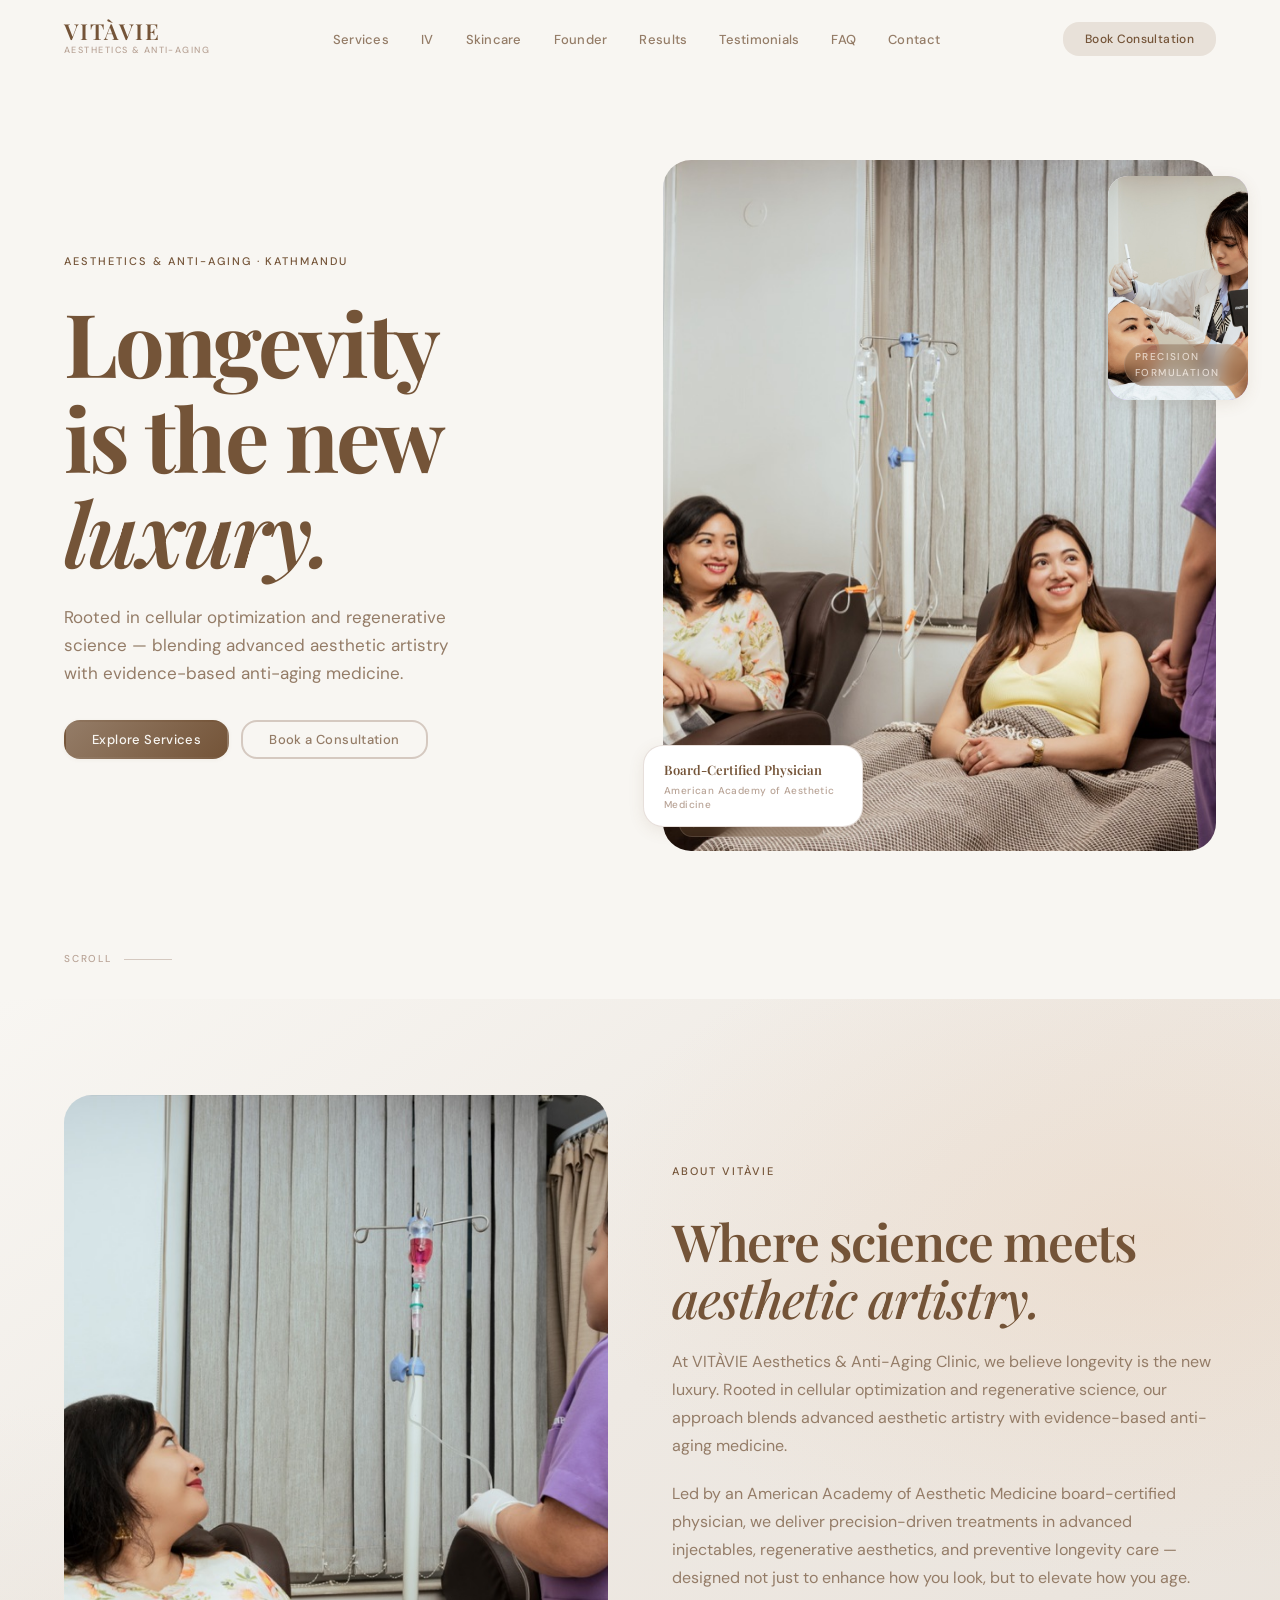
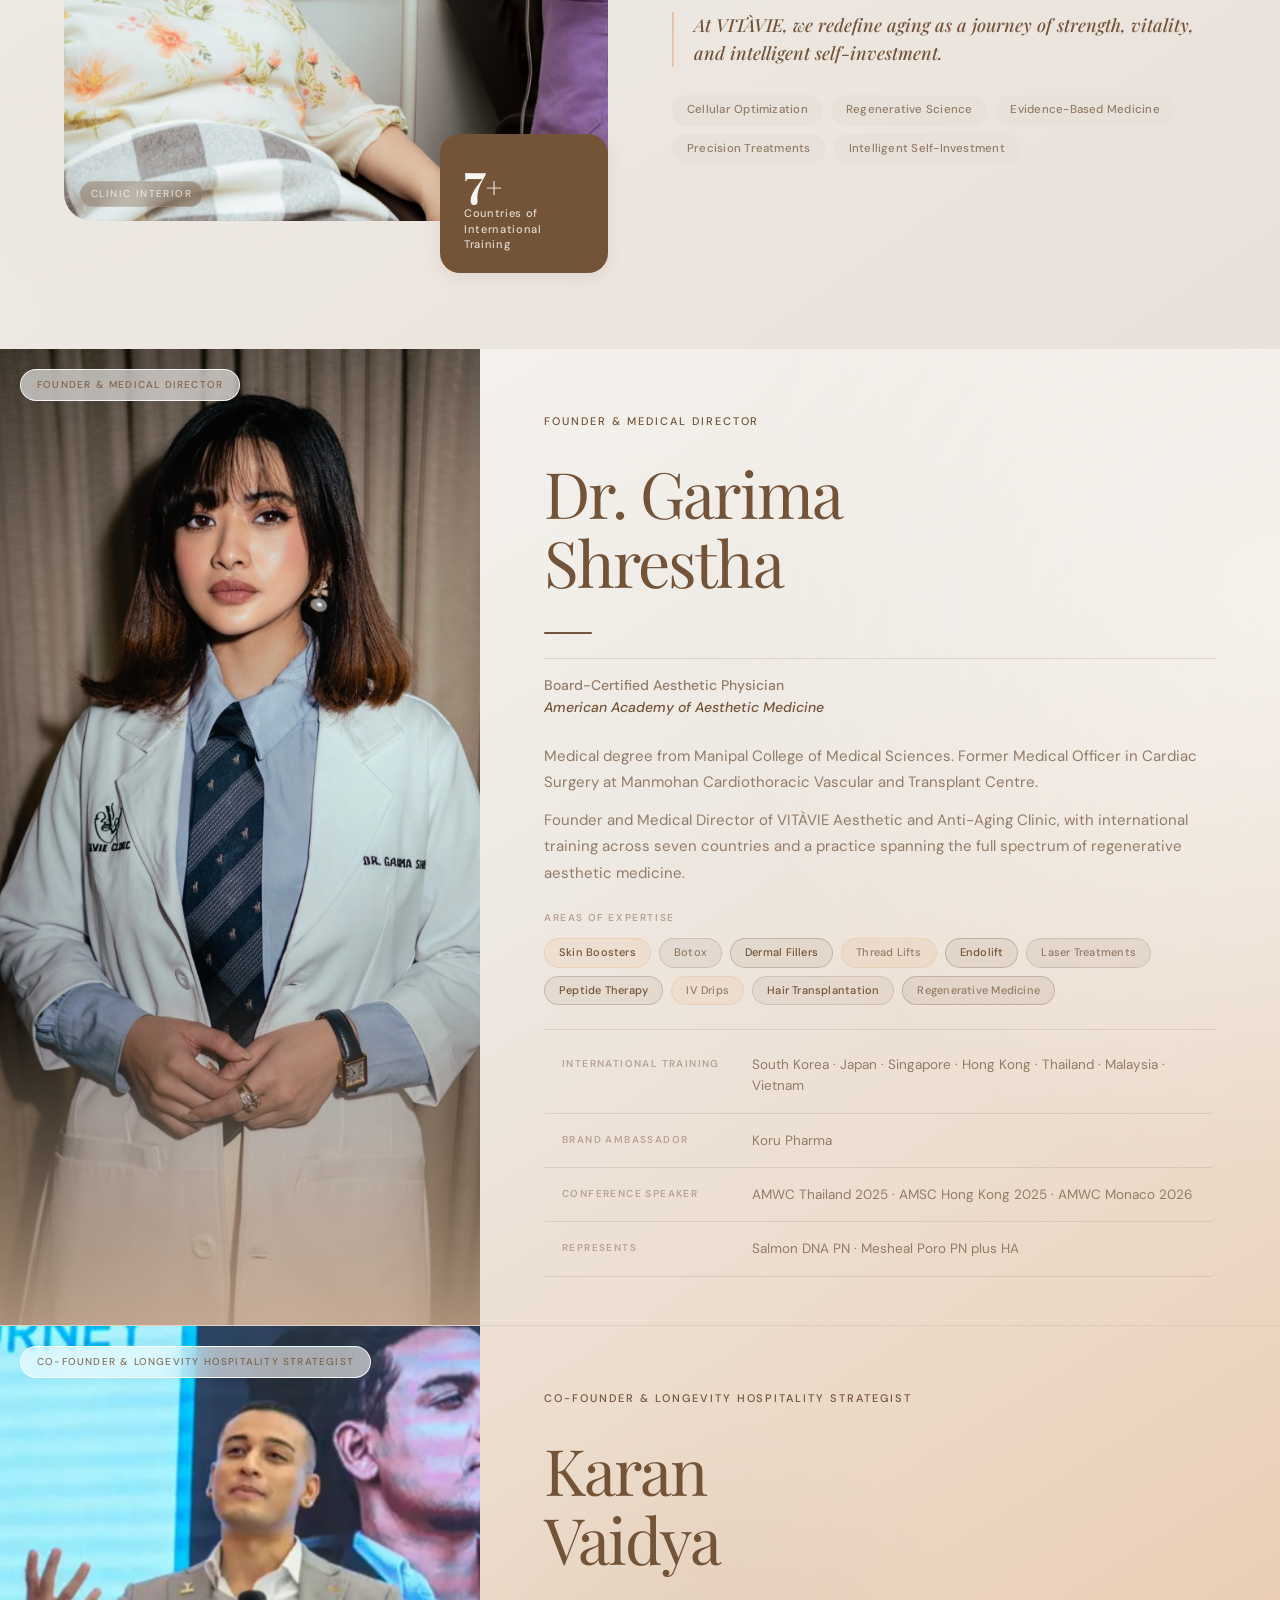
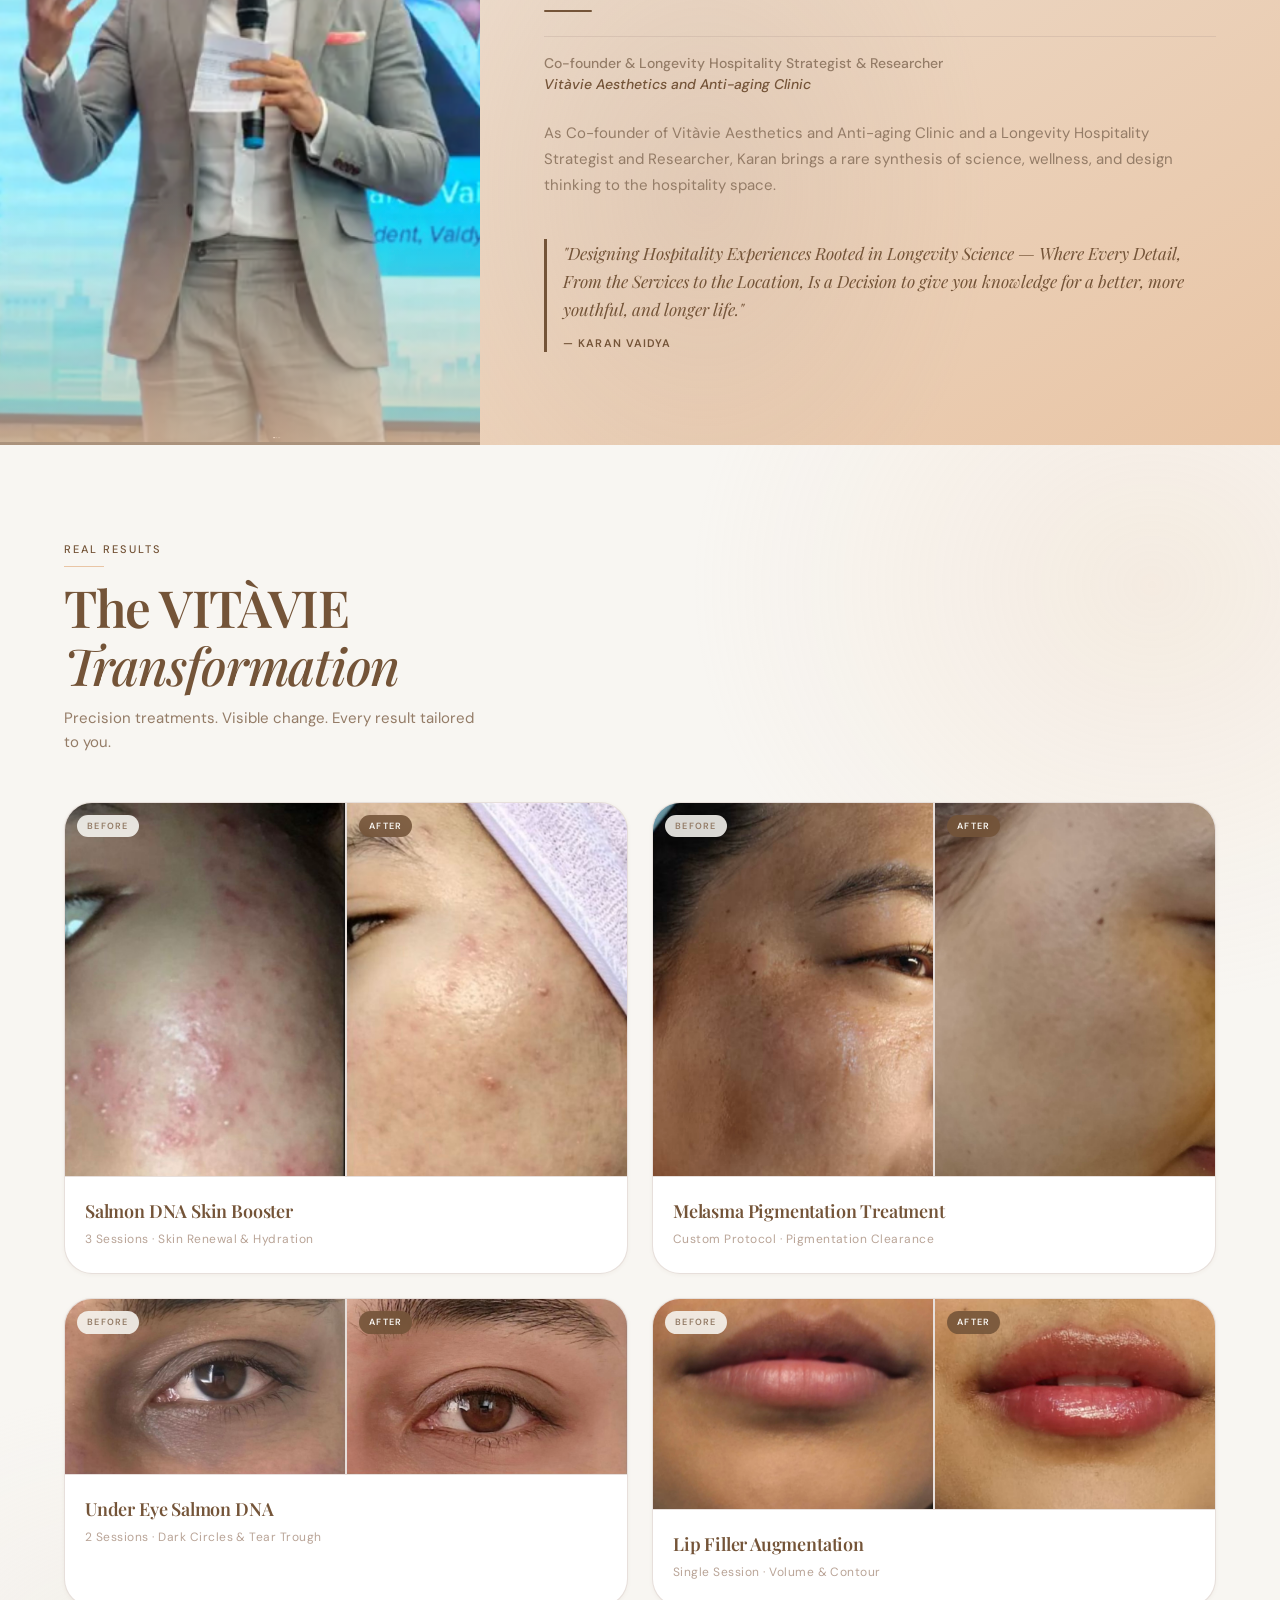
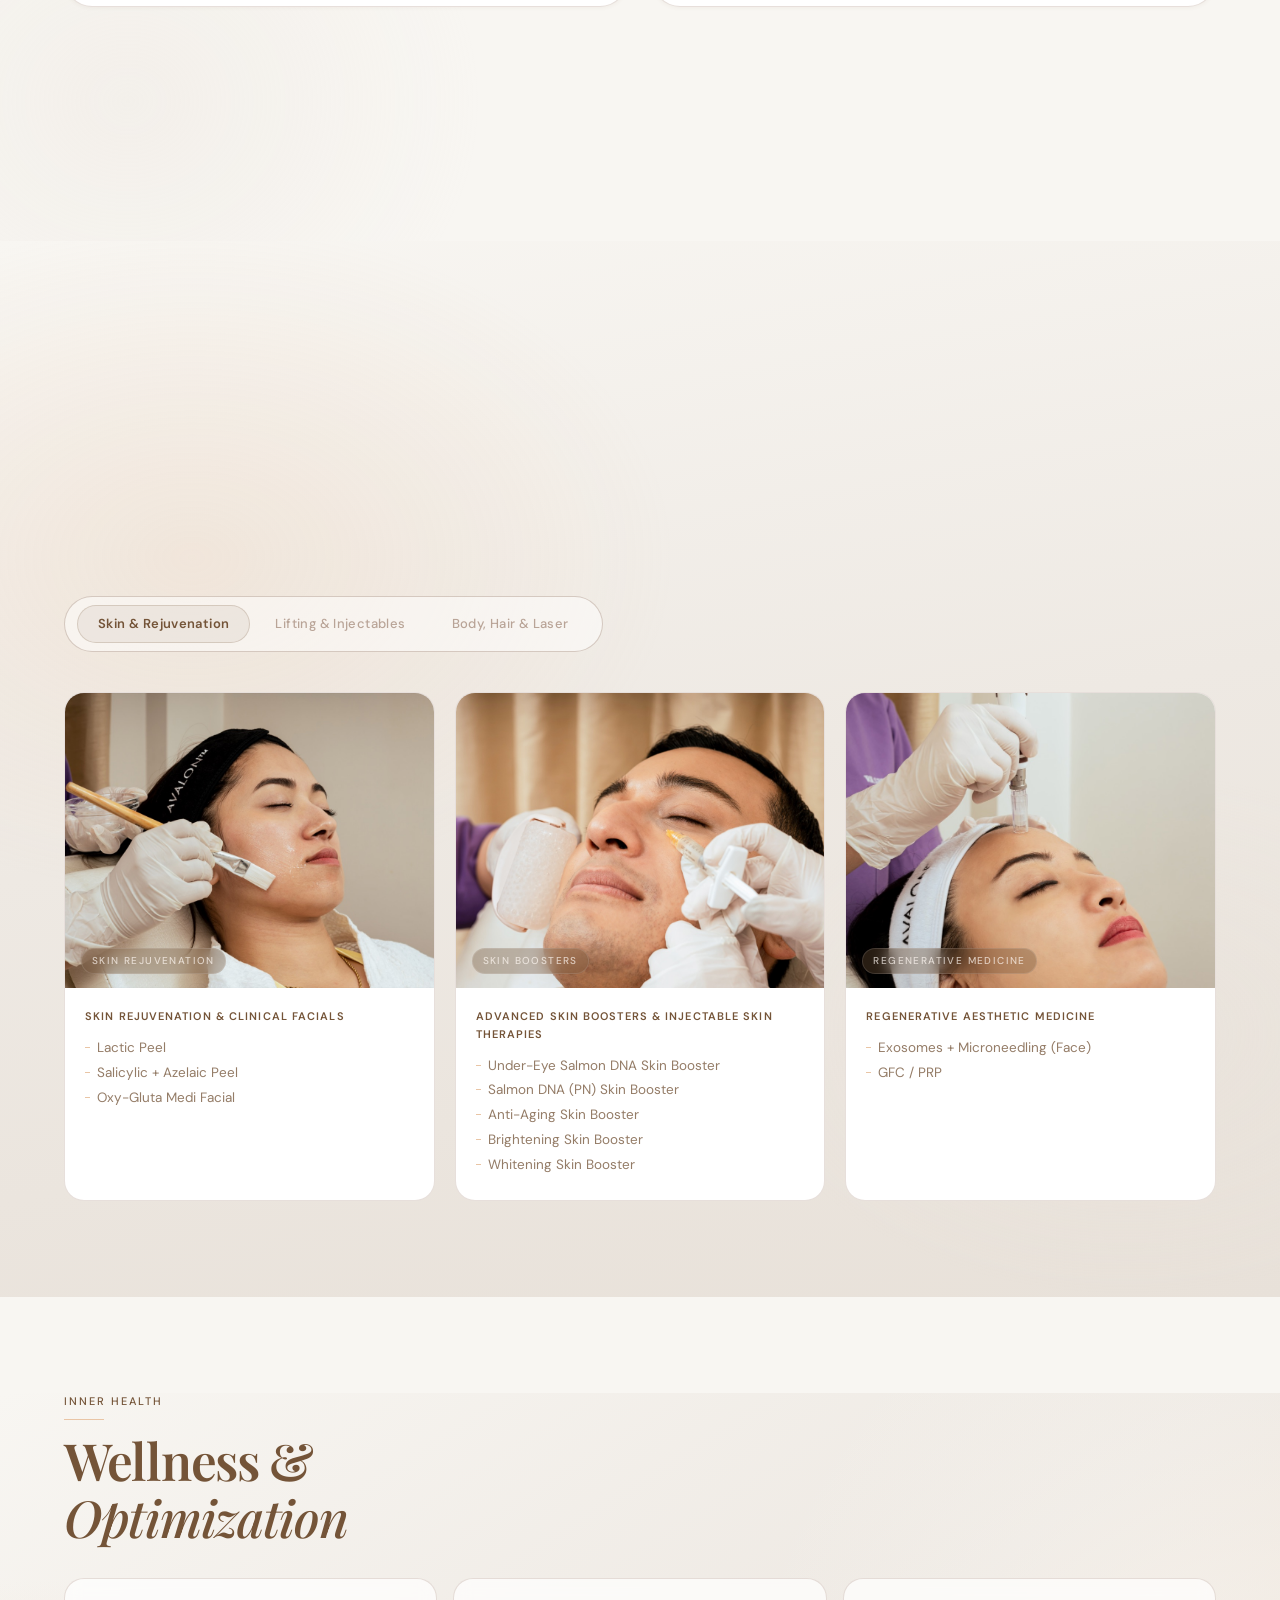
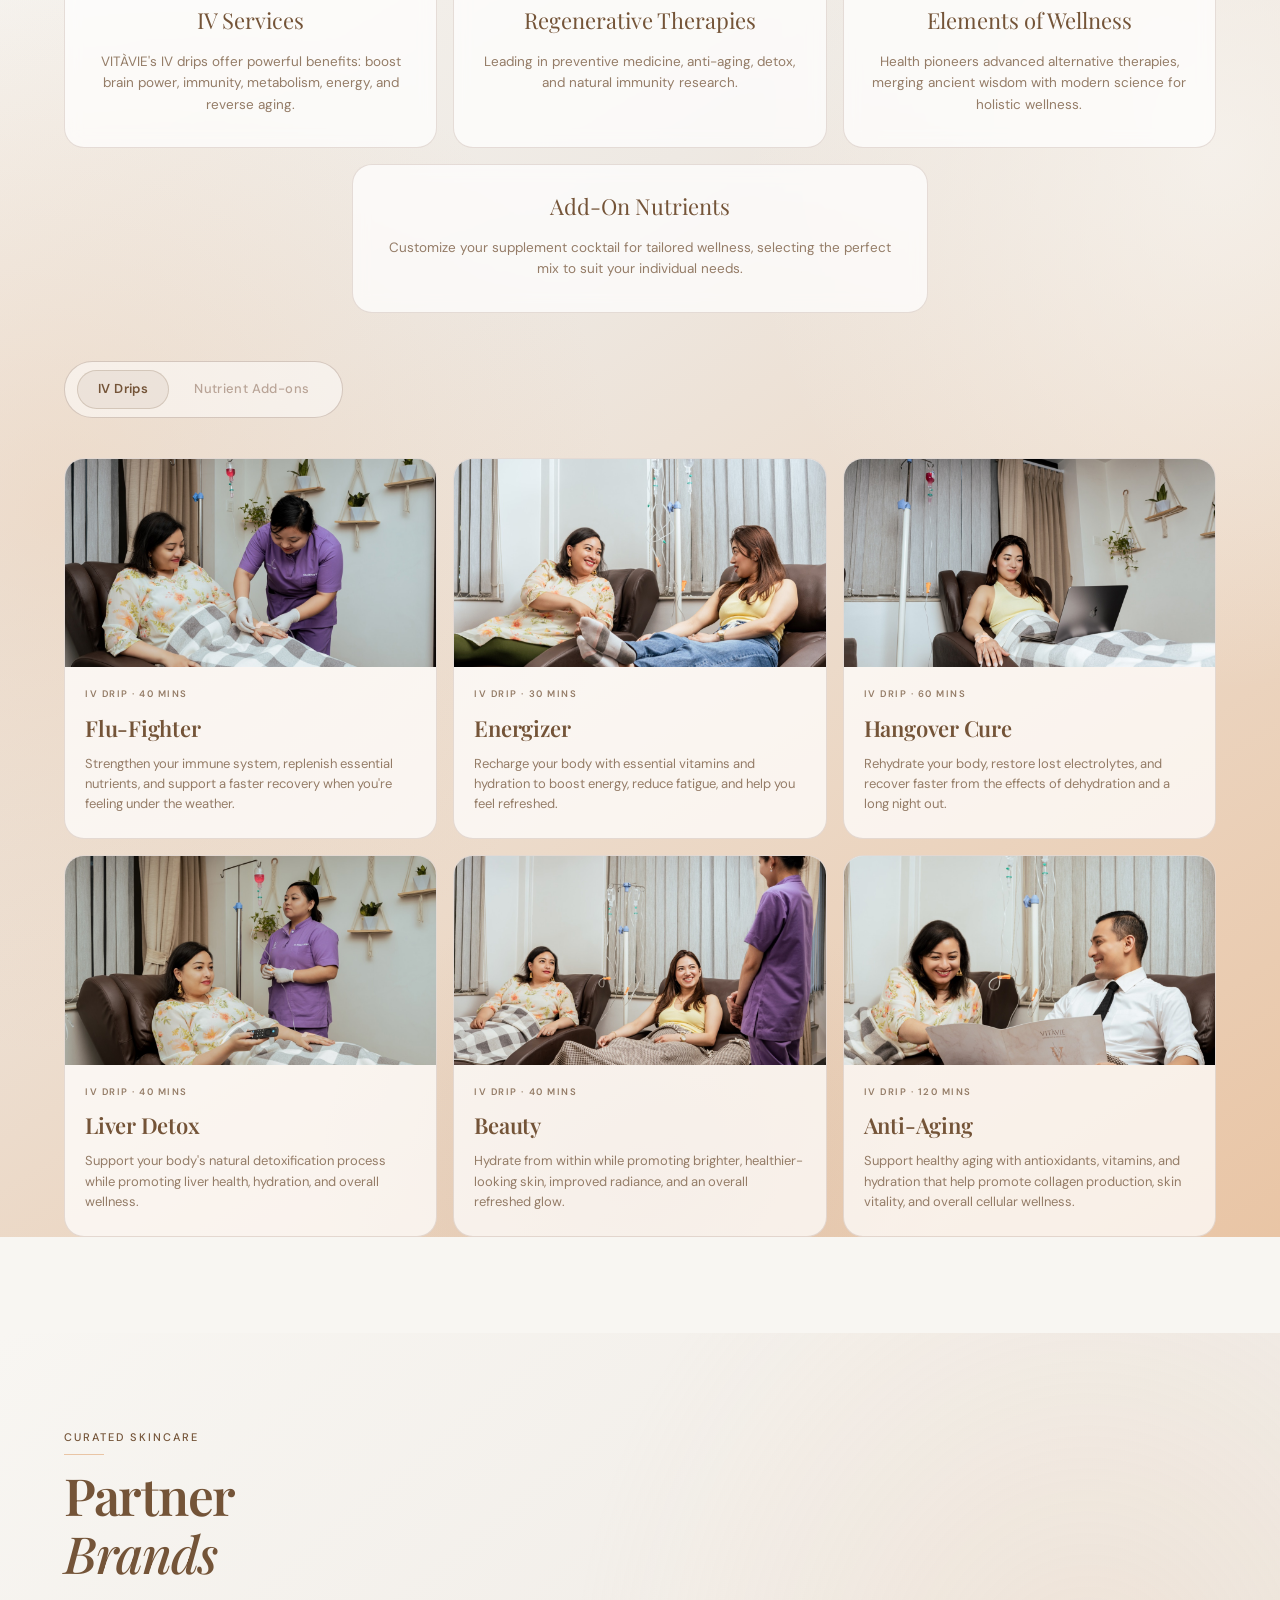
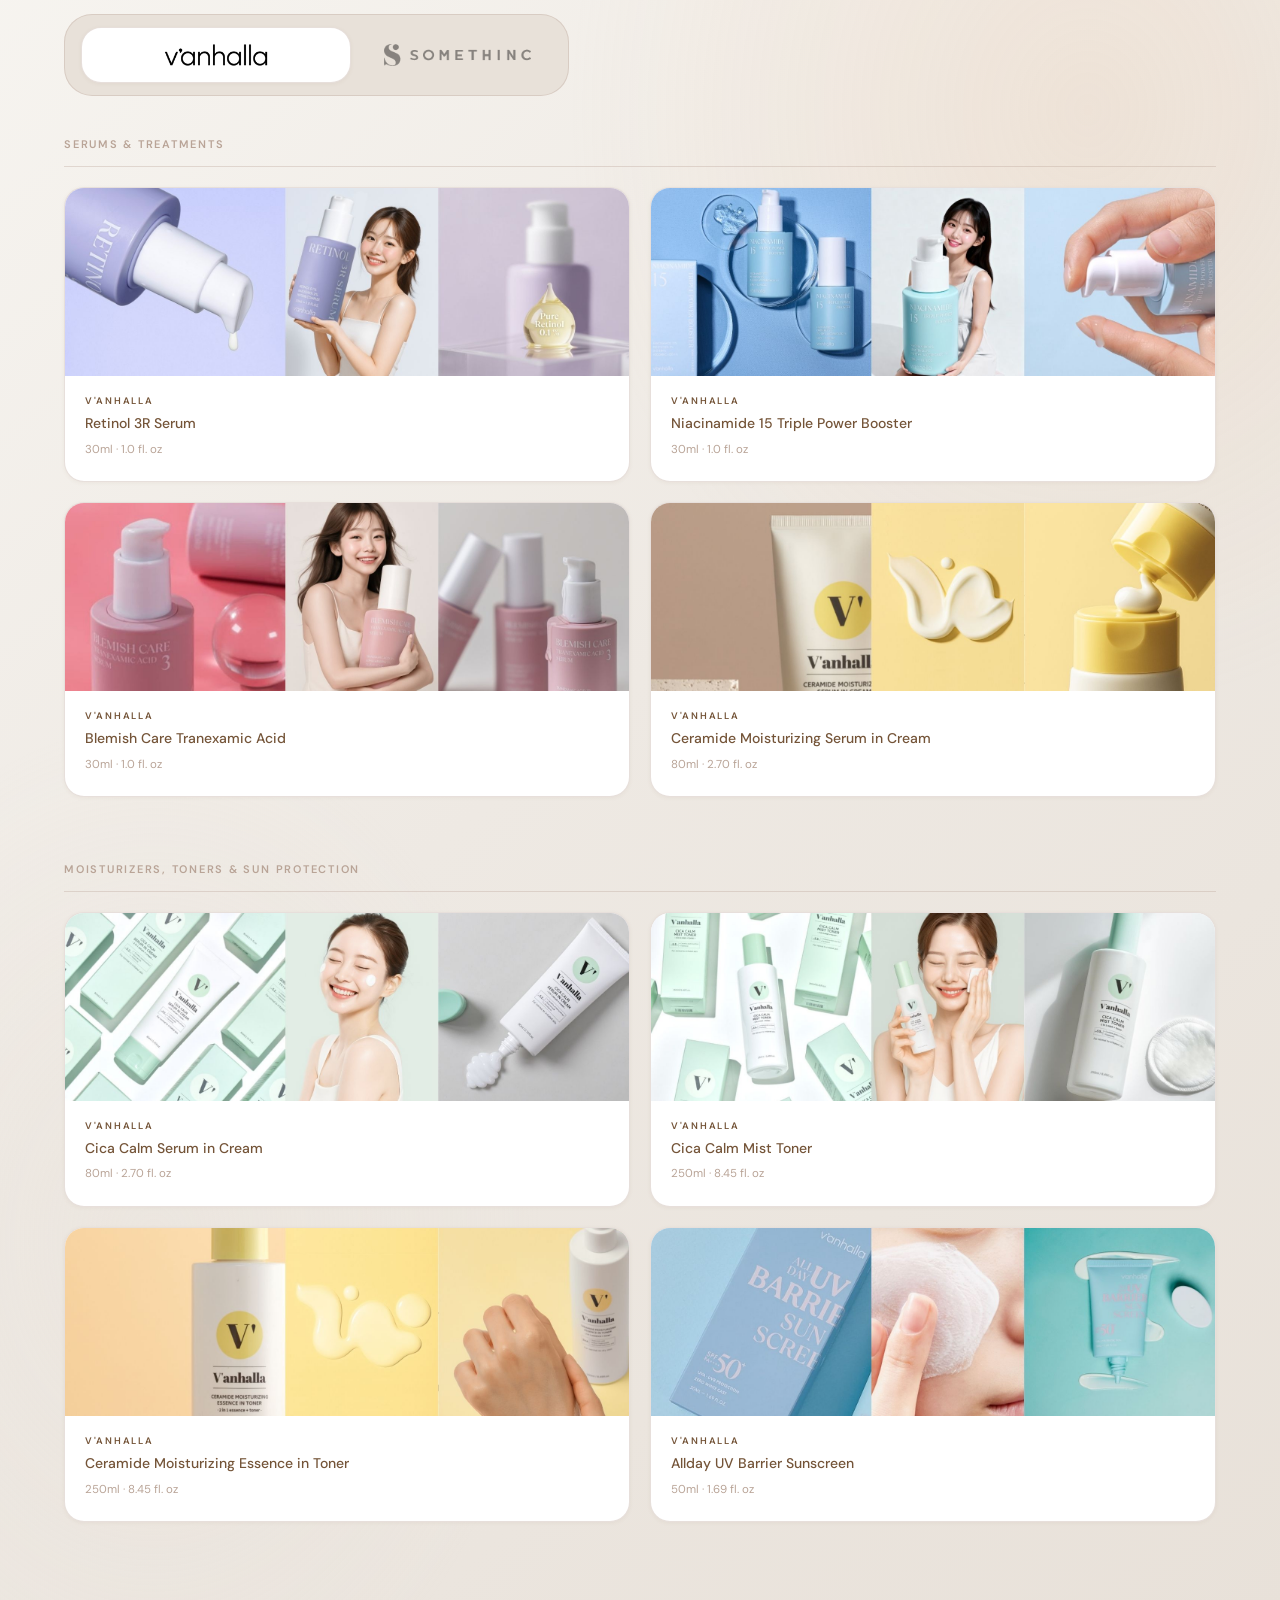
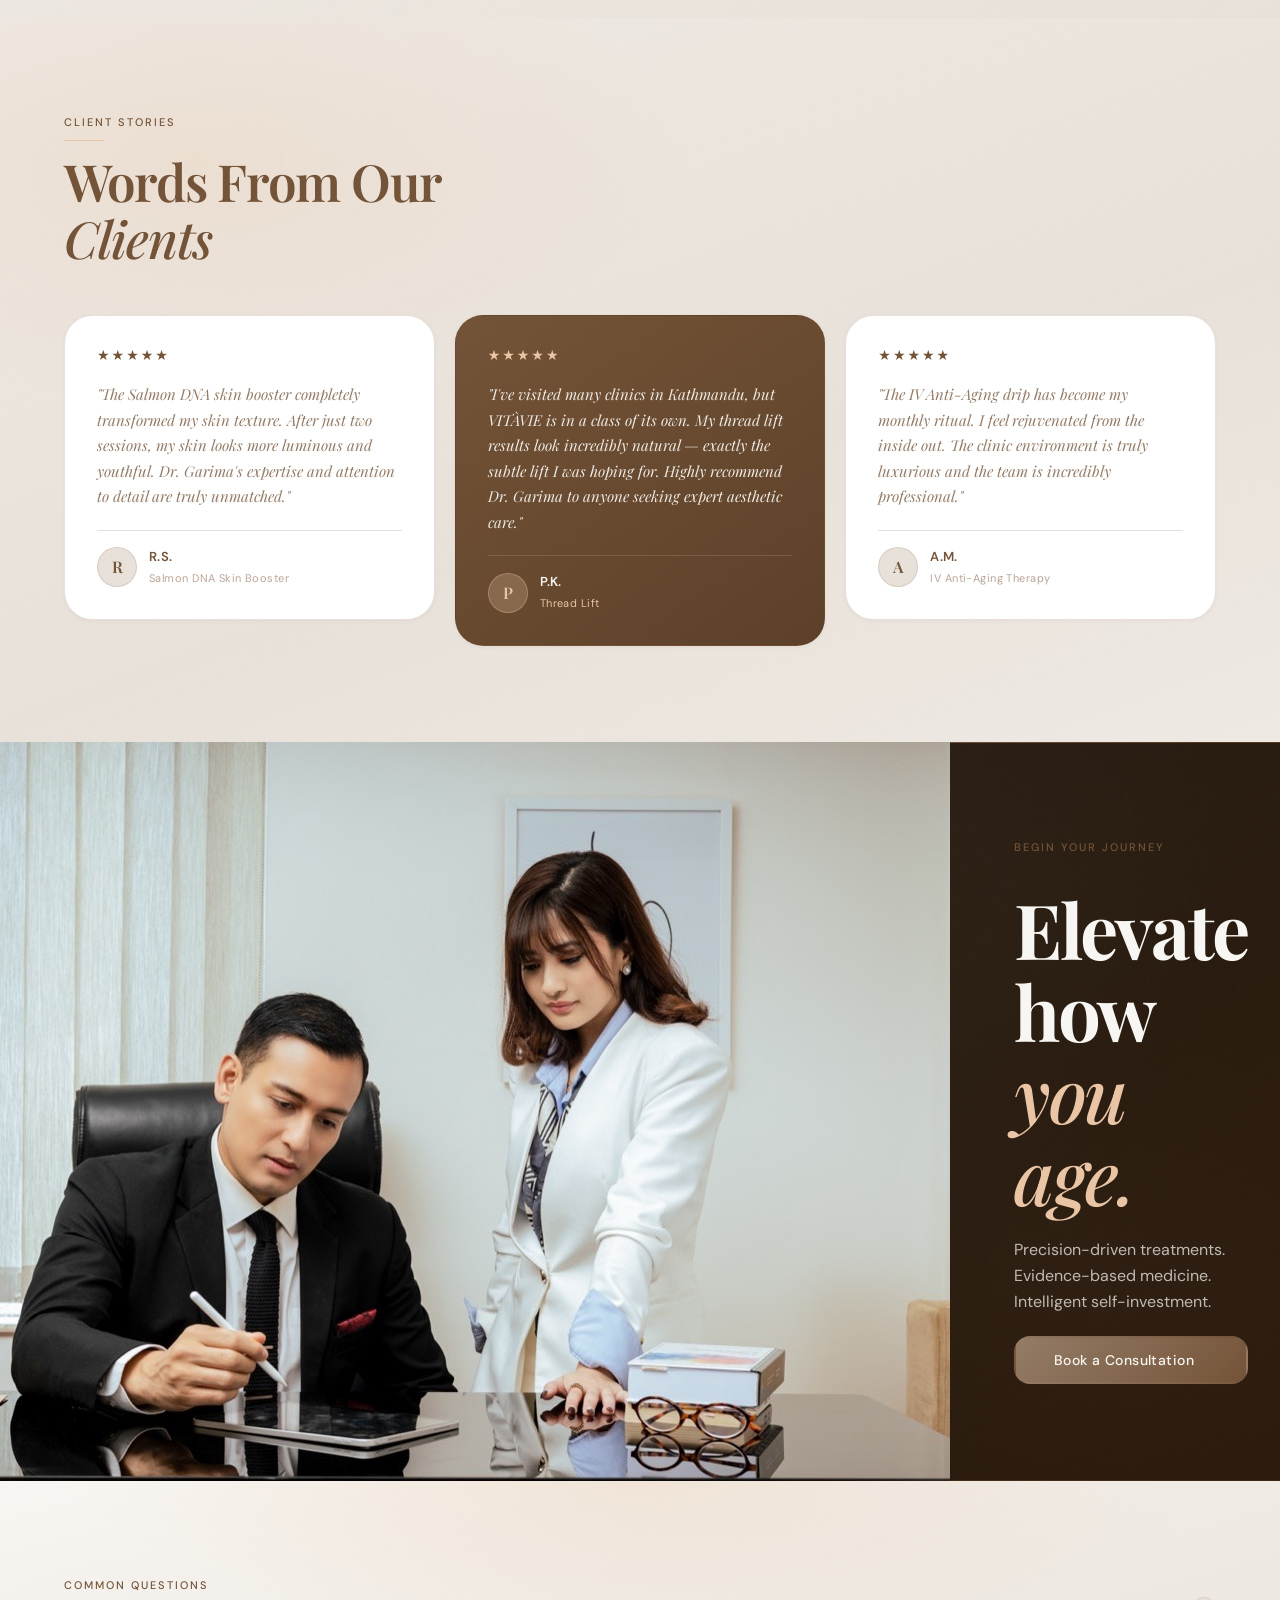
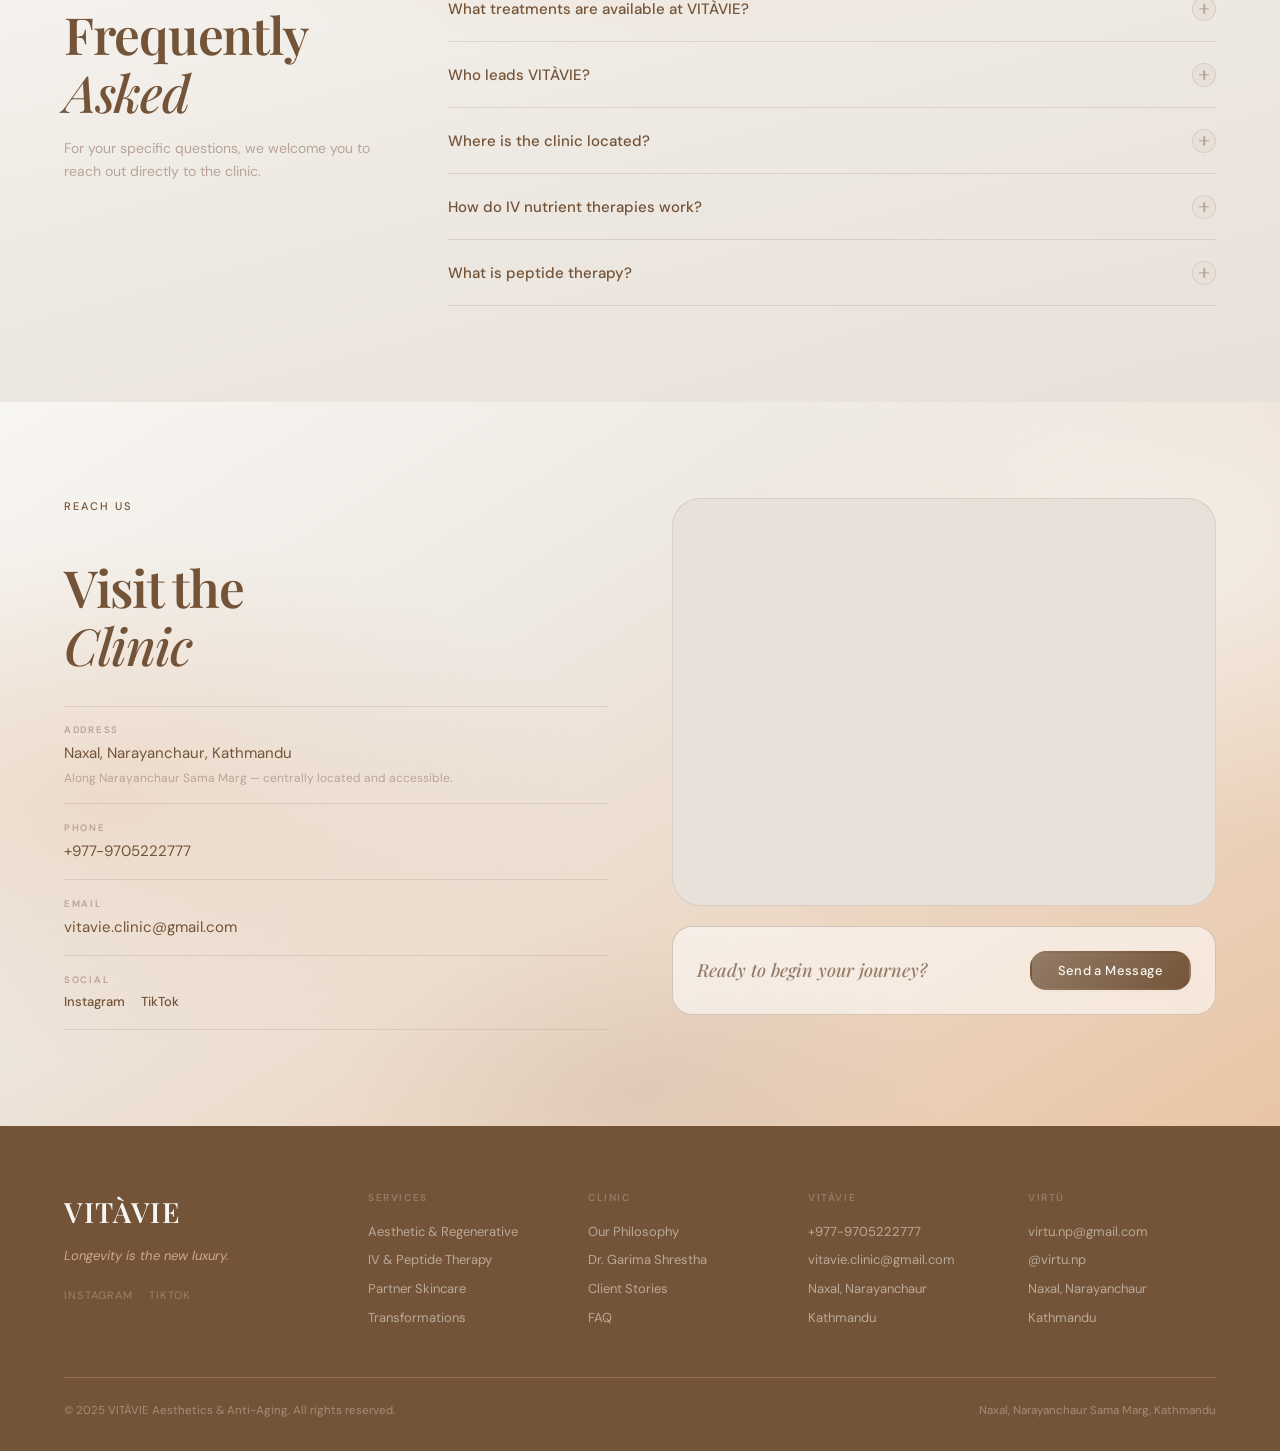
==== index.html @ 51114db7 "Initial static website import" ====
<!DOCTYPE html>
<html lang="en">
<head>
  <meta charset="UTF-8">
  <meta name="viewport" content="width=device-width, initial-scale=1.0">
  <title>VITÀVIE — Aesthetics & Anti-Aging</title>
  <meta name="description" content="VITÀVIE Aesthetics & Anti-Aging Clinic. Longevity is the new luxury. Advanced aesthetic artistry with evidence-based anti-aging medicine. Naxal, Kathmandu.">
  <meta name="theme-color" content="#FDFCF5">

  <!-- Playfair Display (serif headlines) + DM Sans (Gordita fallback for UI) -->
  <link rel="preconnect" href="https://fonts.googleapis.com">
  <link rel="preconnect" href="https://fonts.gstatic.com" crossorigin>
  <link href="https://fonts.googleapis.com/css2?family=Playfair+Display:ital,wght@0,400;0,500;0,600;0,700;1,400;1,500;1,600&family=DM+Sans:ital,opsz,wght@0,9..40,300;0,9..40,400;0,9..40,500;0,9..40,600;1,9..40,400&display=swap" rel="stylesheet">

  <link rel="stylesheet" href="css/styles.css">
  <link rel="icon" type="image/svg+xml" href="favicon.svg">
</head>
<body>

  <!-- ─── NAVIGATION ─────────────────────────────────────── -->
  <nav class="navbar" id="navbar">
    <div class="nav-inner">
      <a href="#hero" class="nav-logo">
        <span class="nav-logo__mark">VITÀVIE</span>
        <span class="nav-logo__sub">Aesthetics &amp; Anti-Aging</span>
      </a>

      <ul class="nav-links" role="list">
        <li><a href="#services"     class="nav-link">Services</a></li>
        <li><a href="#wellness"     class="nav-link">IV</a></li>
        <li><a href="#skincare"     class="nav-link">Skincare</a></li>
        <li><a href="#founder"      class="nav-link">Founder</a></li>
        <li><a href="#transformation" class="nav-link">Results</a></li>
        <li><a href="#testimonials" class="nav-link">Testimonials</a></li>
        <li><a href="#faq"          class="nav-link">FAQ</a></li>
        <li><a href="#contact"      class="nav-link">Contact</a></li>
      </ul>

      <div class="nav-actions">
        <a href="https://wa.me/9779705222777" target="_blank" rel="noopener noreferrer" class="btn btn--outline">Book Consultation</a>
        <button class="hamburger" id="hamburger" aria-label="Toggle mobile menu" aria-expanded="false">
          <span></span><span></span><span></span>
        </button>
      </div>
    </div>

    <div class="mobile-menu" id="mobileMenu" aria-hidden="true">
      <ul class="mobile-nav-links" role="list">
        <li><a href="#services"     class="mobile-nav-link">Services</a></li>
        <li><a href="#wellness"     class="mobile-nav-link">IV</a></li>
        <li><a href="#skincare"     class="mobile-nav-link">Skincare</a></li>
        <li><a href="#founder"      class="mobile-nav-link">Founder</a></li>
        <li><a href="#transformation" class="mobile-nav-link">Results</a></li>
        <li><a href="#testimonials" class="mobile-nav-link">Testimonials</a></li>
        <li><a href="#faq"          class="mobile-nav-link">FAQ</a></li>
        <li><a href="#contact"      class="mobile-nav-link">Contact</a></li>
        <li><a href="https://wa.me/9779705222777" target="_blank" rel="noopener noreferrer" class="mobile-nav-link mobile-nav-cta">Book Consultation</a></li>
      </ul>
    </div>
  </nav>


  <main>

    <!-- ─── HERO ───────────────────────────────────────────── -->
    <section class="hero" id="hero">
      <div class="hero__layout">

        <div class="hero__text">
          <p class="eyebrow hero__eyebrow">Aesthetics &amp; Anti-Aging · Kathmandu</p>
          <h1 class="hero__headline">
            Longevity<br>
            is the new<br>
            <em>luxury.</em>
          </h1>
          <p class="hero__body">
            Rooted in cellular optimization and regenerative science — blending advanced aesthetic artistry with evidence-based anti-aging medicine.
          </p>
          <div class="hero__actions">
            <a href="#services" class="btn btn--primary">Explore Services</a>
            <a href="https://wa.me/9779705222777" target="_blank" rel="noopener noreferrer" class="btn btn--ghost">Book a Consultation</a>
          </div>
        </div>

        <div class="hero__visual">
          <div class="hero__image-frame">
            <div class="ph ph--hero" aria-label="Clinic atmosphere — editorial portrait composition">
              <img src="assets/IMG_0759.jpg" alt="Clinic Atmosphere" loading="lazy">
              <span class="ph__label">Clinic Atmosphere</span>
            </div>
            <div class="hero__credential-tag">
              <span class="hero__credential-line">Board-Certified Physician</span>
              <span class="hero__credential-sub">American Academy of Aesthetic Medicine</span>
            </div>
          </div>
          <div class="hero__accent-image">
            <div class="ph ph--serum" aria-label="Serum product editorial composition">
              <img src="assets/IMG_0925.jpg" alt="Precision Formulation" loading="lazy">
              <span class="ph__label">Precision Formulation</span>
            </div>
          </div>
        </div>

      </div>

      <div class="hero__scroll-cue" aria-hidden="true">
        <span class="hero__scroll-label">Scroll</span>
        <div class="hero__scroll-bar"></div>
      </div>
    </section>


    <!-- ─── ABOUT ──────────────────────────────────────────── -->
    <section class="about" id="about">
      <div class="container">
        <div class="about__grid">

          <div class="about__media" data-reveal>
            <div class="ph ph--interior about__image" aria-label="VITÀVIE clinic interior — illuminated sign, curated product display">
              <img src="assets/IMG_0798.jpg" alt="Clinic Interior" loading="lazy">
              <span class="ph__label">Clinic Interior</span>
            </div>
            <div class="about__stat">
              <p class="about__stat-number">7<span>+</span></p>
              <p class="about__stat-label">Countries of International Training</p>
            </div>
          </div>

          <div class="about__content" data-reveal data-reveal-delay="100">
            <p class="eyebrow">About VITÀVIE</p>
            <h2 class="section-title">Where science meets<br><em>aesthetic artistry.</em></h2>
            <p class="about__body">
              At VITÀVIE Aesthetics &amp; Anti-Aging Clinic, we believe longevity is the new luxury. Rooted in cellular optimization and regenerative science, our approach blends advanced aesthetic artistry with evidence-based anti-aging medicine.
            </p>
            <p class="about__body">
              Led by an American Academy of Aesthetic Medicine board-certified physician, we deliver precision-driven treatments in advanced injectables, regenerative aesthetics, and preventive longevity care — designed not just to enhance how you look, but to elevate how you age.
            </p>
            <p class="about__philosophy">
              At VITÀVIE, we redefine aging as a journey of strength, vitality, and intelligent self-investment.
            </p>
            <div class="about__pillars">
              <span class="pillar">Cellular Optimization</span>
              <span class="pillar">Regenerative Science</span>
              <span class="pillar">Evidence-Based Medicine</span>
              <span class="pillar">Precision Treatments</span>
              <span class="pillar">Intelligent Self-Investment</span>
            </div>
          </div>

        </div>
      </div>
    </section>


    <!-- ─── FOUNDER ────────────────────────────────────────── -->
    <section class="founder" id="founder">
      <div class="founder__inner">
        <div class="founder__grid">

          <!-- Photo — cinematic full-height bleed, no container padding -->
          <div class="founder__media" data-reveal>
            <img
              class="founder__portrait"
              src="assets/dr-garima.jpg"
              alt="Dr. Garima Shrestha — Board-Certified Aesthetic Physician"
              loading="lazy"
            >
            <div class="founder__media-tag">Founder &amp; Medical Director</div>
          </div>

          <!-- Content — light text on dark editorial surface -->
          <div class="founder__content" data-reveal data-reveal-delay="100">
            <p class="eyebrow">Founder &amp; Medical Director</p>
            <h2 class="founder__name">Dr. Garima<br>Shrestha</h2>
            <div class="founder__name-rule"></div>

            <p class="founder__credential">
              Board-Certified Aesthetic Physician<br>
              <em>American Academy of Aesthetic Medicine</em>
            </p>

            <div class="founder__bio">
              <p>Medical degree from Manipal College of Medical Sciences. Former Medical Officer in Cardiac Surgery at Manmohan Cardiothoracic Vascular and Transplant Centre.</p>
              <p>Founder and Medical Director of VITÀVIE Aesthetic and Anti-Aging Clinic, with international training across seven countries and a practice spanning the full spectrum of regenerative aesthetic medicine.</p>
            </div>

            <div class="founder__expertise-block">
              <p class="founder__block-label">Areas of Expertise</p>
              <div class="chip-cluster">
                <span class="chip">Skin Boosters</span>
                <span class="chip">Botox</span>
                <span class="chip">Dermal Fillers</span>
                <span class="chip">Thread Lifts</span>
                <span class="chip">Endolift</span>
                <span class="chip">Laser Treatments</span>
                <span class="chip">Peptide Therapy</span>
                <span class="chip">IV Drips</span>
                <span class="chip">Hair Transplantation</span>
                <span class="chip">Regenerative Medicine</span>
              </div>
            </div>

            <div class="founder__credentials-list">
              <div class="cred-row">
                <span class="cred-row__label">International Training</span>
                <span class="cred-row__value">South Korea · Japan · Singapore · Hong Kong · Thailand · Malaysia · Vietnam</span>
              </div>
              <div class="cred-row">
                <span class="cred-row__label">Brand Ambassador</span>
                <span class="cred-row__value">Koru Pharma</span>
              </div>
              <div class="cred-row">
                <span class="cred-row__label">Conference Speaker</span>
                <span class="cred-row__value">AMWC Thailand 2025 · AMSC Hong Kong 2025 · AMWC Monaco 2026</span>
              </div>
              <div class="cred-row">
                <span class="cred-row__label">Represents</span>
                <span class="cred-row__value">Salmon DNA PN · Mesheal Poro PN plus HA</span>
              </div>
            </div>
          </div>

        </div>

        <!-- Co-founder Grid -->
        <div class="founder__grid">

          <!-- Photo — cinematic full-height bleed, no container padding -->
          <div class="founder__media" data-reveal>
            <img
              class="founder__portrait"
              src="assets/karan.png"
              alt="Karan Vaidya — Co-founder &amp; Longevity Hospitality Strategist"
              loading="lazy"
            >
            <div class="founder__media-tag">Co-founder &amp; Longevity Hospitality Strategist</div>
          </div>

          <!-- Content — light text on dark editorial surface -->
          <div class="founder__content" data-reveal data-reveal-delay="100">
            <p class="eyebrow">Co-founder &amp; Longevity Hospitality Strategist</p>
            <h2 class="founder__name">Karan<br>Vaidya</h2>
            <div class="founder__name-rule"></div>

            <p class="founder__credential">
              Co-founder &amp; Longevity Hospitality Strategist &amp; Researcher<br>
              <em>Vitàvie Aesthetics and Anti-aging Clinic</em>
            </p>

            <div class="founder__bio">
              <p>As Co-founder of Vitàvie Aesthetics and Anti-aging Clinic and a Longevity Hospitality Strategist and Researcher, Karan brings a rare synthesis of science, wellness, and design thinking to the hospitality space.</p>
            </div>

            <blockquote class="founder__quote">
              <p>"Designing Hospitality Experiences Rooted in Longevity Science — Where Every Detail, From the Services to the Location, Is a Decision to give you knowledge for a better, more youthful, and longer life."</p>
              <cite>— Karan Vaidya</cite>
            </blockquote>
          </div>

        </div>
      </div>
    </section>


    <!-- ─── TRANSFORMATION ───────────────────────────────────── -->
    <section class="transformation" id="transformation">
      <div class="container">
        <div class="section-header" data-reveal>
          <p class="eyebrow">Real Results</p>
          <h2 class="section-title">The VITÀVIE<br><em>Transformation</em></h2>
          <p class="transformation__intro">Precision treatments. Visible change. Every result tailored to you.</p>
        </div>

        <div class="transformation-grid" data-stagger>

          <!-- 1. Salmon DNA Skin Booster -->
          <div class="transformation-card transformation-card--portrait" data-reveal>
            <div class="transformation-card__images">
              <div class="transformation-card__before">
                <span class="transformation-card__label">Before</span>
                <div class="ph ph--transform-salmon" aria-label="Before — Salmon DNA Skin Booster">
                  <img src="assets/before&amp;after/before/Salmon%20DNA.PNG" alt="Before Salmon DNA Skin Booster" loading="lazy">
                </div>
              </div>
              <div class="transformation-card__after">
                <span class="transformation-card__label transformation-card__label--after">After</span>
                <div class="ph ph--transform-salmon-after" aria-label="After — Salmon DNA Skin Booster">
                  <img src="assets/before&amp;after/after/Salmon%20DNA.PNG" alt="After Salmon DNA Skin Booster" loading="lazy">
                </div>
              </div>
            </div>
            <div class="transformation-card__info">
              <h3 class="transformation-card__treatment">Salmon DNA Skin Booster</h3>
              <p class="transformation-card__sessions">3 Sessions · Skin Renewal &amp; Hydration</p>
            </div>
          </div>

          <!-- 2. Melasma Treatment -->
          <div class="transformation-card transformation-card--portrait" data-reveal data-reveal-delay="80">
            <div class="transformation-card__images">
              <div class="transformation-card__before">
                <span class="transformation-card__label">Before</span>
                <div class="ph ph--transform-melasma" aria-label="Before — Melasma Treatment">
                  <img src="assets/before&amp;after/before/melasma.JPG" alt="Before Melasma Treatment" loading="lazy">
                </div>
              </div>
              <div class="transformation-card__after">
                <span class="transformation-card__label transformation-card__label--after">After</span>
                <div class="ph ph--transform-melasma-after" aria-label="After — Melasma Treatment">
                  <img src="assets/before&amp;after/after/melasma.JPG" alt="After Melasma Treatment" loading="lazy">
                </div>
              </div>
            </div>
            <div class="transformation-card__info">
              <h3 class="transformation-card__treatment">Melasma Pigmentation Treatment</h3>
              <p class="transformation-card__sessions">Custom Protocol · Pigmentation Clearance</p>
            </div>
          </div>

          <!-- 3. Under Eye Salmon DNA -->
          <div class="transformation-card transformation-card--landscape-wide" data-reveal data-reveal-delay="160">
            <div class="transformation-card__images">
              <div class="transformation-card__before">
                <span class="transformation-card__label">Before</span>
                <div class="ph ph--transform-undereye" aria-label="Before — Under Eye Salmon DNA">
                  <img src="assets/before&amp;after/before/Under%20eye%20salmon%20DNA.PNG" alt="Before Under Eye Salmon DNA" loading="lazy">
                </div>
              </div>
              <div class="transformation-card__after">
                <span class="transformation-card__label transformation-card__label--after">After</span>
                <div class="ph ph--transform-undereye-after" aria-label="After — Under Eye Salmon DNA">
                  <img src="assets/before&amp;after/after/Under%20eye%20salmon%20DNA.PNG" alt="After Under Eye Salmon DNA" loading="lazy">
                </div>
              </div>
            </div>
            <div class="transformation-card__info">
              <h3 class="transformation-card__treatment">Under Eye Salmon DNA</h3>
              <p class="transformation-card__sessions">2 Sessions · Dark Circles &amp; Tear Trough</p>
            </div>
          </div>

          <!-- 4. Lip Filler -->
          <div class="transformation-card transformation-card--landscape" data-reveal data-reveal-delay="240">
            <div class="transformation-card__images">
              <div class="transformation-card__before">
                <span class="transformation-card__label">Before</span>
                <div class="ph ph--transform-lip" aria-label="Before — Lip Filler Augmentation">
                  <img src="assets/before&amp;after/before/lip%20filler.JPG" alt="Before Lip Filler Augmentation" loading="lazy">
                </div>
              </div>
              <div class="transformation-card__after">
                <span class="transformation-card__label transformation-card__label--after">After</span>
                <div class="ph ph--transform-lip-after" aria-label="After — Lip Filler Augmentation">
                  <img src="assets/before&amp;after/after/Lip%20filler.JPG" alt="After Lip Filler Augmentation" loading="lazy">
                </div>
              </div>
            </div>
            <div class="transformation-card__info">
              <h3 class="transformation-card__treatment">Lip Filler Augmentation</h3>
              <p class="transformation-card__sessions">Single Session · Volume &amp; Contour</p>
            </div>
          </div>

        </div>

        <p class="transformation__disclaimer" data-reveal>Individual results may vary. All treatments are administered by Dr. Garima Shrestha, Board-Certified Aesthetic Physician.</p>

        <div class="transformation__cta" data-reveal>
          <a href="https://wa.me/9779705222777" target="_blank" rel="noopener noreferrer" class="btn btn--primary btn--large">Book a Consultation</a>
        </div>
      </div>
    </section>


    <!-- ─── SERVICES ───────────────────────────────────────── -->
    <section class="services" id="services">
      <div class="container">
        <div class="section-header" data-reveal>
          <p class="eyebrow">What We Offer</p>
          <h2 class="section-title">Aesthetic &amp; Regenerative<br><em>Medicine</em></h2>
        </div>

        <div class="tab-nav" role="tablist" aria-label="Service categories" data-reveal>
          <button class="tab-btn tab-btn--active" role="tab" aria-selected="true"  data-tab="svc-skin">Skin &amp; Rejuvenation</button>
          <button class="tab-btn"                 role="tab" aria-selected="false" data-tab="svc-lifting">Lifting &amp; Injectables</button>
          <button class="tab-btn"                 role="tab" aria-selected="false" data-tab="svc-body">Body, Hair &amp; Laser</button>
        </div>

        <!-- Skin & Rejuvenation -->
        <div class="tab-panel tab-panel--active" id="svc-skin" role="tabpanel">
          <div class="services-grid">
            <div class="svc-card">
              <div class="svc-card__image ph ph--blush" aria-label="Skin rejuvenation treatment"><img src="assets/IMG_1043.jpg" alt="Skin Rejuvenation" loading="lazy"><span class="ph__label">Skin Rejuvenation</span></div>
              <div class="svc-card__body">
                <p class="svc-card__category">Skin Rejuvenation &amp; Clinical Facials</p>
                <ul class="svc-card__list">
                  <li>Lactic Peel</li>
                  <li>Salicylic + Azelaic Peel</li>
                  <li>Oxy-Gluta Medi Facial</li>
                </ul>
              </div>
            </div>
            <div class="svc-card svc-card--tall">
              <div class="svc-card__image ph ph--gold" aria-label="Advanced skin booster treatment"><img src="assets/IMG_1108.jpg" alt="Skin Boosters" loading="lazy"><span class="ph__label">Skin Boosters</span></div>
              <div class="svc-card__body">
                <p class="svc-card__category">Advanced Skin Boosters &amp; Injectable Skin Therapies</p>
                <ul class="svc-card__list">
                  <li>Under-Eye Salmon DNA Skin Booster</li>
                  <li>Salmon DNA (PN) Skin Booster</li>
                  <li>Anti-Aging Skin Booster</li>
                  <li>Brightening Skin Booster</li>
                  <li>Whitening Skin Booster</li>
                </ul>
              </div>
            </div>
            <div class="svc-card">
              <div class="svc-card__image ph ph--luminous" aria-label="Regenerative aesthetic medicine"><img src="assets/IMG_0943.jpg" alt="Regenerative Medicine" loading="lazy"><span class="ph__label">Regenerative Medicine</span></div>
              <div class="svc-card__body">
                <p class="svc-card__category">Regenerative Aesthetic Medicine</p>
                <ul class="svc-card__list">
                  <li>Exosomes + Microneedling (Face)</li>
                  <li>GFC / PRP</li>
                </ul>
              </div>
            </div>
          </div>
        </div>

        <!-- Lifting & Injectables -->
        <div class="tab-panel" id="svc-lifting" role="tabpanel" hidden>
          <div class="services-grid">
            <div class="svc-card">
              <div class="svc-card__image ph ph--silver" aria-label="Energy-based skin tightening treatment"><img src="assets/IMG_0971.jpg" alt="Energy-Based Lifting" loading="lazy"><span class="ph__label">Energy-Based Lifting</span></div>
              <div class="svc-card__body">
                <p class="svc-card__category">Energy-Based Skin Tightening &amp; Lifting</p>
                <ul class="svc-card__list">
                  <li>RF Lift</li>
                  <li>RF Lift + HIFU</li>
                </ul>
              </div>
            </div>
            <div class="svc-card svc-card--wide">
              <div class="svc-card__image ph ph--cream" aria-label="Advanced lifting and structural rejuvenation"><img src="assets/IMG_0971.jpg" alt="Advanced Lifting" loading="lazy"><span class="ph__label">Advanced Lifting</span></div>
              <div class="svc-card__body">
                <p class="svc-card__category">Advanced Lifting &amp; Structural Rejuvenation</p>
                <ul class="svc-card__list">
                  <li>Thread Lift</li>
                  <li>PLLA (Collagen Biomodulators)</li>
                  <li>Endolift</li>
                </ul>
              </div>
            </div>
            <div class="svc-card">
              <div class="svc-card__image ph ph--marble" aria-label="Injectable aesthetic procedures"><img src="assets/IMG_1000.jpg" alt="Injectables" loading="lazy"><span class="ph__label">Injectables</span></div>
              <div class="svc-card__body">
                <p class="svc-card__category">Injectable Aesthetic Procedures</p>
                <ul class="svc-card__list">
                  <li>Botox</li>
                  <li>Fillers</li>
                </ul>
              </div>
            </div>
          </div>
        </div>

        <!-- Body, Hair & Laser -->
        <div class="tab-panel" id="svc-body" role="tabpanel" hidden>
          <div class="services-grid">
            <div class="svc-card">
              <div class="svc-card__image ph ph--sunset" aria-label="Body contouring and fat reduction">
                <img src="assets/stock_body_contouring.png" alt="Body Contouring" loading="lazy">
                <span class="ph__label">Body Contouring</span>
              </div>
              <div class="svc-card__body">
                <p class="svc-card__category">Body Contouring &amp; Fat Reduction</p>
                <ul class="svc-card__list">
                  <li>Fat Lipolysis</li>
                </ul>
              </div>
            </div>
            <div class="svc-card">
              <div class="svc-card__image ph ph--sage" aria-label="Hair restoration therapy">
                <img src="assets/IMG_0989.jpg" alt="Hair Restoration" loading="lazy">
                <span class="ph__label">Hair Restoration</span>
              </div>
              <div class="svc-card__body">
                <p class="svc-card__category">Hair Restoration Therapies</p>
                <ul class="svc-card__list">
                  <li>Exosomes + Microneedling (Hair)</li>
                  <li>GFC / PRP</li>
                </ul>
              </div>
            </div>
            <div class="svc-card">
              <div class="svc-card__image ph ph--laser" aria-label="Laser hair removal treatment">
                <img src="assets/stock_laser_treatment.png" alt="Laser Treatment" loading="lazy">
                <span class="ph__label">Laser Treatment</span>
              </div>
              <div class="svc-card__body">
                <p class="svc-card__category">Laser &amp; Device-Based Treatments</p>
                <ul class="svc-card__list">
                  <li>Laser Hair Removal</li>
                </ul>
              </div>
            </div>
          </div>
        </div>

      </div>
    </section>


    <!-- ─── WELLNESS ────────────────────────────────────────── -->
    <section class="wellness iv-section" id="wellness">
      <div class="iv-section__inner">
        <div class="container">
          <div class="section-header" data-reveal>
            <p class="eyebrow eyebrow--light">Inner Health</p>
            <h2 class="section-title section-title--light">Wellness &amp;<br><em>Optimization</em></h2>
          </div>

          <!-- Wellness Categories Menu Grid -->
          <div class="wellness-menu-grid" data-reveal>
            <div class="wellness-menu-card" data-tab="well-iv">
              <h3 class="wellness-menu-card__title">IV Services</h3>
              <p class="wellness-menu-card__text">VITÀVIE's IV drips offer powerful benefits: boost brain power, immunity, metabolism, energy, and reverse aging.</p>
            </div>
            <div class="wellness-menu-card">
              <h3 class="wellness-menu-card__title">Regenerative Therapies</h3>
              <p class="wellness-menu-card__text">Leading in preventive medicine, anti-aging, detox, and natural immunity research.</p>
            </div>
            <div class="wellness-menu-card">
              <h3 class="wellness-menu-card__title">Elements of Wellness</h3>
              <p class="wellness-menu-card__text">Health pioneers advanced alternative therapies, merging ancient wisdom with modern science for holistic wellness.</p>
            </div>
            <div class="wellness-menu-card" data-tab="well-nutrients">
              <h3 class="wellness-menu-card__title">Add-On Nutrients</h3>
              <p class="wellness-menu-card__text">Customize your supplement cocktail for tailored wellness, selecting the perfect mix to suit your individual needs.</p>
            </div>
          </div>

          <div class="tab-nav" role="tablist" aria-label="Wellness categories" data-reveal>
            <button class="tab-btn tab-btn--active" role="tab" aria-selected="true"  data-tab="well-iv">IV Drips</button>
            <button class="tab-btn"                 role="tab" aria-selected="false" data-tab="well-nutrients">Nutrient Add-ons</button>
          </div>

          <!-- IV Drips -->
          <div class="tab-panel tab-panel--active" id="well-iv" role="tabpanel">
            <div class="iv-grid" data-stagger>
              <div class="iv-card">
                <div class="iv-card__visual ph ph--iv-immunity" aria-label="Flu-Fighter IV drip"><img src="assets/IMG_0803.jpg" alt="Flu-Fighter" loading="lazy"></div>
                <div class="iv-card__body">
                  <span class="iv-card__badge">IV DRIP &middot; 40 MINS</span>
                  <h3 class="iv-card__name">Flu-Fighter</h3>
                  <p class="iv-card__tagline">Strengthen your immune system, replenish essential nutrients, and support a faster recovery when you're feeling under the weather.</p>
                </div>
              </div>
              <div class="iv-card">
                <div class="iv-card__visual ph ph--iv-energy" aria-label="Energizer IV drip"><img src="assets/IMG_0733.jpg" alt="Energizer" loading="lazy"></div>
                <div class="iv-card__body">
                  <span class="iv-card__badge">IV DRIP &middot; 30 MINS</span>
                  <h3 class="iv-card__name">Energizer</h3>
                  <p class="iv-card__tagline">Recharge your body with essential vitamins and hydration to boost energy, reduce fatigue, and help you feel refreshed.</p>
                </div>
              </div>
              <div class="iv-card">
                <div class="iv-card__visual ph ph--iv-hangover" aria-label="Hangover Cure IV drip"><img src="assets/IMG_0834.jpg" alt="Hangover Cure" loading="lazy"></div>
                <div class="iv-card__body">
                  <span class="iv-card__badge">IV DRIP &middot; 60 MINS</span>
                  <h3 class="iv-card__name">Hangover Cure</h3>
                  <p class="iv-card__tagline">Rehydrate your body, restore lost electrolytes, and recover faster from the effects of dehydration and a long night out.</p>
                </div>
              </div>
              <div class="iv-card">
                <div class="iv-card__visual ph ph--iv-detox" aria-label="Liver Detox IV drip"><img src="assets/IMG_0819.jpg" alt="Liver Detox" loading="lazy"></div>
                <div class="iv-card__body">
                  <span class="iv-card__badge">IV DRIP &middot; 40 MINS</span>
                  <h3 class="iv-card__name">Liver Detox</h3>
                  <p class="iv-card__tagline">Support your body's natural detoxification process while promoting liver health, hydration, and overall wellness.</p>
                </div>
              </div>
              <div class="iv-card">
                <div class="iv-card__visual ph ph--iv-beauty" aria-label="Beauty IV drip"><img src="assets/IMG_0736.jpg" alt="Beauty" loading="lazy"></div>
                <div class="iv-card__body">
                  <span class="iv-card__badge">IV DRIP &middot; 40 MINS</span>
                  <h3 class="iv-card__name">Beauty</h3>
                  <p class="iv-card__tagline">Hydrate from within while promoting brighter, healthier-looking skin, improved radiance, and an overall refreshed glow.</p>
                </div>
              </div>
              <div class="iv-card">
                <div class="iv-card__visual ph ph--iv-antiaging" aria-label="Anti-Aging IV drip"><img src="assets/IMG_0764.jpg" alt="Anti-Aging" loading="lazy"></div>
                <div class="iv-card__body">
                  <span class="iv-card__badge">IV DRIP &middot; 120 MINS</span>
                  <h3 class="iv-card__name">Anti-Aging</h3>
                  <p class="iv-card__tagline">Support healthy aging with antioxidants, vitamins, and hydration that help promote collagen production, skin vitality, and overall cellular wellness.</p>
                </div>
              </div>
            </div>
          </div>



          <!-- Nutrient Add-ons -->
          <div class="tab-panel" id="well-nutrients" role="tabpanel" hidden>
            <div class="nutrients-grid">
              <div class="nutrient-card"><div class="nutrient-card__swatch ph ph--nut-c"></div><h3 class="nutrient-card__name">Vitamin C</h3><p class="nutrient-card__benefit">Boosts immunity, supports collagen, and protects against oxidative stress.</p></div>
              <div class="nutrient-card"><div class="nutrient-card__swatch ph ph--nut-d"></div><h3 class="nutrient-card__name">Vitamin D</h3><p class="nutrient-card__benefit">Powers energy, supports brain health, and reduces fatigue.</p></div>
              <div class="nutrient-card"><div class="nutrient-card__swatch ph ph--nut-b12"></div><h3 class="nutrient-card__name">Vitamin B12</h3><p class="nutrient-card__benefit">Strengthens bones, enhances immunity, and supports muscle function.</p></div>
              <div class="nutrient-card"><div class="nutrient-card__swatch ph ph--nut-zinc"></div><h3 class="nutrient-card__name">Zinc</h3><p class="nutrient-card__benefit">Supports immune defense, skin health, and cellular growth.</p></div>
              <div class="nutrient-card"><div class="nutrient-card__swatch ph ph--nut-gluta"></div><h3 class="nutrient-card__name">Glutathione</h3><p class="nutrient-card__benefit">A master antioxidant for detox, glow, and cellular protection.</p></div>
              <div class="nutrient-card"><div class="nutrient-card__swatch ph ph--nut-nad"></div><h3 class="nutrient-card__name">NAD+</h3><p class="nutrient-card__benefit">Drives cellular energy, repair, and healthy aging.</p></div>
              <div class="nutrient-card"><div class="nutrient-card__swatch ph ph--nut-lcar"></div><h3 class="nutrient-card__name">L-CAR</h3><p class="nutrient-card__benefit">Turns fat into fuel to power energy and performance.</p></div>
              <div class="nutrient-card"><div class="nutrient-card__swatch ph ph--nut-nacetyl"></div><h3 class="nutrient-card__name">N-Acetyl</h3><p class="nutrient-card__benefit">Replenishes antioxidants and supports lung and liver health.</p></div>
            </div>
          </div>

        </div>
      </div>
    </section>


    <!-- ─── SKINCARE ─────────────────────────────────────────── -->
    <section class="skincare products" id="skincare">
      <div class="container">
        <div class="section-header" data-reveal>
          <p class="eyebrow">Curated Skincare</p>
          <h2 class="section-title">Partner<br><em>Brands</em></h2>
        </div>

        <div class="brand-tab-nav" role="tablist" aria-label="Skincare brands" data-reveal>
          <button class="brand-tab-btn brand-tab-btn--active" role="tab" aria-selected="true"  data-tab="skin-vanhalla">
            <img src="assets/logo/Vanhalla.png" alt="V'ANHALLA">
          </button>
          <button class="brand-tab-btn" role="tab" aria-selected="false" data-tab="skin-somethinc">
            <img src="assets/logo/Somethinc.png" alt="SOMETHINC">
          </button>
        </div>

        <!-- V'ANHALLA -->
        <div class="tab-panel tab-panel--active" id="skin-vanhalla" role="tabpanel">
          <div class="products-category">
            <h3 class="products-category__label">Serums &amp; Treatments</h3>
            <div class="product-grid">
              <div class="product-card">
                <div class="product-card__image"><img src="assets/products/vanhalla-retinol.jpg" alt="V'ANHALLA Retinol 3R Serum" loading="lazy"></div>
                <div class="product-card__info"><p class="product-card__brand">V'ANHALLA</p><h4 class="product-card__name">Retinol 3R Serum</h4><p class="product-card__size">30ml &middot; 1.0 fl. oz</p></div>
              </div>
              <div class="product-card">
                <div class="product-card__image"><img src="assets/products/vanhalla-niacinamide-15.jpg" alt="V'ANHALLA Niacinamide 15" loading="lazy"></div>
                <div class="product-card__info"><p class="product-card__brand">V'ANHALLA</p><h4 class="product-card__name">Niacinamide 15 Triple Power Booster</h4><p class="product-card__size">30ml &middot; 1.0 fl. oz</p></div>
              </div>
              <div class="product-card">
                <div class="product-card__image"><img src="assets/products/vanhalla-blemish-care.jpg" alt="V'ANHALLA Blemish Care" loading="lazy"></div>
                <div class="product-card__info"><p class="product-card__brand">V'ANHALLA</p><h4 class="product-card__name">Blemish Care Tranexamic Acid</h4><p class="product-card__size">30ml &middot; 1.0 fl. oz</p></div>
              </div>
              <div class="product-card">
                <div class="product-card__image"><img src="assets/products/vanhalla-ceramide-serum-cream.jpg" alt="V'ANHALLA Ceramide Serum in Cream" loading="lazy"></div>
                <div class="product-card__info"><p class="product-card__brand">V'ANHALLA</p><h4 class="product-card__name">Ceramide Moisturizing Serum in Cream</h4><p class="product-card__size">80ml &middot; 2.70 fl. oz</p></div>
              </div>
            </div>
          </div>
          <div class="products-category">
            <h3 class="products-category__label">Moisturizers, Toners &amp; Sun Protection</h3>
            <div class="product-grid">
              <div class="product-card">
                <div class="product-card__image"><img src="assets/products/vanhalla-cica-calm-serum-cream.jpg" alt="V'ANHALLA Cica Calm Serum in Cream" loading="lazy"></div>
                <div class="product-card__info"><p class="product-card__brand">V'ANHALLA</p><h4 class="product-card__name">Cica Calm Serum in Cream</h4><p class="product-card__size">80ml &middot; 2.70 fl. oz</p></div>
              </div>
              <div class="product-card">
                <div class="product-card__image"><img src="assets/products/vanhalla-cica-calm-toner.jpg" alt="V'ANHALLA Cica Calm Mist Toner" loading="lazy"></div>
                <div class="product-card__info"><p class="product-card__brand">V'ANHALLA</p><h4 class="product-card__name">Cica Calm Mist Toner</h4><p class="product-card__size">250ml &middot; 8.45 fl. oz</p></div>
              </div>
              <div class="product-card">
                <div class="product-card__image"><img src="assets/products/vanhalla-ceramide-toner.jpg" alt="V'ANHALLA Ceramide Toner" loading="lazy"></div>
                <div class="product-card__info"><p class="product-card__brand">V'ANHALLA</p><h4 class="product-card__name">Ceramide Moisturizing Essence in Toner</h4><p class="product-card__size">250ml &middot; 8.45 fl. oz</p></div>
              </div>
              <div class="product-card">
                <div class="product-card__image"><img src="assets/products/vanhalla-allday-uv-barrier.jpg" alt="V'ANHALLA Allday UV Barrier Sunscreen" loading="lazy"></div>
                <div class="product-card__info"><p class="product-card__brand">V'ANHALLA</p><h4 class="product-card__name">Allday UV Barrier Sunscreen</h4><p class="product-card__size">50ml &middot; 1.69 fl. oz</p></div>
              </div>
            </div>
          </div>
        </div>

        <!-- SOMETHINC -->
        <div class="tab-panel" id="skin-somethinc" role="tabpanel" hidden>
          <div class="products-category">
            <h3 class="products-category__label">Serums &amp; Ampoules</h3>
            <div class="product-grid">
              <div class="product-card">
                <div class="product-card__image"><img src="assets/products/somethinc-5-niacinamide.jpg" alt="SOMETHINC 5% Niacinamide Serum" loading="lazy"></div>
                <div class="product-card__info"><p class="product-card__brand">SOMETHINC</p><h4 class="product-card__name">5% Niacinamide + Moisture Sabi Beet Serum</h4></div>
              </div>
              <div class="product-card">
                <div class="product-card__image"><img src="assets/products/somethinc-10-niacinamide.jpg" alt="SOMETHINC 10% Niacinamide Serum" loading="lazy"></div>
                <div class="product-card__info"><p class="product-card__brand">SOMETHINC</p><h4 class="product-card__name">10% Niacinamide Max Brightening Serum</h4><p class="product-card__size">20ml</p></div>
              </div>
              <div class="product-card">
                <div class="product-card__image"><img src="assets/products/somethinc-dark-spot-reducer.jpg" alt="SOMETHINC Dark Spot Reducer Ampoule" loading="lazy"></div>
                <div class="product-card__info"><p class="product-card__brand">SOMETHINC</p><h4 class="product-card__name">Dark Spot Reducer Ampoule</h4><p class="product-card__size">20ml</p></div>
              </div>
            </div>
          </div>
          <div class="products-category">
            <h3 class="products-category__label">Cleansers &amp; Toners</h3>
            <div class="product-grid">
              <div class="product-card">
                <div class="product-card__image"><img src="assets/products/somethinc-low-ph-jelly.jpg" alt="SOMETHINC Low pH Jelly Cleanser" loading="lazy"></div>
                <div class="product-card__info"><p class="product-card__brand">SOMETHINC</p><h4 class="product-card__name">Low PH Jelly Cleanser</h4><p class="product-card__size">100ml</p></div>
              </div>
              <div class="product-card">
                <div class="product-card__image"><img src="assets/products/somethinc-glow-maker-toner.jpg" alt="SOMETHINC Glow Maker Toner" loading="lazy"></div>
                <div class="product-card__info"><p class="product-card__brand">SOMETHINC</p><h4 class="product-card__name">Glow Maker AHA BHA PHA Clarifying Toner V2</h4><p class="product-card__size">40ml</p></div>
              </div>
              <div class="product-card">
                <div class="product-card__image"><img src="assets/products/somethinc-supple-power-toner.jpg" alt="SOMETHINC Supple Power Toner" loading="lazy"></div>
                <div class="product-card__info"><p class="product-card__brand">SOMETHINC</p><h4 class="product-card__name">Supple Power Hyaluronic 9+ Onsen Essence Toner V2</h4><p class="product-card__size">40ml</p></div>
              </div>
            </div>
          </div>
          <div class="products-category">
            <h3 class="products-category__label">Sun Protection</h3>
            <div class="product-grid">
              <div class="product-card">
                <div class="product-card__image"><img src="assets/products/somethinc-holyshield-uv-gel.jpg" alt="SOMETHINC Holyshield UV Watery Gel" loading="lazy"></div>
                <div class="product-card__info"><p class="product-card__brand">SOMETHINC</p><h4 class="product-card__name">Holyshield! UV Watery Sunscreen Gel SPF 50+</h4><p class="product-card__size">50gr</p></div>
              </div>
              <div class="product-card">
                <div class="product-card__image"><img src="assets/products/somethinc-holyshield-shake-mist.jpg" alt="SOMETHINC Holyshield Shake Mist" loading="lazy"></div>
                <div class="product-card__info"><p class="product-card__brand">SOMETHINC</p><h4 class="product-card__name">Holyshield! Sunscreen Shake Mist SPF46</h4><p class="product-card__size">50ml</p></div>
              </div>
              <div class="product-card">
                <div class="product-card__image"><img src="assets/products/somethinc-copy-paste-charlotte.jpg" alt="SOMETHINC Copy Paste N02 Charlotte" loading="lazy"></div>
                <div class="product-card__info"><p class="product-card__brand">SOMETHINC</p><h4 class="product-card__name">Copy Paste Tinted Sunscreen SPF 40</h4><p class="product-card__size">50ml &middot; N02 Charlotte</p></div>
              </div>
              <div class="product-card">
                <div class="product-card__image"><img src="assets/products/somethinc-copy-paste-eclair.jpg" alt="SOMETHINC Copy Paste C03 Eclair" loading="lazy"></div>
                <div class="product-card__info"><p class="product-card__brand">SOMETHINC</p><h4 class="product-card__name">Copy Paste Tinted Sunscreen SPF 40</h4><p class="product-card__size">50ml &middot; C03 Eclair</p></div>
              </div>
              <div class="product-card">
                <div class="product-card__image"><img src="assets/products/somethinc-copy-paste-linen.jpg" alt="SOMETHINC Copy Paste N02.5 Linen" loading="lazy"></div>
                <div class="product-card__info"><p class="product-card__brand">SOMETHINC</p><h4 class="product-card__name">Copy Paste Tinted Sunscreen SPF 40</h4><p class="product-card__size">50ml &middot; N02.5 Linen</p></div>
              </div>
            </div>
          </div>
        </div>

      </div>
    </section>


    <!-- ─── TESTIMONIALS ─────────────────────────────────────── -->
    <section class="testimonials" id="testimonials">
      <div class="container">
        <div class="section-header" data-reveal>
          <p class="eyebrow">Client Stories</p>
          <h2 class="section-title">Words From Our<br><em>Clients</em></h2>
        </div>

        <div class="testimonials-grid" data-stagger>

          <div class="testimonial-card" data-reveal>
            <div class="testimonial-card__stars" aria-label="5 stars">
              <span>★</span><span>★</span><span>★</span><span>★</span><span>★</span>
            </div>
            <blockquote class="testimonial-card__text">
              "The Salmon DNA skin booster completely transformed my skin texture. After just two sessions, my skin looks more luminous and youthful. Dr. Garima's expertise and attention to detail are truly unmatched."
            </blockquote>
            <div class="testimonial-card__author">
              <div class="testimonial-card__avatar">R</div>
              <div class="testimonial-card__author-info">
                <p class="testimonial-card__name">R.S.</p>
                <p class="testimonial-card__treatment">Salmon DNA Skin Booster</p>
              </div>
            </div>
          </div>

          <div class="testimonial-card testimonial-card--featured" data-reveal data-reveal-delay="80">
            <div class="testimonial-card__stars" aria-label="5 stars">
              <span>★</span><span>★</span><span>★</span><span>★</span><span>★</span>
            </div>
            <blockquote class="testimonial-card__text">
              "I've visited many clinics in Kathmandu, but VITÀVIE is in a class of its own. My thread lift results look incredibly natural — exactly the subtle lift I was hoping for. Highly recommend Dr. Garima to anyone seeking expert aesthetic care."
            </blockquote>
            <div class="testimonial-card__author">
              <div class="testimonial-card__avatar">P</div>
              <div class="testimonial-card__author-info">
                <p class="testimonial-card__name">P.K.</p>
                <p class="testimonial-card__treatment">Thread Lift</p>
              </div>
            </div>
          </div>

          <div class="testimonial-card" data-reveal data-reveal-delay="160">
            <div class="testimonial-card__stars" aria-label="5 stars">
              <span>★</span><span>★</span><span>★</span><span>★</span><span>★</span>
            </div>
            <blockquote class="testimonial-card__text">
              "The IV Anti-Aging drip has become my monthly ritual. I feel rejuvenated from the inside out. The clinic environment is truly luxurious and the team is incredibly professional."
            </blockquote>
            <div class="testimonial-card__author">
              <div class="testimonial-card__avatar">A</div>
              <div class="testimonial-card__author-info">
                <p class="testimonial-card__name">A.M.</p>
                <p class="testimonial-card__treatment">IV Anti-Aging Therapy</p>
              </div>
            </div>
          </div>

        </div>
      </div>
    </section>


    <!-- ─── CONSULTATION CTA ───────────────────────────────── -->
    <section class="cta-block">
      <div class="cta-block__visual ph ph--cta" aria-label="Consultation CTA — premium clinic atmosphere">
        <img src="assets/IMG_0714.jpg" alt="Consultation CTA" loading="lazy">
        <div class="cta-block__overlay">
          <div class="container">
            <div class="cta-block__content" data-reveal>
              <p class="eyebrow eyebrow--light">Begin Your Journey</p>
              <h2 class="cta-block__headline">Elevate how<br><em>you age.</em></h2>
              <p class="cta-block__body">Precision-driven treatments. Evidence-based medicine. Intelligent self-investment.</p>
              <a href="https://wa.me/9779705222777" target="_blank" rel="noopener noreferrer" class="btn btn--primary btn--large">Book a Consultation</a>
            </div>
          </div>
        </div>
      </div>
    </section>


    <!-- ─── FAQ ────────────────────────────────────────────── -->
    <section class="faq" id="faq">
      <div class="container">
        <div class="faq__layout">

          <div class="faq__header" data-reveal>
            <p class="eyebrow">Common Questions</p>
            <h2 class="section-title">Frequently<br><em>Asked</em></h2>
            <p class="faq__intro">For your specific questions, we welcome you to reach out directly to the clinic.</p>
          </div>

          <div class="faq__list" data-reveal data-reveal-delay="80">
            <div class="faq-item">
              <button class="faq-item__q" aria-expanded="false">
                <span>What treatments are available at VITÀVIE?</span>
                <span class="faq-item__icon" aria-hidden="true"></span>
              </button>
              <div class="faq-item__a" hidden>
                <p>VITÀVIE offers a comprehensive range of aesthetic and regenerative medicine treatments including skin rejuvenation facials, advanced skin boosters, regenerative medicine, energy-based tightening, thread lifts, injectables, IV nutrient therapy, peptide therapy, body contouring, hair restoration, and laser treatments. Please explore our services section or contact the clinic for a detailed consultation.</p>
              </div>
            </div>
            <div class="faq-item">
              <button class="faq-item__q" aria-expanded="false">
                <span>Who leads VITÀVIE?</span>
                <span class="faq-item__icon" aria-hidden="true"></span>
              </button>
              <div class="faq-item__a" hidden>
                <p>VITÀVIE is founded and led by Dr. Garima Shrestha, a Board-Certified Aesthetic Physician with certification from the American Academy of Aesthetic Medicine. Dr. Shrestha brings international expertise gained through training across seven countries and is a recognized speaker at global aesthetic medicine conferences.</p>
              </div>
            </div>
            <div class="faq-item">
              <button class="faq-item__q" aria-expanded="false">
                <span>Where is the clinic located?</span>
                <span class="faq-item__icon" aria-hidden="true"></span>
              </button>
              <div class="faq-item__a" hidden>
                <p>VITÀVIE Aesthetics & Anti-Aging Clinic is located in Naxal along Narayanchaur Sama Marg, Kathmandu — centrally located and accessible. Contact us at +977-9705222777 or vitavie.clinic@gmail.com to schedule your visit.</p>
              </div>
            </div>
            <div class="faq-item">
              <button class="faq-item__q" aria-expanded="false">
                <span>How do IV nutrient therapies work?</span>
                <span class="faq-item__icon" aria-hidden="true"></span>
              </button>
              <div class="faq-item__a" hidden>
                <p>IV nutrient therapies deliver vitamins, minerals, and other nutrients directly into the bloodstream, bypassing the digestive system for complete and immediate absorption. Sessions range from 30 to 120 minutes depending on the treatment. We offer six IV drip formulations including immunity, energy, detox, and anti-aging protocols, with optional nutrient add-ons to customise your infusion.</p>
              </div>
            </div>
            <div class="faq-item">
              <button class="faq-item__q" aria-expanded="false">
                <span>What is peptide therapy?</span>
                <span class="faq-item__icon" aria-hidden="true"></span>
              </button>
              <div class="faq-item__a" hidden>
                <p>Peptide therapy uses targeted peptide compounds to support cellular regeneration, recovery, beauty, weight management, gut health, injury healing, and cognitive function. At VITÀVIE, our peptide protocols are precision-dosed and selected based on your individual goals and medical assessment.</p>
              </div>
            </div>
          </div>

        </div>
      </div>
    </section>


    <!-- ─── CONTACT ────────────────────────────────────────── -->
    <section class="contact" id="contact">
      <div class="contact__inner">
        <div class="container">
          <div class="contact__grid">

            <div class="contact__info" data-reveal>
              <p class="eyebrow eyebrow--light">Reach Us</p>
              <h2 class="section-title section-title--light">Visit the<br><em>Clinic</em></h2>
              <div class="contact__details">
                <div class="contact__detail">
                  <span class="contact__detail-label">Address</span>
                  <span class="contact__detail-value">Naxal, Narayanchaur, Kathmandu</span>
                  <span class="contact__detail-note">Along Narayanchaur Sama Marg — centrally located and accessible.</span>
                </div>
                <div class="contact__detail">
                  <span class="contact__detail-label">Phone</span>
                  <a href="tel:+9779705222777" class="contact__detail-link">+977-9705222777</a>
                </div>
                <div class="contact__detail">
                  <span class="contact__detail-label">Email</span>
                  <a href="mailto:vitavie.clinic@gmail.com" class="contact__detail-link">vitavie.clinic@gmail.com</a>
                </div>
                <div class="contact__detail">
                  <span class="contact__detail-label">Social</span>
                  <div class="contact__social">
                    <a href="https://www.instagram.com/vitavie.clinic/" target="_blank" rel="noopener noreferrer" class="contact__social-link">Instagram</a>
                    <a href="https://www.tiktok.com/@vitavie.np" target="_blank" rel="noopener noreferrer" class="contact__social-link">TikTok</a>
                  </div>
                </div>
              </div>
            </div>

            <div class="contact__media" data-reveal data-reveal-delay="100">
            <div class="contact__map" data-reveal>
              <iframe 
                src="https://www.google.com/maps/embed?pb=!1m18!1m12!1m3!1d3835.5747632151506!2d85.32406711134969!3d27.71604907607831!2m3!1f0!2f0!3f0!3m2!1i1024!2i768!4f13.1!3m3!1m2!1s0x39eb19007f72f91d%3A0x5e859a7a64b7bf41!2sVitavie%20Aesthetics%20%26%20Anti-Aging%20Clinic!5e1!3m2!1sen!2snp!4v1777198201382!5m2!1sen!2snp" 
                width="100%" 
                height="100%" 
                style="border:0; display: block;" 
                allowfullscreen="" 
                loading="lazy" 
                referrerpolicy="no-referrer-when-downgrade">
              </iframe>
            </div>
              <div class="contact__cta">
                <p>Ready to begin your journey?</p>
                <a href="https://wa.me/9779705222777" target="_blank" rel="noopener noreferrer" class="btn btn--primary">Send a Message</a>
              </div>
            </div>

          </div>
        </div>
      </div>
    </section>

  </main>


  <!-- ─── FOOTER ─────────────────────────────────────────── -->
  <footer class="footer">
    <div class="container">
      <div class="footer__top">

        <div class="footer__brand">
          <div class="footer__logo">VITÀVIE</div>
          <p class="footer__tagline">Longevity is the new luxury.</p>
          <div class="footer__social">
            <a href="https://www.instagram.com/vitavie.clinic/" target="_blank" rel="noopener noreferrer" class="footer__social-link">Instagram</a>
            <a href="https://www.tiktok.com/@vitavie.np" target="_blank" rel="noopener noreferrer" class="footer__social-link">TikTok</a>
          </div>
        </div>

        <div class="footer__cols">
          <div class="footer__col">
            <p class="footer__col-heading">Services</p>
            <ul>
              <li><a href="#services">Aesthetic &amp; Regenerative</a></li>
              <li><a href="#wellness">IV &amp; Peptide Therapy</a></li>
              <li><a href="#skincare">Partner Skincare</a></li>
              <li><a href="#transformation">Transformations</a></li>
            </ul>
          </div>
          <div class="footer__col">
            <p class="footer__col-heading">Clinic</p>
            <ul>
              <li><a href="#about">Our Philosophy</a></li>
              <li><a href="#founder">Dr. Garima Shrestha</a></li>
              <li><a href="#testimonials">Client Stories</a></li>
              <li><a href="#faq">FAQ</a></li>
            </ul>
          </div>
          <div class="footer__col">
            <p class="footer__col-heading">VITÀVIE</p>
            <ul>
              <li><a href="tel:+9779705222777">+977-9705222777</a></li>
              <li><a href="mailto:vitavie.clinic@gmail.com">vitavie.clinic@gmail.com</a></li>
              <li>Naxal, Narayanchaur</li>
              <li>Kathmandu</li>
            </ul>
          </div>
          <div class="footer__col">
            <p class="footer__col-heading">VIRTÚ</p>
            <ul>
              <li><a href="mailto:virtu.np@gmail.com">virtu.np@gmail.com</a></li>
              <li>@virtu.np</li>
              <li>Naxal, Narayanchaur</li>
              <li>Kathmandu</li>
            </ul>
          </div>
        </div>

      </div>
      <div class="footer__bottom">
        <p>&copy; 2025 VITÀVIE Aesthetics &amp; Anti-Aging. All rights reserved.</p>
        <p>Naxal, Narayanchaur Sama Marg, Kathmandu</p>
      </div>
    </div>
  </footer>

  <script src="js/main.js"></script>
</body>
</html>
---- css/styles.css ----
/* ═══════════════════════════════════════════════════════════
   VITÀVIE — Aesthetics & Anti-Aging
   Design System: DESIGN.md (Pinterest-inspired) + VITÀVIE brand palette
   Typography: Playfair Display (serif) + DM Sans as Gordita fallback
   ═══════════════════════════════════════════════════════════ */

/* ── FONT FACE: Gordita (commercial) — DM Sans fallback ──── */
@font-face {
  font-family: 'Gordita';
  src: local('Gordita');
  font-display: swap;
}

/* ── CSS RESET ────────────────────────────────────────────── */
*,
*::before,
*::after {
  box-sizing: border-box;
  margin: 0;
  padding: 0;
}

html {
  scroll-behavior: smooth;
  -webkit-text-size-adjust: 100%;
}

img,
video,
svg {
  display: block;
  max-width: 100%;
}

ul,
ol {
  list-style: none;
}

button {
  cursor: pointer;
  border: none;
  background: none;
  font: inherit;
}

a {
  color: inherit;
  text-decoration: none;
}

/* ── CSS CUSTOM PROPERTIES ────────────────────────────────────
   Token architecture follows DESIGN.md's three-tier system:
   --base-* (raw values) → --sema-* (semantic roles) → component
   VITÀVIE earth tones adapt Pinterest Red's structural role.
   ──────────────────────────────────────────────────────────── */
:root {
  /* ── Base: VITÀVIE 6-colour palette ──────────────────── */
  --base-white: #ffffff;
  --base-fog: #F8F6F2;
  /* main background            */
  --base-sand: #E8E1D9;
  /* warm linen — chip/btn surface */
  --base-warm-light: #E8E1D9;
  /* warm linen surface         */
  --base-silver: #B9A497;
  /* muted rose-taupe           */
  --base-olive: #947C67;
  /* warm taupe — body text     */
  --base-plum: #745438;
  /* deep earth brown — primary */
  --base-dark: #745438;
  /* footer/editorial dark      */
  --base-badge-wash: rgba(233, 197, 165, 0.20);

  /* ── VITÀVIE brand — earth palette ───────────────────── */
  --vv-sand: #E9C5A5;
  /* sand/peach — light accent  */
  --vv-terracotta: #B9A497;
  /* muted rose-taupe — mid     */
  --vv-earth: #745438;
  /* deep earth — primary CTA   */
  --vv-earth-hover: #5C4028;
  /* deeper earth — hover       */
  --vv-linen: #F8F6F2;
  /* near-white linen           */
  --vv-taupe: #947C67;
  /* warm taupe — muted labels  */

  /* ── Semantic tokens ──────────────────────────────────── */
  --bg: #F8F6F2;
  /* main background       */
  --bg-surface: #E8E1D9;
  /* warm linen surface    */
  --bg-surface-alt: #F8F6F2;
  /* off-white surface     */
  --bg-card: var(--base-white);
  --bg-warm-light: var(--base-warm-light);
  --bg-dark: #E8E1D9;
  /* alternating section   */
  --bg-badge: var(--base-badge-wash);

  --text-primary: var(--base-plum);
  /* #745438 deep earth   */
  --text-secondary: var(--base-olive);
  /* #947C67 warm taupe   */
  --text-muted: var(--base-silver);
  /* #B9A497 rose-taupe   */
  --text-inverse: var(--base-fog);

  --accent: var(--vv-earth);
  /* #745438 deep earth   */
  --accent-hover: var(--vv-earth-hover);
  /* #5C4028              */
  --accent-light: var(--vv-sand);
  /* #E9C5A5 sand/peach   */
  --accent-glow: rgba(116, 84, 56, 0.12);

  /* Palette-keyed borders (#B9A497 based) */
  --border: rgba(185, 164, 151, 0.35);
  --border-strong: rgba(185, 164, 151, 0.55);
  --border-focus: #745438;

  --nav-bg: rgba(248, 246, 242, 0.92);

  /* Shadows keyed off #745438 */
  --shadow-sm: 0 1px 4px rgba(116, 84, 56, 0.06);
  --shadow-md: 0 4px 16px rgba(116, 84, 56, 0.10);
  --shadow-lg: 0 12px 40px rgba(116, 84, 56, 0.14);

  /* ── Typography ───────────────────────────────────────── */
  --font-serif: 'Playfair Display', Georgia, 'Times New Roman', serif;
  /* Gordita declared via @font-face; DM Sans is the web fallback */
  --font-sans: 'Gordita', 'DM Sans', -apple-system, system-ui, 'Segoe UI', sans-serif;

  /* ── Border Radius — DESIGN.md generous scale ─────────── */
  --r-xs: 6px;
  --r-sm: 12px;
  /* small cards, links                  */
  --r-md: 16px;
  /* buttons, inputs, medium cards       */
  --r-lg: 20px;
  /* feature cards                       */
  --r-xl: 28px;
  /* large containers                    */
  --r-2xl: 40px;
  /* hero containers, large feature blocks */
  --r-full: 9999px;
  /* pills, circles                      */

  /* ── Spacing — 8px base unit from DESIGN.md ───────────── */
  --sp-1: 4px;
  --sp-2: 8px;
  --sp-3: 12px;
  --sp-4: 16px;
  --sp-5: 20px;
  --sp-6: 24px;
  --sp-8: 32px;
  --sp-10: 40px;
  --sp-12: 48px;
  --sp-16: 64px;
  --sp-20: 80px;
  --sp-24: 96px;

  /* ── Transitions ───────────────────────────────────────── */
  --ease: cubic-bezier(0.25, 0.46, 0.45, 0.94);
  --ease-out: cubic-bezier(0.16, 1, 0.3, 1);
  --t-fast: 160ms;
  --t-base: 260ms;
  --t-slow: 440ms;
}

/* Light-only — no dark mode. Single warm cream palette. */

/* ── BASE STYLES ──────────────────────────────────────────── */
body {
  font-family: var(--font-sans);
  font-size: 16px;
  line-height: 1.6;
  color: var(--text-primary);
  background-color: var(--bg);
  transition: background-color var(--t-base) var(--ease), color var(--t-base) var(--ease);
  background-image: none;
  overflow-x: hidden;
  animation: bodyIntro 0.55s ease both;
}

/* ── TYPOGRAPHY ───────────────────────────────────────────────
   DESIGN.md principles:
   • Negative tracking on headings: ≈ -1.2px (as -0.025em to -0.03em)
   • Weight: 600–700 for headings, 400–500 body — no ultra-light weights
   • Compact scale: 12px UI / 16px body / 28px sections / 70px+ display
   ──────────────────────────────────────────────────────────── */

.hero__headline,
.section-title,
.founder__name,
.cta-block__headline {
  font-family: var(--font-serif);
  line-height: 1.08;
}

/* Display scale — 70px+ zone, strong negative tracking */
.hero__headline {
  font-size: clamp(52px, 7vw, 88px);
  font-weight: 700;
  letter-spacing: -0.03em;
  color: var(--text-primary);
}

.hero__headline em {
  font-style: italic;
  font-weight: 600;
  color: var(--accent);
}

/* Section titles — 28–56px zone, -1.2px cozy tracking */
.section-title {
  font-size: clamp(32px, 4vw, 54px);
  font-weight: 600;
  color: var(--text-primary);
  line-height: 1.12;
  letter-spacing: -0.025em;
}

.section-title em {
  font-style: italic;
  font-weight: 500;
  color: var(--accent);
}

.section-title--logo {
  line-height: 1;
}

.section-title--logo img {
  height: clamp(36px, 5vw, 60px);
  width: auto;
  display: block;
}

/* On warm cream editorial sections, titles use standard dark text */
.section-title--light {
  color: var(--text-primary);
}

.section-title--light em {
  color: var(--accent);
}

.founder__name {
  font-size: clamp(38px, 5vw, 64px);
  font-weight: 400;
  letter-spacing: -0.03em;
  color: var(--text-primary);
}

.cta-block__headline {
  font-size: clamp(40px, 6vw, 76px);
  font-weight: 700;
  letter-spacing: -0.03em;
  color: var(--base-fog);
  line-height: 1.08;
}

.cta-block__headline em {
  font-style: italic;
  font-weight: 500;
  color: var(--vv-sand);
}

/* Eyebrow — 11px caption, strong letter-spacing, DESIGN.md compact zone */
.eyebrow {
  font-family: var(--font-sans);
  font-size: 11px;
  font-weight: 500;
  letter-spacing: 0.18em;
  text-transform: uppercase;
  color: var(--accent);
  margin-bottom: var(--sp-3);
  display: block;
}

.eyebrow--light {
  color: var(--accent);
}

/* ── LAYOUT UTILITIES ─────────────────────────────────────── */
.container {
  width: 100%;
  max-width: 1280px;
  margin: 0 auto;
  padding: 0 var(--sp-6);
}

@media (min-width: 768px) {
  .container {
    padding: 0 var(--sp-10);
  }
}

@media (min-width: 1200px) {
  .container {
    padding: 0 var(--sp-16);
  }
}

.section-header {
  margin-bottom: var(--sp-12);
  max-width: 540px;
}

/* ── BUTTONS ──────────────────────────────────────────────────
   DESIGN.md: 16px radius (rounded not pill), 6px/14px padding base,
   primary = brand accent (bold, singular), secondary = warm sand #e5e5e0.
   No ultra-rounded pill shapes. No heavy shadows on secondary.
   ──────────────────────────────────────────────────────────── */
.btn {
  display: inline-flex;
  align-items: center;
  gap: var(--sp-2);
  font-family: var(--font-sans);
  font-size: 13px;
  font-weight: 500;
  letter-spacing: 0.03em;
  padding: 11px 26px;
  border-radius: var(--r-md);
  /* strict 16px — DESIGN.md button radius */
  transition: background var(--t-fast) var(--ease),
    color var(--t-fast) var(--ease),
    transform var(--t-fast) var(--ease),
    box-shadow var(--t-fast) var(--ease);
  white-space: nowrap;
  cursor: pointer;
  border: 2px solid transparent;
  line-height: 1;
}

/* Primary — deep earth brown, light text */
.btn--primary {
  background: linear-gradient(135deg, #947C67 0%, #745438 100%);
  color: #F8F6F2;
  border-color: transparent;
  box-shadow: var(--shadow-sm);
}

.btn--primary:hover {
  background: linear-gradient(135deg, #745438 0%, #5C4028 100%);
  color: #F8F6F2;
  transform: translateY(-1px);
  box-shadow: var(--shadow-md);
}

/* Secondary — DESIGN.md warm sand gray #e5e5e0, craft-like surface */
.btn--outline {
  background: var(--base-sand);
  /* #e5e5e0 warm sand from DESIGN.md */
  color: var(--text-primary);
  border-color: transparent;
}

.btn--outline:hover {
  background: var(--base-warm-light);
  color: var(--text-primary);
}

/* Ghost — transparent, DESIGN.md tertiary actions */
.btn--ghost {
  background: transparent;
  color: var(--text-secondary);
  border-color: var(--border-strong);
}

.btn--ghost:hover {
  background: var(--bg-surface);
  color: var(--text-primary);
  border-color: var(--border-strong);
}

.btn--large {
  padding: 15px 38px;
  font-size: 14px;
}

/* ── CHIPS ────────────────────────────────────────────────── */
.chip-cluster {
  display: flex;
  flex-wrap: wrap;
  gap: var(--sp-2);
}

/* DESIGN.md: warm sand surface (#e5e5e0) for secondary chips,
   warm wash (hsla(60,20%,98%,.5)) for badge-style elements */
.chip,
.pillar {
  font-family: var(--font-sans);
  font-size: 11.5px;
  font-weight: 500;
  padding: 5px 14px;
  border-radius: var(--r-full);
  background: var(--base-sand);
  /* #e5e5e0 warm sand */
  color: var(--text-secondary);
  border: 1px solid transparent;
  letter-spacing: 0.02em;
  transition: background var(--t-fast) var(--ease), color var(--t-fast) var(--ease);
}

.chip:hover,
.pillar:hover {
  background: var(--base-warm-light);
  /* #e0e0d9 slightly deeper sand */
  color: var(--text-primary);
}

/* ── PLACEHOLDER SYSTEM ───────────────────────────────────── */
/* Visually rich, art-directed gradient placeholders.
   Each one suggests a distinct visual atmosphere. */

.ph {
  position: relative;
  border-radius: var(--r-lg);
  overflow: hidden;
  background-size: 100% 100%;
}

.ph img {
  width: 100%;
  height: 100%;
  object-fit: cover;
  display: block;
}

.ph__label {
  position: absolute;
  bottom: 14px;
  left: 16px;
  font-family: var(--font-sans);
  font-size: 10px;
  font-weight: 500;
  letter-spacing: 0.14em;
  text-transform: uppercase;
  color: rgba(255, 248, 242, 0.70);
  background: rgba(116, 84, 56, 0.35);
  backdrop-filter: blur(8px);
  padding: 4px 10px;
  border-radius: var(--r-full);
  border: 1px solid rgba(255, 255, 255, 0.12);
}

/* ── PLACEHOLDER GRADIENT SYSTEM ─────────────────────────────
   Rich, vivid, colour-coded gradients used consistently
   across every card, section, and visual block.
   Colour logic: each treatment family has its own hue.
   ──────────────────────────────────────────────────────────── */

/* Hero — warm rose-gold editorial portrait */
.ph--hero {
  background:
    radial-gradient(ellipse 65% 70% at 60% 25%, rgba(255, 210, 195, 0.85) 0%, rgba(230, 155, 140, 0.45) 45%, transparent 70%),
    radial-gradient(ellipse 50% 55% at 15% 80%, rgba(180, 90, 110, 0.38) 0%, transparent 55%),
    radial-gradient(circle at 88% 65%, rgba(240, 130, 100, 0.22) 0%, transparent 48%),
    linear-gradient(148deg, #FDEEE8 0%, #F5CCBC 22%, #E8A898 50%, #D08070 72%, #B86050 100%);
}

/* Serum — iridescent lavender-pearl */
.ph--serum {
  background:
    radial-gradient(circle at 38% 28%, rgba(255, 255, 255, 0.95) 0%, transparent 42%),
    radial-gradient(ellipse 65% 75% at 58% 62%, rgba(200, 170, 240, 0.60) 0%, transparent 62%),
    radial-gradient(circle at 82% 18%, rgba(160, 120, 230, 0.40) 0%, transparent 38%),
    linear-gradient(155deg, #F8F0FF 0%, #EAD8FF 30%, #D4B8FF 58%, #BC98F0 100%);
}

/* Interior — soft dusty rose clinic */
.ph--interior {
  background:
    radial-gradient(ellipse 75% 50% at 50% 15%, rgba(255, 230, 228, 0.80) 0%, transparent 55%),
    radial-gradient(ellipse 60% 60% at 20% 85%, rgba(210, 155, 165, 0.40) 0%, transparent 55%),
    linear-gradient(158deg, #FEF0EE 0%, #F5D8D4 28%, #E8BEB8 56%, #D8A09A 80%, #C4807A 100%);
}

/* Doctor portrait — warm champagne-gold */
.ph--doctor {
  background:
    radial-gradient(ellipse 55% 62% at 50% 20%, rgba(255, 245, 215, 0.95) 0%, rgba(240, 210, 150, 0.55) 48%, transparent 72%),
    radial-gradient(ellipse 80% 40% at 50% 100%, rgba(160, 100, 40, 0.42) 0%, transparent 60%),
    radial-gradient(circle at 82% 28%, rgba(220, 175, 90, 0.38) 0%, transparent 42%),
    linear-gradient(175deg, #FEF4D8 0%, #F4DCB0 38%, #E4C080 66%, #CCA048 100%);
}

/* Skin rejuvenation — vivid rose blush */
.ph--blush {
  background:
    radial-gradient(ellipse 65% 58% at 52% 32%, rgba(255, 200, 210, 0.90) 0%, rgba(240, 148, 170, 0.55) 50%, transparent 74%),
    radial-gradient(circle at 82% 75%, rgba(210, 80, 115, 0.28) 0%, transparent 48%),
    linear-gradient(145deg, #FFF0F4 0%, #FFD0DC 30%, #F5A8BE 60%, #E880A0 100%);
}

/* Skin boosters — luminous champagne gold */
.ph--gold {
  background:
    radial-gradient(circle at 48% 26%, rgba(255, 248, 210, 0.96) 0%, transparent 50%),
    radial-gradient(ellipse 70% 58% at 36% 68%, rgba(220, 180, 80, 0.52) 0%, transparent 62%),
    radial-gradient(circle at 85% 20%, rgba(240, 200, 90, 0.38) 0%, transparent 42%),
    linear-gradient(148deg, #FFFAE8 0%, #F8E8A8 28%, #EDCC60 58%, #D8A828 100%);
}

/* Regenerative — warm honey gold */
.ph--luminous {
  background:
    radial-gradient(circle at 32% 22%, rgba(255, 248, 210, 0.95) 0%, transparent 48%),
    radial-gradient(ellipse 72% 62% at 65% 68%, rgba(210, 172, 80, 0.55) 0%, transparent 62%),
    radial-gradient(circle at 80% 18%, rgba(188, 148, 48, 0.35) 0%, transparent 42%),
    linear-gradient(140deg, #FFFAE8 0%, #F5E8B0 30%, #E8D078 58%, #D4B445 100%);
}

/* Energy-based lifting — electric cobalt blue */
.ph--silver {
  background:
    radial-gradient(ellipse 68% 50% at 50% 22%, rgba(210, 228, 255, 0.95) 0%, transparent 55%),
    radial-gradient(circle at 78% 75%, rgba(70, 120, 230, 0.45) 0%, transparent 52%),
    radial-gradient(circle at 18% 65%, rgba(40, 90, 200, 0.28) 0%, transparent 42%),
    linear-gradient(152deg, #EEF4FF 0%, #C8DCFF 30%, #98BCFF 60%, #68A0FF 100%);
}

/* Advanced lifting — warm peach-apricot */
.ph--cream {
  background:
    radial-gradient(circle at 30% 28%, rgba(255, 235, 215, 0.96) 0%, transparent 52%),
    radial-gradient(ellipse 62% 68% at 68% 78%, rgba(230, 160, 100, 0.50) 0%, transparent 62%),
    radial-gradient(circle at 82% 20%, rgba(240, 175, 110, 0.35) 0%, transparent 42%),
    linear-gradient(138deg, #FFF5E8 0%, #FFDDB0 35%, #FFB870 65%, #F09040 100%);
}

/* Injectables — cool lavender-mauve */
.ph--marble {
  background:
    radial-gradient(circle at 22% 22%, rgba(240, 225, 255, 0.92) 0%, transparent 42%),
    radial-gradient(ellipse 62% 42% at 70% 60%, rgba(185, 148, 230, 0.58) 0%, transparent 55%),
    radial-gradient(circle at 88% 88%, rgba(160, 115, 210, 0.42) 0%, transparent 42%),
    linear-gradient(160deg, #F8F0FF 0%, #E8D4FF 40%, #D4B4FF 68%, #C095F5 100%);
}

/* Body contouring — warm coral-peach */
.ph--sunset {
  background:
    radial-gradient(ellipse 62% 52% at 42% 30%, rgba(255, 200, 178, 0.90) 0%, rgba(245, 148, 115, 0.55) 50%, transparent 72%),
    radial-gradient(ellipse 50% 58% at 80% 75%, rgba(210, 90, 65, 0.35) 0%, transparent 55%),
    linear-gradient(150deg, #FFF0E8 0%, #FFCDB0 28%, #F5A880 58%, #E07848 100%);
}

/* Hair restoration — warm champagne sand */
.ph--sage {
  background:
    radial-gradient(circle at 38% 24%, rgba(255, 248, 220, 0.95) 0%, transparent 50%),
    radial-gradient(ellipse 65% 55% at 62% 70%, rgba(210, 185, 108, 0.52) 0%, transparent 60%),
    radial-gradient(circle at 80% 18%, rgba(188, 158, 72, 0.32) 0%, transparent 42%),
    linear-gradient(145deg, #FFF9EC 0%, #F5E8C0 30%, #E8D090 60%, #D4B860 100%);
}

/* Laser — deep sapphire-indigo precision */
.ph--laser {
  background:
    radial-gradient(circle at 58% 28%, rgba(200, 220, 255, 0.90) 0%, transparent 50%),
    radial-gradient(ellipse 68% 55% at 28% 72%, rgba(80, 110, 220, 0.50) 0%, transparent 58%),
    radial-gradient(circle at 85% 75%, rgba(50, 70, 195, 0.38) 0%, transparent 45%),
    linear-gradient(145deg, #EAF0FF 0%, #C0D0FF 32%, #90ACFF 60%, #5880F8 100%);
}

/* ── IV THERAPY ─────────────────────────────────────────────
   Each drip gets its own vivid, saturated signature colour.
   ─────────────────────────────────────────────────────────── */

/* Flu-Fighter — deep amethyst-violet immunity */
.ph--iv-immunity {
  background:
    radial-gradient(ellipse 65% 55% at 48% 28%, rgba(220, 200, 255, 0.90) 0%, rgba(175, 140, 240, 0.55) 50%, transparent 72%),
    radial-gradient(circle at 80% 78%, rgba(120, 72, 210, 0.42) 0%, transparent 52%),
    linear-gradient(145deg, #F4EEFF 0%, #DDD0FF 30%, #C0A8FF 58%, #A080F0 100%);
}

/* Energizer — warm amber vitality */
.ph--iv-energy {
  background:
    radial-gradient(circle at 45% 25%, rgba(255, 245, 208, 0.95) 0%, transparent 52%),
    radial-gradient(ellipse 65% 55% at 62% 72%, rgba(218, 178, 68, 0.52) 0%, transparent 60%),
    radial-gradient(circle at 82% 18%, rgba(195, 152, 38, 0.36) 0%, transparent 42%),
    linear-gradient(148deg, #FFFCEC 0%, #F8E8A8 28%, #EDD068 58%, #D4A820 100%);
}

/* Hangover Cure — warm blush peach */
.ph--iv-hangover {
  background:
    radial-gradient(circle at 40% 28%, rgba(255, 228, 210, 0.92) 0%, transparent 50%),
    radial-gradient(ellipse 65% 55% at 62% 72%, rgba(218, 155, 108, 0.52) 0%, transparent 60%),
    radial-gradient(circle at 80% 80%, rgba(198, 128, 78, 0.38) 0%, transparent 48%),
    linear-gradient(145deg, #FFF4EC 0%, #F5D8C0 32%, #E8B890 62%, #D49060 100%);
}

/* Liver Detox — warm amber honey */
.ph--iv-detox {
  background:
    radial-gradient(circle at 45% 25%, rgba(255, 242, 198, 0.95) 0%, transparent 52%),
    radial-gradient(ellipse 65% 55% at 60% 72%, rgba(210, 168, 58, 0.52) 0%, transparent 60%),
    radial-gradient(circle at 80% 18%, rgba(188, 142, 30, 0.35) 0%, transparent 42%),
    linear-gradient(145deg, #FFFAE0 0%, #F5E098 32%, #E8C858 62%, #D4A820 100%);
}

/* Beauty — vivid rose-pink glow */
.ph--iv-beauty {
  background:
    radial-gradient(circle at 45% 26%, rgba(255, 210, 235, 0.94) 0%, transparent 52%),
    radial-gradient(ellipse 65% 55% at 58% 72%, rgba(230, 100, 160, 0.50) 0%, transparent 60%),
    radial-gradient(circle at 82% 20%, rgba(210, 70, 140, 0.35) 0%, transparent 42%),
    linear-gradient(145deg, #FFF0F8 0%, #FFCCE8 32%, #FF9ED0 62%, #F068B0 100%);
}

/* Anti-Aging — deep amber-bronze luxury */
.ph--iv-antiaging {
  background:
    radial-gradient(circle at 45% 24%, rgba(255, 235, 180, 0.96) 0%, transparent 50%),
    radial-gradient(ellipse 65% 55% at 58% 72%, rgba(195, 128, 38, 0.52) 0%, transparent 60%),
    radial-gradient(circle at 80% 80%, rgba(160, 90, 18, 0.40) 0%, transparent 48%),
    linear-gradient(148deg, #FFF8E0 0%, #F8DDA0 28%, #EEB850 58%, #D48818 100%);
}

/* ── NUTRIENT SWATCHES ──────────────────────────────────────
   Keep the original vivid colour coding the user liked.
   Each nutrient is a saturated jewel tone.
   ─────────────────────────────────────────────────────────── */
.ph--nut-c {
  background: linear-gradient(135deg, #FFFDE8 0%, #FFE840 50%, #F5C800 100%);
}

.ph--nut-d {
  background: linear-gradient(135deg, #FFF6DC 0%, #FFB830 50%, #F08800 100%);
}

.ph--nut-b12 {
  background: linear-gradient(135deg, #F8EEFF 0%, #CC78FF 50%, #A030F0 100%);
}

.ph--nut-zinc {
  background: linear-gradient(135deg, #E8F2FF 0%, #7AAEFF 50%, #3868E8 100%);
}

.ph--nut-gluta {
  background: linear-gradient(135deg, #FFF8E8 0%, #F0D888 50%, #D4B040 100%);
}

.ph--nut-nad {
  background: linear-gradient(135deg, #FFF2E0 0%, #FF9040 50%, #E05500 100%);
}

.ph--nut-lcar {
  background: linear-gradient(135deg, #FFEEF4 0%, #FF80A8 50%, #E02868 100%);
}

.ph--nut-nacetyl {
  background: linear-gradient(135deg, #FFF6EC 0%, #F0C880 50%, #D89838 100%);
}

/* ── PEPTIDE THERAPY ────────────────────────────────────────
   Each compound mapped to a distinct colour family.
   ─────────────────────────────────────────────────────────── */

/* Recovery — BPC — warm golden wheat */
.ph--pep-recovery {
  background:
    radial-gradient(ellipse 62% 55% at 50% 28%, rgba(255, 240, 190, 0.90) 0%, rgba(218, 185, 88, 0.55) 50%, transparent 72%),
    radial-gradient(circle at 80% 78%, rgba(188, 152, 40, 0.40) 0%, transparent 50%),
    linear-gradient(145deg, #FFFAEC 0%, #F5E498 35%, #E8CC58 68%, #D4A820 100%);
}

/* Hair, Skin & Nails — GHK-CU — iridescent rose-gold */
.ph--pep-beauty {
  background:
    radial-gradient(circle at 48% 24%, rgba(255, 225, 240, 0.96) 0%, transparent 52%),
    radial-gradient(ellipse 65% 55% at 52% 72%, rgba(230, 120, 175, 0.52) 0%, transparent 60%),
    radial-gradient(circle at 80% 20%, rgba(200, 80, 145, 0.36) 0%, transparent 42%),
    linear-gradient(145deg, #FFF0F8 0%, #FFB8D8 35%, #FF80B8 68%, #E84898 100%);
}

/* Weight Loss — Tirzepatide — vibrant cobalt-indigo */
.ph--pep-weight {
  background:
    radial-gradient(ellipse 62% 50% at 50% 28%, rgba(205, 220, 255, 0.92) 0%, rgba(120, 148, 245, 0.55) 50%, transparent 72%),
    radial-gradient(circle at 80% 78%, rgba(68, 98, 220, 0.42) 0%, transparent 50%),
    linear-gradient(145deg, #EEF4FF 0%, #C0D4FF 35%, #88A8FF 68%, #5080F8 100%);
}

/* Gut Health — BPC — warm sand beige */
.ph--pep-gut {
  background:
    radial-gradient(circle at 44% 26%, rgba(255, 245, 218, 0.95) 0%, transparent 52%),
    radial-gradient(ellipse 65% 55% at 60% 72%, rgba(210, 178, 98, 0.52) 0%, transparent 60%),
    radial-gradient(circle at 80% 18%, rgba(188, 152, 60, 0.35) 0%, transparent 42%),
    linear-gradient(145deg, #FFF8EC 0%, #F5E4B0 35%, #E8CC78 68%, #D4A840 100%);
}

/* Injury Support — BPC-157 — warm amber-copper strength */
.ph--pep-injury {
  background:
    radial-gradient(ellipse 62% 50% at 50% 28%, rgba(255, 228, 185, 0.92) 0%, rgba(218, 152, 72, 0.55) 50%, transparent 72%),
    radial-gradient(circle at 78% 78%, rgba(180, 100, 28, 0.42) 0%, transparent 50%),
    linear-gradient(145deg, #FFF6E0 0%, #FFD480 35%, #F0A830 68%, #D07800 100%);
}

/* Brain — MOTS-C — electric deep blue cognitive */
.ph--pep-brain {
  background:
    radial-gradient(circle at 45% 24%, rgba(195, 218, 255, 0.95) 0%, transparent 52%),
    radial-gradient(ellipse 65% 55% at 58% 72%, rgba(58, 108, 230, 0.52) 0%, transparent 60%),
    radial-gradient(circle at 82% 20%, rgba(28, 68, 205, 0.38) 0%, transparent 42%),
    linear-gradient(148deg, #EAF0FF 0%, #B8CCFF 35%, #7898F8 68%, #3860E8 100%);
}

/* ── PRODUCT CARDS ──────────────────────────────────────────
   V'ANHALLA: warm jewel tones  |  SOMETHINC: cool jewel tones
   ─────────────────────────────────────────────────────────── */

/* V'ANHALLA */
.ph--prod-serum {
  background: linear-gradient(148deg, #FFF0F6 0%, #FFBCD8 40%, #F580B0 100%);
}

.ph--prod-booster {
  background: linear-gradient(148deg, #F6F0FF 0%, #D8B8FF 40%, #B070F5 100%);
}

.ph--prod-tranexamic {
  background: linear-gradient(148deg, #FFF4F0 0%, #FFB898 40%, #F07050 100%);
}

.ph--prod-ceramide-s {
  background: linear-gradient(148deg, #EEF6FF 0%, #98C8FF 40%, #4890F0 100%);
}

.ph--prod-cica-c {
  background: linear-gradient(148deg, #FFF8EC 0%, #F0D898 40%, #D8B048 100%);
}

.ph--prod-cica-m {
  background: linear-gradient(148deg, #FFF4EC 0%, #F0C8A0 40%, #D89860 100%);
}

.ph--prod-ceramide-t {
  background: linear-gradient(148deg, #F4EEFF 0%, #C8A0FF 40%, #9055F0 100%);
}

.ph--prod-spf {
  background: linear-gradient(148deg, #FFFAE0 0%, #FFE068 40%, #F0BE00 100%);
}

/* SOMETHINC */
.ph--prod-niac5 {
  background: linear-gradient(148deg, #FFF0F6 0%, #FFAACE 40%, #F06090 100%);
}

.ph--prod-niac10 {
  background: linear-gradient(148deg, #FFF4F0 0%, #FFA888 40%, #F05840 100%);
}

.ph--prod-darkspot {
  background: linear-gradient(148deg, #F0EEFF 0%, #B898FF 40%, #7840F0 100%);
}

.ph--prod-cleanser {
  background: linear-gradient(148deg, #FFF6EC 0%, #F0D080 40%, #D8A830 100%);
}

.ph--prod-holyshield-gel {
  background: linear-gradient(148deg, #FFFAE8 0%, #FFD840 40%, #F0A800 100%);
}

.ph--prod-holyshield-mist {
  background: linear-gradient(148deg, #EEF6FF 0%, #90C8FF 40%, #3890F5 100%);
}

.ph--prod-tinted-charlotte {
  background: linear-gradient(148deg, #FFF4EE 0%, #FFB890 40%, #F07040 100%);
}

.ph--prod-tinted-eclair {
  background: linear-gradient(148deg, #FFF8E8 0%, #FFD070 40%, #F09C00 100%);
}

.ph--prod-tinted-linen {
  background: linear-gradient(148deg, #FEFCF6 0%, #F0E0B8 40%, #D8B870 100%);
}

.ph--prod-glow-toner {
  background: linear-gradient(148deg, #FFF9EC 0%, #F5E088 40%, #E0C038 100%);
}

.ph--prod-ha-toner {
  background: linear-gradient(148deg, #EEF4FF 0%, #88BCFF 40%, #3070F0 100%);
}

/* CTA block — deep earth editorial atmosphere */
.ph--cta {
  background:
    radial-gradient(ellipse 70% 60% at 30% 40%, rgba(185, 164, 151, 0.35) 0%, transparent 65%),
    radial-gradient(ellipse 55% 70% at 80% 70%, rgba(92, 64, 40, 0.70) 0%, transparent 60%),
    radial-gradient(circle at 60% 10%, rgba(233, 197, 165, 0.28) 0%, transparent 45%),
    linear-gradient(155deg, #745438 0%, #5C4028 28%, #4A3218 62%, #3A2410 100%);
}

/* Contact map placeholder */
.ph--contact {
  background:
    radial-gradient(ellipse 60% 50% at 50% 50%, rgba(233, 197, 165, 0.30) 0%, transparent 65%),
    linear-gradient(145deg, #5C4028 0%, #4A3218 50%, #3A2410 100%);
}

/* ── NAVIGATION ───────────────────────────────────────────── */
.navbar {
  position: fixed;
  top: 0;
  left: 0;
  right: 0;
  z-index: 100;
  transition: background var(--t-base) var(--ease),
    box-shadow var(--t-base) var(--ease),
    backdrop-filter var(--t-base) var(--ease),
    transform var(--t-slow) var(--ease-out);
}

.navbar.scrolled {
  background: var(--nav-bg);
  backdrop-filter: blur(20px) saturate(180%);
  -webkit-backdrop-filter: blur(20px) saturate(180%);
  box-shadow: 0 1px 0 var(--border), var(--shadow-sm);
}

/* Smart header — hide on scroll-down, reveal on scroll-up */
.navbar.nav-hidden {
  transform: translateY(-100%);
}

.nav-inner {
  display: flex;
  align-items: center;
  justify-content: space-between;
  gap: var(--sp-6);
  padding: 20px var(--sp-6);
  max-width: 1280px;
  margin: 0 auto;
}

@media (min-width: 1200px) {
  .nav-inner {
    padding: 20px var(--sp-16);
  }
}

.nav-logo {
  display: flex;
  flex-direction: column;
  gap: 1px;
  text-decoration: none;
  flex-shrink: 0;
}

.nav-logo__mark {
  font-family: var(--font-serif);
  font-size: 22px;
  font-weight: 600;
  letter-spacing: 0.08em;
  color: var(--text-primary);
  line-height: 1;
  transition: color var(--t-fast) var(--ease);
}

.nav-logo:hover .nav-logo__mark {
  color: var(--accent);
}

.nav-logo__sub {
  font-family: var(--font-sans);
  font-size: 9px;
  font-weight: 500;
  letter-spacing: 0.16em;
  text-transform: uppercase;
  color: var(--text-muted);
}

.nav-links {
  display: none;
  gap: var(--sp-8);
  align-items: center;
}

@media (min-width: 900px) {
  .nav-links {
    display: flex;
  }
}

.nav-link {
  font-family: var(--font-sans);
  font-size: 13px;
  font-weight: 500;
  color: var(--text-secondary);
  letter-spacing: 0.02em;
  transition: color var(--t-fast) var(--ease);
  position: relative;
}

.nav-link::after {
  content: '';
  position: absolute;
  bottom: -3px;
  left: 0;
  right: 100%;
  height: 1.5px;
  background: var(--accent);
  transition: right var(--t-base) var(--ease);
}

.nav-link:hover {
  color: var(--text-primary);
}

.nav-link:hover::after {
  right: 0;
}

.nav-actions {
  display: flex;
  align-items: center;
  gap: var(--sp-3);
}

.nav-actions .btn--outline {
  display: none;
  font-size: 12px;
  padding: 9px 20px;
}

@media (min-width: 900px) {
  .nav-actions .btn--outline {
    display: inline-flex;
  }
}

/* Hamburger */
.hamburger {
  display: flex;
  flex-direction: column;
  gap: 5px;
  width: 36px;
  height: 36px;
  padding: 8px;
  border-radius: var(--r-sm);
  background: var(--bg-surface);
  border: 1px solid var(--border);
  align-items: center;
  justify-content: center;
  transition: all var(--t-fast) var(--ease);
}

@media (min-width: 900px) {
  .hamburger {
    display: none;
  }
}

.hamburger span {
  display: block;
  width: 16px;
  height: 1.5px;
  background: var(--text-primary);
  border-radius: 2px;
  transition: all var(--t-base) var(--ease);
  transform-origin: center;
}

.hamburger.active span:nth-child(1) {
  transform: translateY(6.5px) rotate(45deg);
}

.hamburger.active span:nth-child(2) {
  opacity: 0;
  transform: scaleX(0);
}

.hamburger.active span:nth-child(3) {
  transform: translateY(-6.5px) rotate(-45deg);
}

/* Mobile menu — always rendered so max-height animates cleanly */
.mobile-menu {
  background: var(--nav-bg);
  backdrop-filter: blur(20px);
  -webkit-backdrop-filter: blur(20px);
  border-top: 1px solid var(--border);
  overflow: hidden;
  max-height: 0;
  opacity: 0;
  visibility: hidden;
  transition:
    max-height var(--t-slow) var(--ease-out),
    opacity var(--t-base) var(--ease),
    visibility 0s var(--t-base);
}

.mobile-menu.open {
  max-height: 560px;
  opacity: 1;
  visibility: visible;
  transition:
    max-height var(--t-slow) var(--ease-out),
    opacity var(--t-base) var(--ease),
    visibility 0s;
}

@media (min-width: 900px) {
  .mobile-menu {
    display: none !important;
  }
}

.mobile-nav-links {
  padding: var(--sp-5) var(--sp-6);
  display: flex;
  flex-direction: column;
  gap: var(--sp-2);
}

.mobile-nav-link {
  display: block;
  padding: var(--sp-3) var(--sp-3);
  font-family: var(--font-sans);
  font-size: 15px;
  font-weight: 500;
  color: var(--text-secondary);
  border-radius: var(--r-sm);
  transition: all var(--t-fast) var(--ease);
}

.mobile-nav-link:hover {
  background: var(--accent-glow);
  color: var(--accent);
}

.mobile-nav-cta {
  margin-top: var(--sp-3);
  background: var(--accent);
  color: #F8F6F2;
  text-align: center;
  border-radius: var(--r-md);
  padding: var(--sp-3) var(--sp-5);
}

.mobile-nav-cta:hover {
  background: var(--accent-hover);
  color: #F8F6F2;
}

/* ── HERO ─────────────────────────────────────────────────── */
.hero {
  min-height: 100svh;
  padding-top: 80px;
  display: flex;
  flex-direction: column;
  background: #F8F6F2;
  position: relative;
  overflow: hidden;
}

/* Subtle grain overlay for premium feel */
.hero::before {
  content: none;
  position: absolute;
  inset: 0;
  pointer-events: none;
  z-index: 0;
}

.hero__layout {
  display: grid;
  grid-template-columns: 1fr;
  gap: var(--sp-12);
  flex: 1;
  align-items: center;
  padding: var(--sp-20) var(--sp-6) var(--sp-16);
  max-width: 1280px;
  margin: 0 auto;
  width: 100%;
  position: relative;
  z-index: 1;
}

@media (min-width: 900px) {
  .hero__layout {
    grid-template-columns: 1fr 1fr;
    gap: var(--sp-8);
    padding: var(--sp-20) var(--sp-10);
  }
}

@media (min-width: 1200px) {
  .hero__layout {
    grid-template-columns: 50% 48%;
    gap: 2%;
    padding: var(--sp-20) var(--sp-16);
  }
}

.hero__text {
  display: flex;
  flex-direction: column;
  gap: var(--sp-6);
}

@keyframes bodyIntro {
  from {
    opacity: 0;
  }

  to {
    opacity: 1;
  }
}

@keyframes heroIn {
  from {
    opacity: 0;
    transform: translateY(26px);
  }

  to {
    opacity: 1;
    transform: translateY(0);
  }
}

.hero__eyebrow {
  margin-bottom: 0;
  animation: heroIn 0.9s var(--ease-out) 0.10s both;
}

.hero__headline {
  margin: 0;
  animation: heroIn 1.1s var(--ease-out) 0.24s both;
}

.hero__body {
  animation: heroIn 0.9s var(--ease-out) 0.42s both;
}

.hero__actions {
  animation: heroIn 0.9s var(--ease-out) 0.58s both;
}

.hero__body {
  font-family: var(--font-sans);
  font-size: 17px;
  font-weight: 400;
  line-height: 1.65;
  color: var(--text-secondary);
  max-width: 420px;
}

.hero__actions {
  display: flex;
  gap: var(--sp-3);
  flex-wrap: wrap;
  margin-top: var(--sp-2);
}

.hero__visual {
  position: relative;
  display: flex;
  flex-direction: column;
  gap: var(--sp-4);
  animation: heroVisualIn 1.3s var(--ease-out) 0.30s both;
}

@keyframes heroVisualIn {
  from {
    opacity: 0;
    transform: translateY(20px);
  }

  to {
    opacity: 1;
    transform: translateY(0);
  }
}

.hero__image-frame {
  position: relative;
  flex: 1;
}

.hero__image-frame .ph--hero {
  width: 100%;
  aspect-ratio: 3 / 4;
  border-radius: var(--r-xl);
}

@media (min-width: 900px) {
  .hero__image-frame .ph--hero {
    aspect-ratio: 4 / 5;
  }
}

.hero__credential-tag {
  position: absolute;
  bottom: 24px;
  left: -20px;
  background: var(--bg-card);
  border: 1px solid var(--border);
  border-radius: var(--r-lg);
  padding: 14px 20px;
  box-shadow: var(--shadow-md);
  display: flex;
  flex-direction: column;
  gap: 3px;
  max-width: 220px;
}

@media (max-width: 900px) {
  .hero__credential-tag {
    left: 12px;
    bottom: 16px;
  }
}

.hero__credential-line {
  font-family: var(--font-serif);
  font-size: 13px;
  font-weight: 600;
  color: var(--text-primary);
}

.hero__credential-sub {
  font-family: var(--font-sans);
  font-size: 10px;
  font-weight: 500;
  color: var(--text-muted);
  letter-spacing: 0.04em;
  line-height: 1.4;
}

.hero__accent-image {
  display: none;
}

@media (min-width: 1100px) {
  .hero__accent-image {
    display: block;
    position: absolute;
    top: 16px;
    right: -32px;
    width: 140px;
  }

  .hero__accent-image .ph--serum {
    width: 140px;
    aspect-ratio: 1 / 1.6;
    border-radius: var(--r-lg);
    box-shadow: var(--shadow-md);
  }
}

.hero__scroll-cue {
  display: flex;
  align-items: center;
  gap: var(--sp-3);
  padding: var(--sp-5) var(--sp-6) var(--sp-8);
  max-width: 1280px;
  margin: 0 auto;
  width: 100%;
  position: relative;
  z-index: 1;
}

@media (min-width: 1200px) {
  .hero__scroll-cue {
    padding-left: var(--sp-16);
  }
}

.hero__scroll-label {
  font-family: var(--font-sans);
  font-size: 10px;
  font-weight: 500;
  letter-spacing: 0.18em;
  text-transform: uppercase;
  color: var(--text-muted);
}

.hero__scroll-bar {
  width: 48px;
  height: 1px;
  background: var(--border-strong);
  position: relative;
  overflow: hidden;
}

.hero__scroll-bar::after {
  content: '';
  position: absolute;
  left: -100%;
  top: 0;
  width: 100%;
  height: 100%;
  background: var(--accent);
  animation: scrollBar 2.2s var(--ease) infinite;
}

@keyframes scrollBar {
  0% {
    left: -100%;
  }

  50% {
    left: 0%;
  }

  100% {
    left: 100%;
  }
}

/* ── ABOUT ────────────────────────────────────────────────── */
.about {
  padding: var(--sp-24) 0;
  background:
    radial-gradient(ellipse 75% 60% at 90% 25%, rgba(233, 197, 165, 0.28) 0%, transparent 60%),
    radial-gradient(ellipse 55% 50% at 5% 70%, rgba(232, 225, 217, 0.40) 0%, transparent 55%),
    linear-gradient(145deg, #F8F6F2 0%, #EEE9E3 45%, #E8E1D9 100%);
}

.about__grid {
  display: grid;
  grid-template-columns: 1fr;
  gap: var(--sp-12);
  align-items: center;
}

@media (min-width: 900px) {
  .about__grid {
    grid-template-columns: 1fr 1fr;
    gap: var(--sp-16);
  }
}

.about__media {
  position: relative;
  padding-bottom: var(--sp-8);
}

.about__image {
  width: 100%;
  aspect-ratio: 3 / 4;
  border-radius: var(--r-xl);
}

.about__stat {
  position: absolute;
  bottom: -20px;
  right: 0;
  background: var(--accent);
  color: #F8F6F2;
  border-radius: var(--r-lg);
  padding: 20px 24px;
  box-shadow: var(--shadow-md);
}

.about__stat-number {
  font-family: var(--font-serif);
  font-size: 48px;
  font-weight: 700;
  line-height: 1;
  margin-bottom: 4px;
}

.about__stat-number span {
  font-size: 28px;
}

.about__stat-label {
  font-family: var(--font-sans);
  font-size: 11px;
  font-weight: 500;
  letter-spacing: 0.06em;
  line-height: 1.4;
  opacity: 0.82;
  max-width: 120px;
}

.about__content {
  display: flex;
  flex-direction: column;
  gap: var(--sp-5);
  padding-bottom: var(--sp-5);
}

.about__body {
  font-family: var(--font-sans);
  font-size: 16px;
  font-weight: 400;
  line-height: 1.75;
  color: var(--text-secondary);
}

.about__philosophy {
  font-family: var(--font-serif);
  font-size: 18px;
  font-style: italic;
  font-weight: 500;
  color: var(--accent);
  line-height: 1.55;
  border-left: 2.5px solid var(--accent-light);
  padding-left: var(--sp-5);
}

.about__pillars {
  display: flex;
  flex-wrap: wrap;
  gap: var(--sp-2);
  margin-top: var(--sp-2);
}

/* ── FOUNDER ──────────────────────────────────────────────────
   Editorial warm-parchment section. Ivory cream gradient.
   Photo bleeds tall and cinematic left. Content is airy right.
   Expertise chips: vivid saturated colours, dark text for cream bg.
   Credential rows: warm golden left-border accent on hover.
   ──────────────────────────────────────────────────────────── */
.founder {
  padding: 0;
  overflow: hidden;
}

.founder__inner {
  background:
    radial-gradient(ellipse 60% 80% at 0% 50%, rgba(233, 197, 165, 0.40) 0%, transparent 60%),
    radial-gradient(ellipse 70% 55% at 100% 15%, rgba(248, 246, 242, 0.70) 0%, transparent 62%),
    radial-gradient(ellipse 45% 45% at 55% 85%, rgba(185, 164, 151, 0.20) 0%, transparent 50%),
    linear-gradient(148deg, #F8F6F2 0%, #EEE9E3 35%, #E9C5A5 100%);
}

.founder__grid {
  display: grid;
  grid-template-columns: 1fr;
  align-items: stretch;
  min-height: 720px;
}



.founder__grid+.founder__grid {
  border-top: 1px solid rgba(185, 164, 151, 0.25);
}



/* Co-founder Quote block */
.founder__quote {
  border-left: 3px solid var(--accent);
  padding-left: var(--sp-4);
  margin: var(--sp-4) 0 var(--sp-2);
  display: flex;
  flex-direction: column;
  gap: var(--sp-2);
}

.founder__quote p {
  font-family: var(--font-serif);
  font-size: 17px;
  font-style: italic;
  line-height: 1.65;
  color: var(--text-primary);
}

.founder__quote cite {
  font-family: var(--font-sans);
  font-size: 11px;
  font-style: normal;
  font-weight: 600;
  color: var(--accent);
  text-transform: uppercase;
  letter-spacing: 0.10em;
  display: block;
  margin-top: var(--sp-1);
}

@media (min-width: 900px) {
  .founder__grid {
    grid-template-columns: 400px 1fr;
  }
}

@media (min-width: 1200px) {
  .founder__grid {
    grid-template-columns: 480px 1fr;
  }
}

/* Photo column — cinematic full-height bleed */
.founder__media {
  position: relative;
  overflow: hidden;
}

.founder__portrait {
  width: 100%;
  height: 100%;
  min-height: 480px;
  border-radius: 0;
  object-fit: cover;
  display: block;
}



/* Gradient fade at bottom of photo blending into sand content */
.founder__media::after {
  content: '';
  position: absolute;
  bottom: 0;
  left: 0;
  right: 0;
  height: 35%;
  background: linear-gradient(to top, rgba(233, 197, 165, 0.72), transparent);
  pointer-events: none;
}

/* Tag floated at top of image — light glassmorphism */
.founder__media-tag {
  position: absolute;
  top: var(--sp-5);
  left: var(--sp-5);
  z-index: 2;
  background: rgba(255, 255, 255, 0.60);
  backdrop-filter: blur(12px);
  -webkit-backdrop-filter: blur(12px);
  border: 1px solid rgba(255, 255, 255, 0.85);
  border-radius: var(--r-full);
  padding: 7px 16px;
  font-family: var(--font-sans);
  font-size: 10px;
  font-weight: 500;
  color: rgba(116, 84, 56, 0.82);
  letter-spacing: 0.12em;
  text-transform: uppercase;
}

/* Content column — generous padding, light text on dark */
.founder__content {
  display: flex;
  flex-direction: column;
  gap: var(--sp-6);
  padding: var(--sp-16) var(--sp-10) var(--sp-12);
}

@media (min-width: 1200px) {
  .founder__content {
    padding: var(--sp-16) var(--sp-16) var(--sp-12);
  }
}

@media (max-width: 899px) {
  .founder__content {
    padding: var(--sp-10) var(--sp-6);
  }
}

/* Eyebrow on parchment — standard accent gold */
.founder .eyebrow {
  color: var(--accent);
}

/* Name — large serif, warm dark on parchment */
.founder__name {
  color: var(--text-primary);
  margin-top: calc(-1 * var(--sp-2));
}

/* Thin accent rule under name */
.founder__name-rule {
  width: 48px;
  height: 2px;
  background: var(--vv-earth);
  border-radius: 2px;
  margin-top: var(--sp-3);
}

/* Credential line — warm dark text on parchment */
.founder__credential {
  font-family: var(--font-sans);
  font-size: 14px;
  font-weight: 500;
  line-height: 1.55;
  color: var(--text-secondary);
  border-top: 1px solid var(--border);
  padding-top: var(--sp-4);
}

.founder__credential em {
  font-style: italic;
  color: var(--accent);
}

/* Bio paragraphs */
.founder__bio {
  display: flex;
  flex-direction: column;
  gap: var(--sp-3);
}

.founder__bio p {
  font-family: var(--font-sans);
  font-size: 15px;
  font-weight: 400;
  line-height: 1.75;
  color: var(--text-secondary);
}

/* Expertise block */
.founder__expertise-block {
  display: flex;
  flex-direction: column;
  gap: var(--sp-3);
}

.founder__block-label {
  font-family: var(--font-sans);
  font-size: 10px;
  font-weight: 600;
  letter-spacing: 0.16em;
  text-transform: uppercase;
  color: var(--text-muted);
}

/* Expertise chips — on editorial sand bg, palette earth/taupe tones */
.chip-cluster .chip {
  background: rgba(255, 255, 255, 0.65);
  border: 1px solid rgba(185, 164, 151, 0.40);
  color: var(--text-primary);
  font-size: 11px;
}

.chip-cluster .chip:hover {
  background: rgba(255, 255, 255, 0.92);
  border-color: var(--accent);
  color: var(--accent);
}

/* Per-chip: rotate earth / taupe / rose-taupe from the 6-colour palette */
.chip-cluster .chip:nth-child(1) {
  background: rgba(233, 197, 165, 0.25);
  border-color: rgba(233, 197, 165, 0.60);
  color: #745438;
}

.chip-cluster .chip:nth-child(2) {
  background: rgba(185, 164, 151, 0.18);
  border-color: rgba(185, 164, 151, 0.50);
  color: #947C67;
}

.chip-cluster .chip:nth-child(3) {
  background: rgba(116, 84, 56, 0.08);
  border-color: rgba(116, 84, 56, 0.28);
  color: #745438;
}

.chip-cluster .chip:nth-child(4) {
  background: rgba(233, 197, 165, 0.28);
  border-color: rgba(233, 197, 165, 0.55);
  color: #947C67;
}

.chip-cluster .chip:nth-child(5) {
  background: rgba(116, 84, 56, 0.09);
  border-color: rgba(116, 84, 56, 0.30);
  color: #745438;
}

.chip-cluster .chip:nth-child(6) {
  background: rgba(185, 164, 151, 0.20);
  border-color: rgba(185, 164, 151, 0.45);
  color: #947C67;
}

.chip-cluster .chip:nth-child(7) {
  background: rgba(116, 84, 56, 0.08);
  border-color: rgba(116, 84, 56, 0.26);
  color: #745438;
}

.chip-cluster .chip:nth-child(8) {
  background: rgba(233, 197, 165, 0.22);
  border-color: rgba(233, 197, 165, 0.52);
  color: #947C67;
}

.chip-cluster .chip:nth-child(9) {
  background: rgba(185, 164, 151, 0.16);
  border-color: rgba(185, 164, 151, 0.42);
  color: #745438;
}

.chip-cluster .chip:nth-child(10) {
  background: rgba(116, 84, 56, 0.09);
  border-color: rgba(116, 84, 56, 0.28);
  color: #947C67;
}

/* Credentials table — warm left accent bar, generous row height */
.founder__credentials-list {
  display: flex;
  flex-direction: column;
  border-top: 1px solid var(--border);
  padding-top: var(--sp-2);
}

.cred-row {
  display: grid;
  grid-template-columns: 170px 1fr;
  gap: var(--sp-5);
  padding: var(--sp-4) 0 var(--sp-4) var(--sp-4);
  border-bottom: 1px solid var(--border);
  border-left: 2px solid transparent;
  transition: border-color var(--t-fast) var(--ease), background var(--t-fast) var(--ease);
  border-radius: 0 var(--r-xs) var(--r-xs) 0;
}

.cred-row:hover {
  border-left-color: var(--accent);
  background: var(--accent-glow);
}

.cred-row__label {
  font-family: var(--font-sans);
  font-size: 10px;
  font-weight: 600;
  letter-spacing: 0.14em;
  text-transform: uppercase;
  color: var(--text-muted);
  padding-top: 2px;
}

.cred-row__value {
  font-family: var(--font-sans);
  font-size: 13.5px;
  font-weight: 400;
  line-height: 1.58;
  color: var(--text-secondary);
}

/* ── SERVICES ─────────────────────────────────────────────────
   DESIGN.md: masonry grid (signature Pinterest layout).
   CSS columns = authentic masonry — cards flow naturally,
   varying heights create the pin-board visual density.
   "Content density IS the value proposition."
   ──────────────────────────────────────────────────────────── */
.services {
  padding: var(--sp-24) 0;
  background:
    radial-gradient(ellipse 65% 55% at 15% 30%, rgba(233, 197, 165, 0.22) 0%, transparent 58%),
    radial-gradient(ellipse 55% 45% at 88% 75%, rgba(232, 225, 217, 0.35) 0%, transparent 55%),
    linear-gradient(170deg, #F8F6F2 0%, #EEE9E3 50%, #E8E1D9 100%);
}

/* CSS columns masonry — Pinterest signature layout */
.services-grid {
  columns: 1;
  column-gap: var(--sp-4);
}

@media (min-width: 600px) {
  .services-grid {
    columns: 2;
  }
}

@media (min-width: 900px) {
  .services-grid {
    columns: 3;
  }
}

@media (min-width: 1200px) {
  .services-grid {
    columns: 4;
  }
}

/* Each card must break-inside to stay intact in its column */
.svc-card {
  break-inside: avoid;
  display: inline-block;
  /* required for columns masonry */
  width: 100%;
  background: var(--bg-card);
  border-radius: var(--r-lg);
  /* 20px feature card — DESIGN.md */
  overflow: hidden;
  margin-bottom: var(--sp-4);
  transition: transform var(--t-base) var(--ease), box-shadow var(--t-base) var(--ease);
  /* DESIGN.md: flat by design — no shadow by default, depth from content */
  box-shadow: none;
  border: 1px solid var(--border);
}

.svc-card:hover {
  transform: translateY(-3px);
  box-shadow: var(--shadow-md);
}

/* Variable image heights create natural masonry rhythm */
.svc-card--tall .svc-card__image {
  aspect-ratio: 2 / 3;
}

.svc-card--wide {
  /* in columns layout wide is irrelevant — ignored gracefully */
}

.svc-card__image {
  width: 100%;
  aspect-ratio: 4 / 3;
  border-radius: 0;
  transition: transform var(--t-slow) var(--ease);
}

.svc-card__image img {
  width: 100%;
  height: 100%;
  object-fit: cover;
  display: block;
}

.svc-card:hover .svc-card__image {
  transform: scale(1.03);
}

.svc-card__body {
  padding: var(--sp-5) var(--sp-5) var(--sp-6);
  display: flex;
  flex-direction: column;
  gap: var(--sp-3);
}

.svc-card__category {
  font-family: var(--font-sans);
  font-size: 11px;
  font-weight: 600;
  letter-spacing: 0.10em;
  text-transform: uppercase;
  color: var(--accent);
}

.svc-card__list {
  display: flex;
  flex-direction: column;
  gap: var(--sp-1);
}

.svc-card__list li {
  font-family: var(--font-sans);
  font-size: 13.5px;
  font-weight: 400;
  color: var(--text-secondary);
  line-height: 1.55;
  padding-left: var(--sp-3);
  position: relative;
}

.svc-card__list li::before {
  content: '';
  position: absolute;
  left: 0;
  top: 9px;
  width: 5px;
  height: 1px;
  background: var(--accent-light);
}

/* ── IV THERAPY ───────────────────────────────────────────── */
.iv-section {
  padding: var(--sp-24) 0;
}

/* Wellness Categories Menu Grid */
.wellness-menu-grid {
  display: grid;
  grid-template-columns: repeat(1, 1fr);
  gap: var(--sp-4);
  margin-bottom: var(--sp-12);
  width: 100%;
}

@media (min-width: 768px) {
  .wellness-menu-grid {
    grid-template-columns: repeat(2, 1fr);
  }
}

@media (min-width: 1100px) {
  .wellness-menu-grid {
    grid-template-columns: repeat(3, 1fr);
  }

  .wellness-menu-card:nth-child(4) {
    grid-column: span 3;
    max-width: 50%;
    margin: 0 auto;
    width: 100%;
  }
}

.wellness-menu-card {
  background: rgba(255, 255, 255, 0.72);
  border: 1px solid rgba(185, 164, 151, 0.35);
  border-radius: var(--r-lg);
  padding: var(--sp-6) var(--sp-6) var(--sp-8);
  backdrop-filter: blur(8px);
  -webkit-backdrop-filter: blur(8px);
  transition: all var(--t-base) var(--ease);
  display: flex;
  flex-direction: column;
  gap: var(--sp-3);
  text-align: center;
}

.wellness-menu-card[data-tab] {
  cursor: pointer;
}

.wellness-menu-card:hover {
  background: rgba(255, 255, 255, 0.96);
  border-color: rgba(185, 164, 151, 0.60);
  transform: translateY(-3px);
  box-shadow: var(--shadow-md);
}

.wellness-menu-card__title {
  font-family: var(--font-serif);
  font-size: 22px;
  font-weight: 400;
  color: var(--text-primary);
}

.wellness-menu-card__text {
  font-family: var(--font-sans);
  font-size: 13.5px;
  line-height: 1.6;
  color: var(--text-secondary);
}

/* Warm sand editorial section */
.iv-section__inner {
  background:
    radial-gradient(ellipse 70% 60% at 5% 50%, rgba(233, 197, 165, 0.42) 0%, transparent 62%),
    radial-gradient(ellipse 60% 60% at 95% 25%, rgba(248, 246, 242, 0.72) 0%, transparent 62%),
    radial-gradient(ellipse 50% 40% at 50% 95%, rgba(185, 164, 151, 0.22) 0%, transparent 50%),
    linear-gradient(148deg, #F8F6F2 0%, #EEE9E3 35%, #E9C5A5 100%);
}

.iv-section__inner .section-header {
  margin-bottom: var(--sp-10);
}

.iv-grid {
  display: grid;
  grid-template-columns: repeat(auto-fill, minmax(260px, 1fr));
  gap: var(--sp-4);
}

@media (min-width: 768px) {
  .iv-grid {
    grid-template-columns: repeat(2, 1fr);
  }
}

@media (min-width: 1100px) {
  .iv-grid {
    grid-template-columns: repeat(3, 1fr);
  }
}

.iv-card {
  background: rgba(255, 255, 255, 0.72);
  border: 1px solid rgba(185, 164, 151, 0.35);
  border-radius: var(--r-lg);
  overflow: hidden;
  transition: all var(--t-base) var(--ease);
  backdrop-filter: blur(8px);
  -webkit-backdrop-filter: blur(8px);
}

.iv-card:hover {
  background: rgba(255, 255, 255, 0.96);
  border-color: rgba(185, 164, 151, 0.60);
  transform: translateY(-3px);
  box-shadow: var(--shadow-md);
}

.iv-card__visual {
  width: 100%;
  aspect-ratio: 16 / 9;
  border-radius: 0;
  transition: transform var(--t-slow) var(--ease);
  overflow: hidden;
}

.iv-card__visual img {
  width: 100%;
  height: 100%;
  object-fit: cover;
  display: block;
}

.iv-card:hover .iv-card__visual {
  transform: scale(1.04);
}

.iv-card__body {
  padding: var(--sp-5) var(--sp-5) var(--sp-6);
  display: flex;
  flex-direction: column;
  gap: var(--sp-2);
}

.iv-card__badge {
  font-family: var(--font-sans);
  font-size: 9.5px;
  font-weight: 600;
  letter-spacing: 0.16em;
  text-transform: uppercase;
  color: var(--vv-taupe);
}

.iv-card__name {
  font-family: var(--font-serif);
  font-size: 22px;
  font-weight: 600;
  color: var(--text-primary);
  letter-spacing: -0.01em;
}

.iv-card__tagline {
  font-family: var(--font-sans);
  font-size: 13px;
  font-weight: 400;
  color: var(--text-secondary);
  line-height: 1.55;
}

/* ── NUTRIENTS ────────────────────────────────────────────── */
.nutrients {
  padding: var(--sp-24) 0;
  background:
    radial-gradient(ellipse 70% 55% at 80% 15%, rgba(233, 197, 165, 0.30) 0%, transparent 60%),
    radial-gradient(ellipse 50% 50% at 20% 85%, rgba(232, 225, 217, 0.38) 0%, transparent 55%),
    linear-gradient(135deg, #E8E1D9 0%, #EEE9E3 50%, #F8F6F2 100%);
}

.nutrients-grid {
  display: grid;
  grid-template-columns: repeat(2, 1fr);
  gap: var(--sp-4);
}

@media (min-width: 600px) {
  .nutrients-grid {
    grid-template-columns: repeat(3, 1fr);
  }
}

@media (min-width: 900px) {
  .nutrients-grid {
    grid-template-columns: repeat(4, 1fr);
  }
}

.nutrient-card {
  background: var(--bg-card);
  border: 1px solid var(--border);
  border-radius: var(--r-lg);
  padding: var(--sp-5);
  display: flex;
  flex-direction: column;
  gap: var(--sp-3);
  transition: all var(--t-base) var(--ease);
  box-shadow: var(--shadow-sm);
}

.nutrient-card:hover {
  transform: translateY(-3px);
  box-shadow: var(--shadow-md);
  border-color: var(--border-strong);
}

.nutrient-card__swatch {
  width: 48px;
  height: 48px;
  border-radius: var(--r-md);
  flex-shrink: 0;
}

.nutrient-card__name {
  font-family: var(--font-serif);
  font-size: 18px;
  font-weight: 600;
  color: var(--text-primary);
  letter-spacing: -0.01em;
}

.nutrient-card__benefit {
  font-family: var(--font-sans);
  font-size: 12.5px;
  font-weight: 400;
  color: var(--text-muted);
  line-height: 1.60;
}

/* ── PEPTIDES ─────────────────────────────────────────────── */
.peptides {
  padding: var(--sp-24) 0;
  background:
    radial-gradient(ellipse 60% 60% at 10% 40%, rgba(233, 197, 165, 0.22) 0%, transparent 58%),
    radial-gradient(ellipse 65% 50% at 85% 70%, rgba(232, 225, 217, 0.35) 0%, transparent 60%),
    radial-gradient(ellipse 40% 40% at 50% 10%, rgba(248, 246, 242, 0.50) 0%, transparent 50%),
    linear-gradient(155deg, #F8F6F2 0%, #EEE9E3 40%, #E8E1D9 100%);
}

.peptides-grid {
  display: grid;
  grid-template-columns: repeat(auto-fill, minmax(280px, 1fr));
  gap: var(--sp-5);
}

@media (min-width: 900px) {
  .peptides-grid {
    grid-template-columns: repeat(3, 1fr);
  }
}

.peptide-card {
  background: var(--bg-card);
  border: 1px solid var(--border);
  border-radius: var(--r-lg);
  overflow: hidden;
  box-shadow: var(--shadow-sm);
  transition: all var(--t-base) var(--ease);
}

.peptide-card:hover {
  transform: translateY(-4px);
  box-shadow: var(--shadow-md);
  border-color: var(--border-strong);
}

.peptide-card__visual {
  width: 100%;
  aspect-ratio: 16 / 10;
  border-radius: 0;
  transition: transform var(--t-slow) var(--ease);
}

.peptide-card:hover .peptide-card__visual {
  transform: scale(1.04);
}

.peptide-card__body {
  padding: var(--sp-5) var(--sp-5) var(--sp-6);
  display: flex;
  flex-direction: column;
  gap: var(--sp-2);
}

.peptide-card__meta {
  display: flex;
  align-items: center;
  gap: var(--sp-2);
}

.peptide-card__compound {
  font-family: var(--font-sans);
  font-size: 9.5px;
  font-weight: 600;
  letter-spacing: 0.12em;
  text-transform: uppercase;
  background: var(--accent-glow);
  color: var(--accent);
  padding: 3px 10px;
  border-radius: var(--r-full);
  border: 1px solid var(--border);
}

.peptide-card__dose {
  font-family: var(--font-sans);
  font-size: 9.5px;
  font-weight: 600;
  letter-spacing: 0.10em;
  color: var(--text-muted);
  background: var(--bg-surface);
  padding: 3px 10px;
  border-radius: var(--r-full);
  border: 1px solid var(--border);
}

.peptide-card__name {
  font-family: var(--font-serif);
  font-size: 20px;
  font-weight: 600;
  color: var(--text-primary);
  letter-spacing: -0.01em;
}

.peptide-card__tagline {
  font-family: var(--font-sans);
  font-size: 13px;
  color: var(--text-muted);
  font-weight: 400;
}

/* ── BRANDS STRIP ─────────────────────────────────────────── */
.brands {
  padding: var(--sp-16) 0;
  background:
    radial-gradient(ellipse 100% 100% at 50% 50%, rgba(233, 197, 165, 0.25) 0%, transparent 70%),
    linear-gradient(180deg, #E8E1D9 0%, #DDD6CE 100%);
  border-top: 1px solid var(--border);
  border-bottom: 1px solid var(--border);
}

.brands-header {
  margin-bottom: var(--sp-10);
}

.brands-strip {
  display: flex;
  align-items: center;
  justify-content: center;
  gap: clamp(var(--sp-6), 5vw, var(--sp-12));
  flex-wrap: nowrap;
}

.brand-item {
  display: flex;
  align-items: center;
}

.brand-item__logo {
  width: auto;
  display: block;
  opacity: 0.8;
  transition: opacity var(--t-base) var(--ease);
  /* default — overridden per-brand below */
  height: 32px;
}

.brand-item__logo:hover {
  opacity: 1;
}

/* Optical balance: match visual weight across different logo styles */
.brand-item__logo[alt="VIRTÚ"] {
  height: clamp(18px, 2vw, 26px);
}

/* bold caps — keep compact */
.brand-item__logo[alt="V'ANHALLA"] {
  height: clamp(28px, 3.2vw, 42px);
}

/* thin lowercase — needs height */
.brand-item__logo[alt="SOMETHINC"] {
  height: clamp(22px, 2.6vw, 32px);
}

/* icon + caps — mid weight */

.brand-item__name {
  font-family: var(--font-serif);
  font-size: clamp(28px, 4vw, 48px);
  font-weight: 600;
  letter-spacing: 0.04em;
  color: var(--text-muted);
  transition: color var(--t-base) var(--ease);
}

.brand-item__name:hover {
  color: var(--accent);
}

.brand-divider {
  width: 1px;
  height: 32px;
  background: var(--border-strong);
  flex-shrink: 0;
  opacity: 0.5;
}

/* ── PRODUCTS ─────────────────────────────────────────────── */
.products {
  padding: var(--sp-24) 0;
  background:
    radial-gradient(ellipse 70% 55% at 85% 20%, rgba(233, 197, 165, 0.22) 0%, transparent 58%),
    radial-gradient(ellipse 55% 50% at 12% 80%, rgba(232, 225, 217, 0.32) 0%, transparent 55%),
    linear-gradient(140deg, #F8F6F2 0%, #EEE9E3 50%, #E8E1D9 100%);
}

.products--alt {
  background:
    radial-gradient(ellipse 65% 55% at 20% 25%, rgba(233, 197, 165, 0.28) 0%, transparent 58%),
    radial-gradient(ellipse 60% 50% at 80% 80%, rgba(232, 225, 217, 0.32) 0%, transparent 55%),
    linear-gradient(150deg, #E8E1D9 0%, #EEE9E3 50%, #F8F6F2 100%);
}

.products-category {
  margin-bottom: var(--sp-16);
}

.products-category:last-child {
  margin-bottom: 0;
}

.products-category__label {
  font-family: var(--font-sans);
  font-size: 11px;
  font-weight: 600;
  letter-spacing: 0.16em;
  text-transform: uppercase;
  color: var(--text-muted);
  margin-bottom: var(--sp-5);
  padding-bottom: var(--sp-3);
  border-bottom: 1px solid var(--border);
}

.product-grid {
  display: grid;
  grid-template-columns: repeat(1, 1fr);
  gap: var(--sp-5);
  align-items: start;
}

@media (min-width: 540px) {
  .product-grid {
    grid-template-columns: repeat(2, 1fr);
  }
}

.product-grid--3 {
  grid-template-columns: repeat(1, 1fr);
}

@media (min-width: 540px) {
  .product-grid--3 {
    grid-template-columns: repeat(2, 1fr);
  }
}

.product-card {
  background: var(--bg-card);
  border: 1px solid var(--border);
  border-radius: var(--r-lg);
  overflow: hidden;
  box-shadow: var(--shadow-sm);
  transition: all var(--t-base) var(--ease);
}

.product-card:hover {
  transform: translateY(-4px);
  box-shadow: var(--shadow-md);
  border-color: var(--border-strong);
}

.product-card__image {
  width: 100%;
  overflow: hidden;
  border-radius: 0;
  background: var(--bg-surface);
}

/* Images render at their natural proportions — no forced box height */
.product-card__image img {
  width: 100%;
  height: auto;
  display: block;
  transition: transform var(--t-slow) var(--ease);
}

/* SOMETHINC banners are very wide — give them a sensible min-height */
#skin-somethinc .product-card__image {
  min-height: 160px;
  display: flex;
  align-items: center;
  justify-content: center;
}

#skin-somethinc .product-card__image img {
  height: 100%;
  width: 100%;
  object-fit: cover;
  object-position: 68% center;
  min-height: 160px;
}

.product-card:hover .product-card__image img {
  transform: scale(1.04);
}

.product-card__info {
  padding: 18px 20px 22px;
  display: flex;
  flex-direction: column;
  gap: 5px;
}

.product-card__brand {
  font-family: var(--font-sans);
  font-size: 9.5px;
  font-weight: 600;
  letter-spacing: 0.18em;
  text-transform: uppercase;
  color: var(--accent);
}

.product-card__name {
  font-family: var(--font-sans);
  font-size: 14px;
  font-weight: 500;
  color: var(--text-primary);
  line-height: 1.4;
}

.product-card__size {
  font-family: var(--font-sans);
  font-size: 11.5px;
  font-weight: 400;
  color: var(--text-muted);
  margin-top: 2px;
}

/* ── CTA BLOCK ────────────────────────────────────────────── */
.cta-block {
  position: relative;
  overflow: hidden;
}

.cta-block__visual {
  width: 100%;
  min-height: 520px;
  display: flex;
  align-items: center;
  border-radius: 0;
}

.cta-block__overlay {
  width: 100%;
  background: linear-gradient(135deg, rgba(20, 14, 10, 0.75) 0%, rgba(30, 18, 10, 0.55) 100%);
  padding: var(--sp-24) 0;
}

.cta-block__content {
  max-width: 580px;
  display: flex;
  flex-direction: column;
  gap: var(--sp-5);
}

.cta-block__body {
  font-family: var(--font-sans);
  font-size: 16px;
  font-weight: 400;
  color: rgba(248, 246, 242, 0.72);
  line-height: 1.65;
}

/* ── FAQ ──────────────────────────────────────────────────── */
.faq {
  padding: var(--sp-24) 0;
  background:
    radial-gradient(ellipse 80% 60% at 50% 0%, rgba(233, 197, 165, 0.28) 0%, transparent 55%),
    radial-gradient(ellipse 60% 50% at 90% 100%, rgba(232, 225, 217, 0.35) 0%, transparent 55%),
    linear-gradient(165deg, #F8F6F2 0%, #EEE9E3 45%, #E8E1D9 100%);
}

.faq__layout {
  display: grid;
  grid-template-columns: 1fr;
  gap: var(--sp-12);
}

@media (min-width: 900px) {
  .faq__layout {
    grid-template-columns: 320px 1fr;
    gap: var(--sp-16);
    align-items: start;
  }
}

.faq__header {
  position: sticky;
  top: 100px;
}

.faq__intro {
  font-family: var(--font-sans);
  font-size: 14px;
  font-weight: 400;
  color: var(--text-muted);
  line-height: 1.65;
  margin-top: var(--sp-4);
}

.faq__list {
  display: flex;
  flex-direction: column;
  gap: 1px;
}

.faq-item {
  border-bottom: 1px solid var(--border);
}

.faq-item__q {
  display: flex;
  align-items: center;
  justify-content: space-between;
  gap: var(--sp-4);
  width: 100%;
  padding: var(--sp-5) 0;
  font-family: var(--font-sans);
  font-size: 15px;
  font-weight: 500;
  color: var(--text-primary);
  text-align: left;
  transition: color var(--t-fast) var(--ease);
}

.faq-item__q:hover {
  color: var(--accent);
}

.faq-item__icon {
  display: inline-flex;
  width: 24px;
  height: 24px;
  border-radius: 50%;
  background: var(--bg-surface);
  border: 1px solid var(--border);
  flex-shrink: 0;
  position: relative;
  transition: all var(--t-base) var(--ease);
}

.faq-item__icon::before,
.faq-item__icon::after {
  content: '';
  position: absolute;
  background: var(--text-muted);
  border-radius: 2px;
  top: 50%;
  left: 50%;
  transform: translate(-50%, -50%);
  transition: all var(--t-base) var(--ease);
}

.faq-item__icon::before {
  width: 10px;
  height: 1.5px;
}

.faq-item__icon::after {
  width: 1.5px;
  height: 10px;
}

.faq-item__q[aria-expanded="true"] .faq-item__icon {
  background: var(--accent-glow);
  border-color: var(--accent);
}

.faq-item__q[aria-expanded="true"] .faq-item__icon::after {
  transform: translate(-50%, -50%) rotate(90deg);
  opacity: 0;
}

.faq-item__q[aria-expanded="true"] .faq-item__icon::before {
  background: var(--accent);
}

.faq-item__a {
  overflow: hidden;
  transition: all var(--t-base) var(--ease);
}

.faq-item__a p {
  font-family: var(--font-sans);
  font-size: 14.5px;
  font-weight: 400;
  color: var(--text-secondary);
  line-height: 1.72;
  padding-bottom: var(--sp-5);
}

/* ── CONTACT ──────────────────────────────────────────────── */
.contact {
  padding: 0;
  overflow: hidden;
}

/* Contact — warm sand editorial background */
.contact__inner {
  background:
    radial-gradient(ellipse 65% 60% at 8% 55%, rgba(233, 197, 165, 0.42) 0%, transparent 60%),
    radial-gradient(ellipse 55% 65% at 92% 20%, rgba(248, 246, 242, 0.68) 0%, transparent 62%),
    radial-gradient(ellipse 45% 45% at 50% 95%, rgba(185, 164, 151, 0.22) 0%, transparent 52%),
    linear-gradient(148deg, #F8F6F2 0%, #EEE9E3 35%, #E9C5A5 100%);
  padding: var(--sp-24) 0;
}

.contact__grid {
  display: grid;
  grid-template-columns: 1fr;
  gap: var(--sp-12);
  align-items: start;
}

@media (min-width: 900px) {
  .contact__grid {
    grid-template-columns: 1fr 1fr;
    gap: var(--sp-16);
  }
}

.contact__info {
  display: flex;
  flex-direction: column;
  gap: var(--sp-8);
}

.contact__details {
  display: flex;
  flex-direction: column;
  gap: 1px;
  border-top: 1px solid var(--border);
}

.contact__detail {
  display: flex;
  flex-direction: column;
  gap: 4px;
  padding: var(--sp-4) 0;
  border-bottom: 1px solid var(--border);
}

.contact__detail-label {
  font-family: var(--font-sans);
  font-size: 9.5px;
  font-weight: 600;
  letter-spacing: 0.18em;
  text-transform: uppercase;
  color: var(--text-muted);
}

.contact__detail-value,
.contact__detail-link {
  font-family: var(--font-sans);
  font-size: 15px;
  font-weight: 400;
  color: var(--text-primary);
  line-height: 1.5;
  transition: color var(--t-fast) var(--ease);
}

.contact__detail-link:hover {
  color: var(--accent);
}

.contact__detail-note {
  font-family: var(--font-sans);
  font-size: 12px;
  font-weight: 400;
  color: var(--text-muted);
  line-height: 1.55;
}

.contact__social {
  display: flex;
  gap: var(--sp-4);
}

.contact__social-link {
  font-family: var(--font-sans);
  font-size: 13px;
  font-weight: 500;
  color: var(--accent);
  transition: color var(--t-fast) var(--ease);
}

.contact__social-link:hover {
  color: var(--accent-hover);
}

.contact__media {
  display: flex;
  flex-direction: column;
  gap: var(--sp-5);
}

.contact__map {
  width: 100%;
  aspect-ratio: 4 / 3;
  border-radius: var(--r-xl);
  border: 1px solid var(--border);
  overflow: hidden;
  background: var(--bg-surface);
}

.contact__map iframe {
  width: 100%;
  height: 100%;
  border: 0;
}

.contact__cta {
  background: rgba(255, 255, 255, 0.55);
  border: 1px solid var(--border-strong);
  border-radius: var(--r-lg);
  padding: var(--sp-6);
  display: flex;
  align-items: center;
  justify-content: space-between;
  gap: var(--sp-4);
  flex-wrap: wrap;
}

.contact__cta p {
  font-family: var(--font-serif);
  font-size: 18px;
  font-style: italic;
  font-weight: 500;
  color: var(--text-secondary);
}

/* ── FOOTER — earth brown anchor ─────────────────────────── */
.footer {
  background: #745438;
  /* deep earth brown — palette darkest colour */
  padding: var(--sp-16) 0 var(--sp-8);
}

.footer__top {
  display: grid;
  grid-template-columns: 1fr;
  gap: var(--sp-12);
  padding-bottom: var(--sp-12);
  border-bottom: 1px solid rgba(233, 197, 165, 0.22);
}

@media (min-width: 768px) {
  .footer__top {
    grid-template-columns: 240px 1fr;
    gap: var(--sp-16);
  }
}

.footer__logo {
  font-family: var(--font-serif);
  font-size: 28px;
  font-weight: 600;
  letter-spacing: 0.06em;
  color: #F8F6F2;
  margin-bottom: var(--sp-3);
}

.footer__tagline {
  font-family: var(--font-sans);
  font-size: 13px;
  font-weight: 400;
  font-style: italic;
  color: rgba(233, 197, 165, 0.75);
  line-height: 1.55;
  margin-bottom: var(--sp-5);
}

.footer__social {
  display: flex;
  gap: var(--sp-4);
}

.footer__social-link {
  font-family: var(--font-sans);
  font-size: 11px;
  font-weight: 500;
  letter-spacing: 0.08em;
  text-transform: uppercase;
  color: var(--vv-taupe);
  transition: color var(--t-fast) var(--ease);
}

.footer__social-link:hover {
  color: var(--vv-sand);
}

.footer__cols {
  display: grid;
  grid-template-columns: repeat(2, 1fr);
  gap: var(--sp-8);
}

@media (min-width: 600px) {
  .footer__cols {
    grid-template-columns: repeat(4, 1fr);
  }
}

.footer__col-heading {
  font-family: var(--font-sans);
  font-size: 10px;
  font-weight: 600;
  letter-spacing: 0.16em;
  text-transform: uppercase;
  color: var(--vv-taupe);
  margin-bottom: var(--sp-4);
}

.footer__col ul {
  display: flex;
  flex-direction: column;
  gap: var(--sp-2);
}

.footer__col ul li {
  font-family: var(--font-sans);
  font-size: 13px;
  font-weight: 400;
  color: rgba(248, 246, 242, 0.52);
}

.footer__col ul a {
  transition: color var(--t-fast) var(--ease);
}

.footer__col ul a:hover {
  color: #F8F6F2;
}

.footer__bottom {
  display: flex;
  align-items: center;
  justify-content: space-between;
  gap: var(--sp-4);
  flex-wrap: wrap;
  padding-top: var(--sp-6);
}

.footer__bottom p {
  font-family: var(--font-sans);
  font-size: 11.5px;
  font-weight: 400;
  color: rgba(248, 246, 242, 0.35);
  line-height: 1.5;
}

/* ── TABS ─────────────────────────────────────────────────── */
.tab-nav {
  display: flex;
  gap: var(--sp-2);
  flex-wrap: wrap;
  margin-bottom: var(--sp-10);
  border-bottom: 1px solid var(--border);
  padding-bottom: var(--sp-1);
}

.tab-btn {
  font-family: var(--font-sans);
  font-size: 13px;
  font-weight: 500;
  letter-spacing: 0.03em;
  color: var(--text-muted);
  padding: var(--sp-2) var(--sp-5);
  border-radius: var(--r-full);
  border: 1px solid transparent;
  background: transparent;
  cursor: pointer;
  transition: all var(--t-fast) var(--ease);
}

.tab-btn:hover {
  color: var(--text-primary);
  background: var(--bg-surface);
}

.tab-btn--active {
  color: var(--accent);
  background: rgba(116, 84, 56, 0.08);
  border-color: rgba(116, 84, 56, 0.20);
  font-weight: 600;
}

.tab-nav--light {
  border-color: rgba(185, 164, 151, 0.25);
}

.tab-btn--light {
  color: rgba(248, 246, 242, 0.55);
}

.tab-btn--light:hover {
  color: rgba(248, 246, 242, 0.85);
  background: rgba(248, 246, 242, 0.08);
}

.tab-btn--light.tab-btn--active {
  color: #F8F6F2;
  background: rgba(248, 246, 242, 0.14);
  border-color: rgba(248, 246, 242, 0.25);
}

.tab-panel {
  display: none;
}

.tab-panel--active {
  display: block;
  animation: tabFadeIn var(--t-base) var(--ease-out) both;
}

@keyframes tabFadeIn {
  from {
    opacity: 0;
    transform: translateY(8px);
  }

  to {
    opacity: 1;
    transform: translateY(0);
  }
}

/* Services inside tab panels — CSS grid instead of CSS columns masonry.
   Masonry leaves an empty 4th column with only 3 cards; grid fills cleanly. */
.tab-panel .services-grid {
  display: grid;
  grid-template-columns: 1fr;
  gap: var(--sp-5);
}

@media (min-width: 600px) {
  .tab-panel .services-grid {
    grid-template-columns: repeat(2, 1fr);
  }
}

@media (min-width: 900px) {
  .tab-panel .services-grid {
    grid-template-columns: repeat(3, 1fr);
  }
}

/* Reset masonry-specific card properties inside grid */
.tab-panel .svc-card {
  display: flex;
  flex-direction: column;
  margin-bottom: 0;
  width: 100%;
}

/* Uniform image height across all tab cards — no tall/wide variants in grid */
.tab-panel .svc-card__image,
.tab-panel .svc-card--tall .svc-card__image {
  aspect-ratio: 5 / 4;
}

/* Let the body fill remaining card height so cards align at bottom */
.tab-panel .svc-card__body {
  flex: 1;
}

/* Brand logo tab switcher */
.brand-tab-nav {
  display: inline-flex;
  gap: var(--sp-3);
  align-items: center;
  margin-bottom: var(--sp-10);
  padding: var(--sp-3) var(--sp-4);
  background: var(--bg-surface);
  border: 1px solid var(--border);
  border-radius: var(--r-xl);
  max-width: 100%;
  overflow-x: auto;
  -webkit-overflow-scrolling: touch;
}

.brand-tab-btn {
  padding: var(--sp-3) var(--sp-5);
  border-radius: var(--r-lg);
  border: 1px solid transparent;
  background: transparent;
  cursor: pointer;
  opacity: 0.42;
  transition: all var(--t-fast) var(--ease);
  display: flex;
  align-items: center;
  justify-content: center;
  flex-shrink: 0;
}

.brand-tab-btn img {
  height: 26px;
  width: auto;
  display: block;
}

/* Optical balance per brand */
.brand-tab-btn img[alt="V'ANHALLA"] {
  height: 30px;
}

.brand-tab-btn img[alt="SOMETHINC"] {
  height: 22px;
}

.brand-tab-btn:hover {
  opacity: 0.72;
}

.brand-tab-btn--active {
  opacity: 1;
  background: var(--bg-card);
  border-color: var(--border);
  box-shadow: var(--shadow-sm);
}


/* Services & Wellness tab nav — pill container, content-width */
.services .tab-nav,
.wellness .tab-nav {
  display: inline-flex;
  width: fit-content;
  background: rgba(255, 255, 255, 0.50);
  padding: var(--sp-2) var(--sp-3);
  border-radius: var(--r-xl);
  border: 1px solid var(--border-strong);
  gap: var(--sp-1);
}

.wellness .section-header {
  margin-bottom: var(--sp-8);
}

/* Products category spacing within tab panels */
.tab-panel .products-category:last-child {
  margin-bottom: 0;
}

/* Skincare section — ensure the section header has the right margin */
.skincare .section-header {
  margin-bottom: var(--sp-8);
}

/* ── TRANSFORMATION ───────────────────────────────────────── */
.transformation {
  padding: var(--sp-24) 0;
  background:
    radial-gradient(ellipse 60% 50% at 90% 10%, rgba(233, 197, 165, 0.22) 0%, transparent 60%),
    radial-gradient(ellipse 50% 40% at 10% 90%, rgba(232, 225, 217, 0.30) 0%, transparent 55%),
    #F8F6F2;
}

.transformation__intro {
  font-family: var(--font-sans);
  font-size: 15px;
  font-weight: 400;
  color: var(--text-secondary);
  line-height: 1.6;
  margin-top: var(--sp-3);
  max-width: 420px;
}

.transformation-grid {
  display: grid;
  grid-template-columns: 1fr;
  gap: var(--sp-6);
  margin-bottom: var(--sp-10);
}

@media (min-width: 768px) {
  .transformation-grid {
    grid-template-columns: repeat(2, 1fr);
  }
}

@media (min-width: 1100px) {
  .transformation-grid {
    grid-template-columns: repeat(2, 1fr);
  }
}

.transformation-card {
  background: var(--bg-card);
  border: 1px solid var(--border);
  border-radius: var(--r-xl);
  overflow: hidden;
  box-shadow: var(--shadow-sm);
  transition: box-shadow var(--t-base) var(--ease), transform var(--t-base) var(--ease);
  display: flex;
  flex-direction: column;
}

.transformation-card:hover {
  box-shadow: var(--shadow-md);
  transform: translateY(-3px);
}

.transformation-card__images {
  display: grid;
  grid-template-columns: 1fr 1fr;
  gap: 2px;
  background: var(--border);
}

.transformation-card__before,
.transformation-card__after {
  position: relative;
  overflow: hidden;
}

.transformation-card__before .ph,
.transformation-card__after .ph {
  width: 100%;
  aspect-ratio: 3 / 4;
  border-radius: 0;
}

/* Smart aspect ratios according to image orientation */
.transformation-card--portrait .transformation-card__before .ph,
.transformation-card--portrait .transformation-card__after .ph {
  aspect-ratio: 3 / 4;
}

.transformation-card--landscape-wide .transformation-card__before .ph,
.transformation-card--landscape-wide .transformation-card__after .ph {
  aspect-ratio: 16 / 10;
}

.transformation-card--landscape .transformation-card__before .ph,
.transformation-card--landscape .transformation-card__after .ph {
  aspect-ratio: 4 / 3;
}

/* Placeholder tones for before/after */
.ph--transform-salmon {
  background: linear-gradient(160deg, #D4BFB0 0%, #C8B09E 100%);
}

.ph--transform-salmon-after {
  background: linear-gradient(160deg, #E9C5A5 0%, #D4A882 100%);
}

.ph--transform-melasma {
  background: linear-gradient(160deg, #C5B5AA 0%, #B5A090 100%);
}

.ph--transform-melasma-after {
  background: linear-gradient(160deg, #E0CABC 0%, #D2B09A 100%);
}

.ph--transform-undereye {
  background: linear-gradient(160deg, #BFAFA6 0%, #AD9D94 100%);
}

.ph--transform-undereye-after {
  background: linear-gradient(160deg, #DDD0C6 0%, #CDB8A8 100%);
}

.ph--transform-lip {
  background: linear-gradient(160deg, #CBB4A5 0%, #BBA595 100%);
}

.ph--transform-lip-after {
  background: linear-gradient(160deg, #E5C4B0 0%, #D8AF97 100%);
}

.transformation-card__label {
  position: absolute;
  top: var(--sp-3);
  left: var(--sp-3);
  font-family: var(--font-sans);
  font-size: 9px;
  font-weight: 600;
  letter-spacing: 0.14em;
  text-transform: uppercase;
  background: rgba(248, 246, 242, 0.88);
  color: var(--text-secondary);
  padding: 4px 10px;
  border-radius: var(--r-full);
  backdrop-filter: blur(4px);
  -webkit-backdrop-filter: blur(4px);
  z-index: 1;
}

.transformation-card__label--after {
  background: rgba(116, 84, 56, 0.88);
  color: #F8F6F2;
}

.transformation-card__info {
  padding: var(--sp-5) var(--sp-5) var(--sp-6);
  border-top: 1px solid var(--border);
}

.transformation-card__treatment {
  font-family: var(--font-serif);
  font-size: 18px;
  font-weight: 600;
  color: var(--text-primary);
  letter-spacing: -0.01em;
  margin-bottom: var(--sp-1);
}

.transformation-card__sessions {
  font-family: var(--font-sans);
  font-size: 12px;
  font-weight: 400;
  color: var(--text-muted);
  letter-spacing: 0.04em;
}

.transformation__disclaimer {
  font-family: var(--font-sans);
  font-size: 11px;
  font-weight: 400;
  color: var(--text-muted);
  text-align: center;
  margin-bottom: var(--sp-8);
  letter-spacing: 0.02em;
}

.transformation__cta {
  display: flex;
  justify-content: center;
}


/* ── TESTIMONIALS ─────────────────────────────────────────── */
.testimonials {
  padding: var(--sp-24) 0;
  background:
    radial-gradient(ellipse 65% 55% at 15% 20%, rgba(233, 197, 165, 0.25) 0%, transparent 60%),
    linear-gradient(160deg, #EEE9E3 0%, #E8E1D9 60%, #EEE9E3 100%);
}

.testimonials-grid {
  display: grid;
  grid-template-columns: 1fr;
  gap: var(--sp-5);
  align-items: start;
}

@media (min-width: 768px) {
  .testimonials-grid {
    grid-template-columns: repeat(2, 1fr);
  }
}

@media (min-width: 1100px) {
  .testimonials-grid {
    grid-template-columns: repeat(3, 1fr);
  }
}

.testimonial-card {
  background: var(--bg-card);
  border: 1px solid var(--border);
  border-radius: var(--r-xl);
  padding: var(--sp-8);
  display: flex;
  flex-direction: column;
  gap: var(--sp-5);
  box-shadow: var(--shadow-sm);
  transition: box-shadow var(--t-base) var(--ease), transform var(--t-base) var(--ease);
}

.testimonial-card:hover {
  box-shadow: var(--shadow-md);
  transform: translateY(-3px);
}

.testimonial-card--featured {
  background: linear-gradient(145deg, #745438 0%, #5C4028 100%);
  border-color: transparent;
}

.testimonial-card--featured .testimonial-card__stars span {
  color: var(--vv-sand);
}

.testimonial-card--featured .testimonial-card__text {
  color: rgba(248, 246, 242, 0.92);
}

.testimonial-card--featured .testimonial-card__name {
  color: #F8F6F2;
}

.testimonial-card--featured .testimonial-card__treatment {
  color: var(--vv-sand);
}

.testimonial-card--featured .testimonial-card__avatar {
  background: rgba(233, 197, 165, 0.25);
  color: var(--vv-sand);
  border-color: rgba(233, 197, 165, 0.30);
}

.testimonial-card__stars {
  display: flex;
  gap: 2px;
}

.testimonial-card__stars span {
  font-size: 14px;
  color: var(--accent);
  line-height: 1;
}

.testimonial-card__text {
  font-family: var(--font-serif);
  font-size: 15px;
  font-weight: 400;
  font-style: italic;
  color: var(--text-secondary);
  line-height: 1.7;
  flex: 1;
}

.testimonial-card__author {
  display: flex;
  align-items: center;
  gap: var(--sp-3);
  padding-top: var(--sp-4);
  border-top: 1px solid var(--border);
}

.testimonial-card--featured .testimonial-card__author {
  border-color: rgba(185, 164, 151, 0.25);
}

.testimonial-card__avatar {
  width: 40px;
  height: 40px;
  border-radius: var(--r-full);
  background: var(--bg-surface);
  border: 1px solid var(--border);
  display: flex;
  align-items: center;
  justify-content: center;
  font-family: var(--font-serif);
  font-size: 16px;
  font-weight: 600;
  color: var(--accent);
  flex-shrink: 0;
}

.testimonial-card__name {
  font-family: var(--font-sans);
  font-size: 13px;
  font-weight: 600;
  color: var(--text-primary);
  letter-spacing: 0.02em;
}

.testimonial-card__treatment {
  font-family: var(--font-sans);
  font-size: 11px;
  font-weight: 400;
  color: var(--text-muted);
  letter-spacing: 0.04em;
  margin-top: 2px;
}


/* ── SCROLL REVEAL ANIMATIONS ─────────────────────────────── */
[data-reveal] {
  opacity: 0;
  transform: translateY(28px);
  transition:
    opacity 0.75s cubic-bezier(0.16, 1, 0.3, 1),
    transform 0.75s cubic-bezier(0.16, 1, 0.3, 1);
  transition-delay: var(--reveal-delay, 0ms);
}

[data-reveal].revealed {
  opacity: 1;
  transform: translateY(0);
}

/* ── RESPONSIVE REFINEMENTS ───────────────────────────────── */
@media (max-width: 599px) {
  .hero__headline {
    font-size: 46px;
  }

  .about__stat {
    right: 0;
    bottom: -16px;
    padding: 14px 18px;
  }

  .about__stat-number {
    font-size: 36px;
  }

  .founder__grid {
    gap: var(--sp-8);
  }

  .cred-row {
    grid-template-columns: 1fr;
    gap: var(--sp-1);
  }

  .brands-strip {
    gap: var(--sp-5);
  }

  /* Partner Brands mobile fix — more compact buttons */
  .brand-tab-nav {
    display: flex;
    justify-content: center;
    gap: var(--sp-2);
    padding: var(--sp-1) var(--sp-2);
    width: fit-content;
    margin-left: auto;
    margin-right: auto;
    border-radius: var(--r-full);
  }

  .brand-tab-btn {
    padding: var(--sp-2) var(--sp-3);
    flex: 0 1 auto;
    min-width: 0;
    border-radius: var(--r-full);
  }

  .brand-tab-btn img {
    max-width: 100%;
    height: auto;
    max-height: 18px;
    object-fit: contain;
  }

  .brand-tab-btn img[alt="V'ANHALLA"] {
    height: 18px;
  }

  .brand-tab-btn img[alt="SOMETHINC"] {
    height: 14px;
  }
}

@media (min-width: 600px) and (max-width: 899px) {
  .hero__layout {
    padding: var(--sp-16) var(--sp-8);
  }

  .about__grid {
    gap: var(--sp-10);
  }
}

/* Active nav link */
.nav-link--active {
  color: var(--text-primary);
}

.nav-link--active::after {
  right: 0;
}

/* ── BUTTON SHIMMER ───────────────────────────────────────── */
.btn {
  position: relative;
  overflow: hidden;
}

.btn::before {
  content: '';
  position: absolute;
  top: 0;
  left: -100%;
  width: 55%;
  height: 100%;
  background: linear-gradient(105deg,
      transparent 20%,
      rgba(255, 255, 255, 0.22) 50%,
      transparent 80%);
  transform: skewX(-12deg);
  transition: left 0.55s cubic-bezier(0.16, 1, 0.3, 1);
  pointer-events: none;
}

.btn:hover::before {
  left: 180%;
}

/* Ghost button — lighter shimmer */
.btn--ghost::before {
  background: linear-gradient(105deg, transparent 20%, rgba(116, 84, 56, 0.10) 50%, transparent 80%);
}


/* ── NAV LOGO HOVER ───────────────────────────────────────── */
.nav-logo__mark {
  transition: letter-spacing 0.45s cubic-bezier(0.16, 1, 0.3, 1), color var(--t-fast) var(--ease);
}

.nav-logo:hover .nav-logo__mark {
  letter-spacing: 0.12em;
}


/* ── FOUNDER PORTRAIT HOVER ───────────────────────────────── */
.founder__portrait {
  transition: transform 1.4s cubic-bezier(0.16, 1, 0.3, 1);
}

.founder__media:hover .founder__portrait {
  transform: scale(1.035);
}


/* ── CARD HOVER — tuned timing ────────────────────────────── */
.svc-card,
.iv-card,
.peptide-card,
.product-card,
.testimonial-card,
.transformation-card,
.nutrient-card {
  transition-duration: 0.42s;
  transition-timing-function: cubic-bezier(0.16, 1, 0.3, 1);
}


/* ── STAGGER GRID REVEALS ─────────────────────────────────── */
/* JS sets --stagger-i on each child; CSS uses it for delay   */
[data-stagger-child] {
  opacity: 0;
  transform: translateY(24px);
  transition:
    opacity 0.7s cubic-bezier(0.16, 1, 0.3, 1) calc(var(--stagger-i, 0) * 80ms),
    transform 0.7s cubic-bezier(0.16, 1, 0.3, 1) calc(var(--stagger-i, 0) * 80ms);
}

[data-stagger-child].revealed {
  opacity: 1;
  transform: none;
}


/* ── TAB PANEL ENTRANCE ───────────────────────────────────── */
@keyframes tabFadeIn {
  from {
    opacity: 0;
    transform: translateY(10px);
  }

  to {
    opacity: 1;
    transform: translateY(0);
  }
}

.tab-panel--active {
  animation: tabFadeIn 0.45s cubic-bezier(0.16, 1, 0.3, 1) both;
}


/* ── SECTION EYEBROW LINE ─────────────────────────────────── */
.section-header .eyebrow::after {
  content: '';
  display: block;
  width: 0;
  height: 1px;
  background: var(--accent-light);
  margin-top: var(--sp-2);
  transition: width 0.7s cubic-bezier(0.16, 1, 0.3, 1) 0.2s;
}

.section-header.revealed .eyebrow::after,
.section-header[data-reveal].revealed .eyebrow::after {
  width: 40px;
}


/* ── FAQ ACCORDION SMOOTHING ──────────────────────────────── */
.faq-item__icon {
  transition: background var(--t-base) cubic-bezier(0.16, 1, 0.3, 1),
    border-color var(--t-base) cubic-bezier(0.16, 1, 0.3, 1),
    transform 0.4s cubic-bezier(0.16, 1, 0.3, 1);
}

.faq-item__q[aria-expanded="true"] .faq-item__icon {
  transform: rotate(45deg);
}

.faq-item__icon::before,
.faq-item__icon::after {
  transition: all 0.4s cubic-bezier(0.16, 1, 0.3, 1);
}


/* ── HERO SCROLL PARALLAX LAYER ───────────────────────────── */
.hero__image-frame .ph--hero {
  will-change: transform;
}


/* ── REDUCED MOTION ───────────────────────────────────────── */
@media (prefers-reduced-motion: reduce) {

  *,
  *::before,
  *::after {
    animation-duration: 0.01ms !important;
    animation-delay: 0ms !important;
    transition-duration: 0.01ms !important;
    transition-delay: 0ms !important;
  }

  [data-reveal],
  [data-stagger-child] {
    opacity: 1;
    transform: none;
  }
}
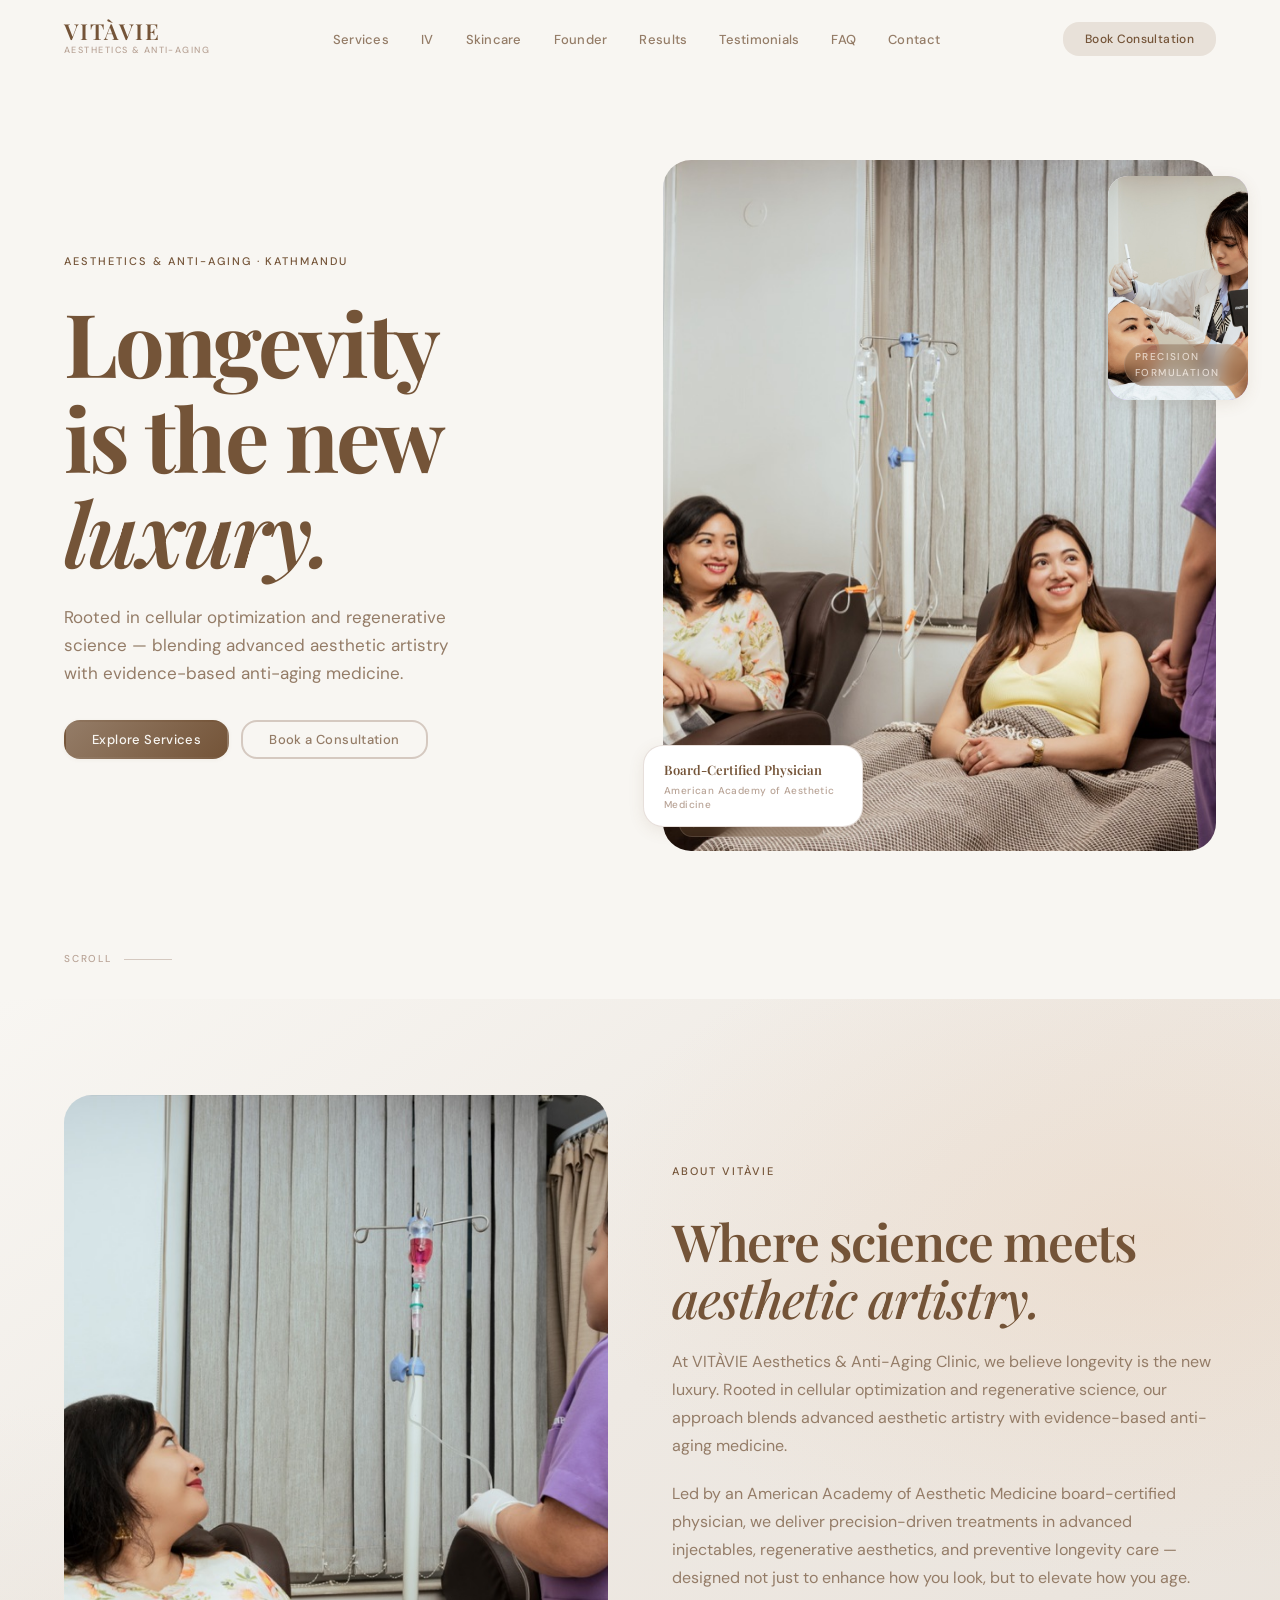
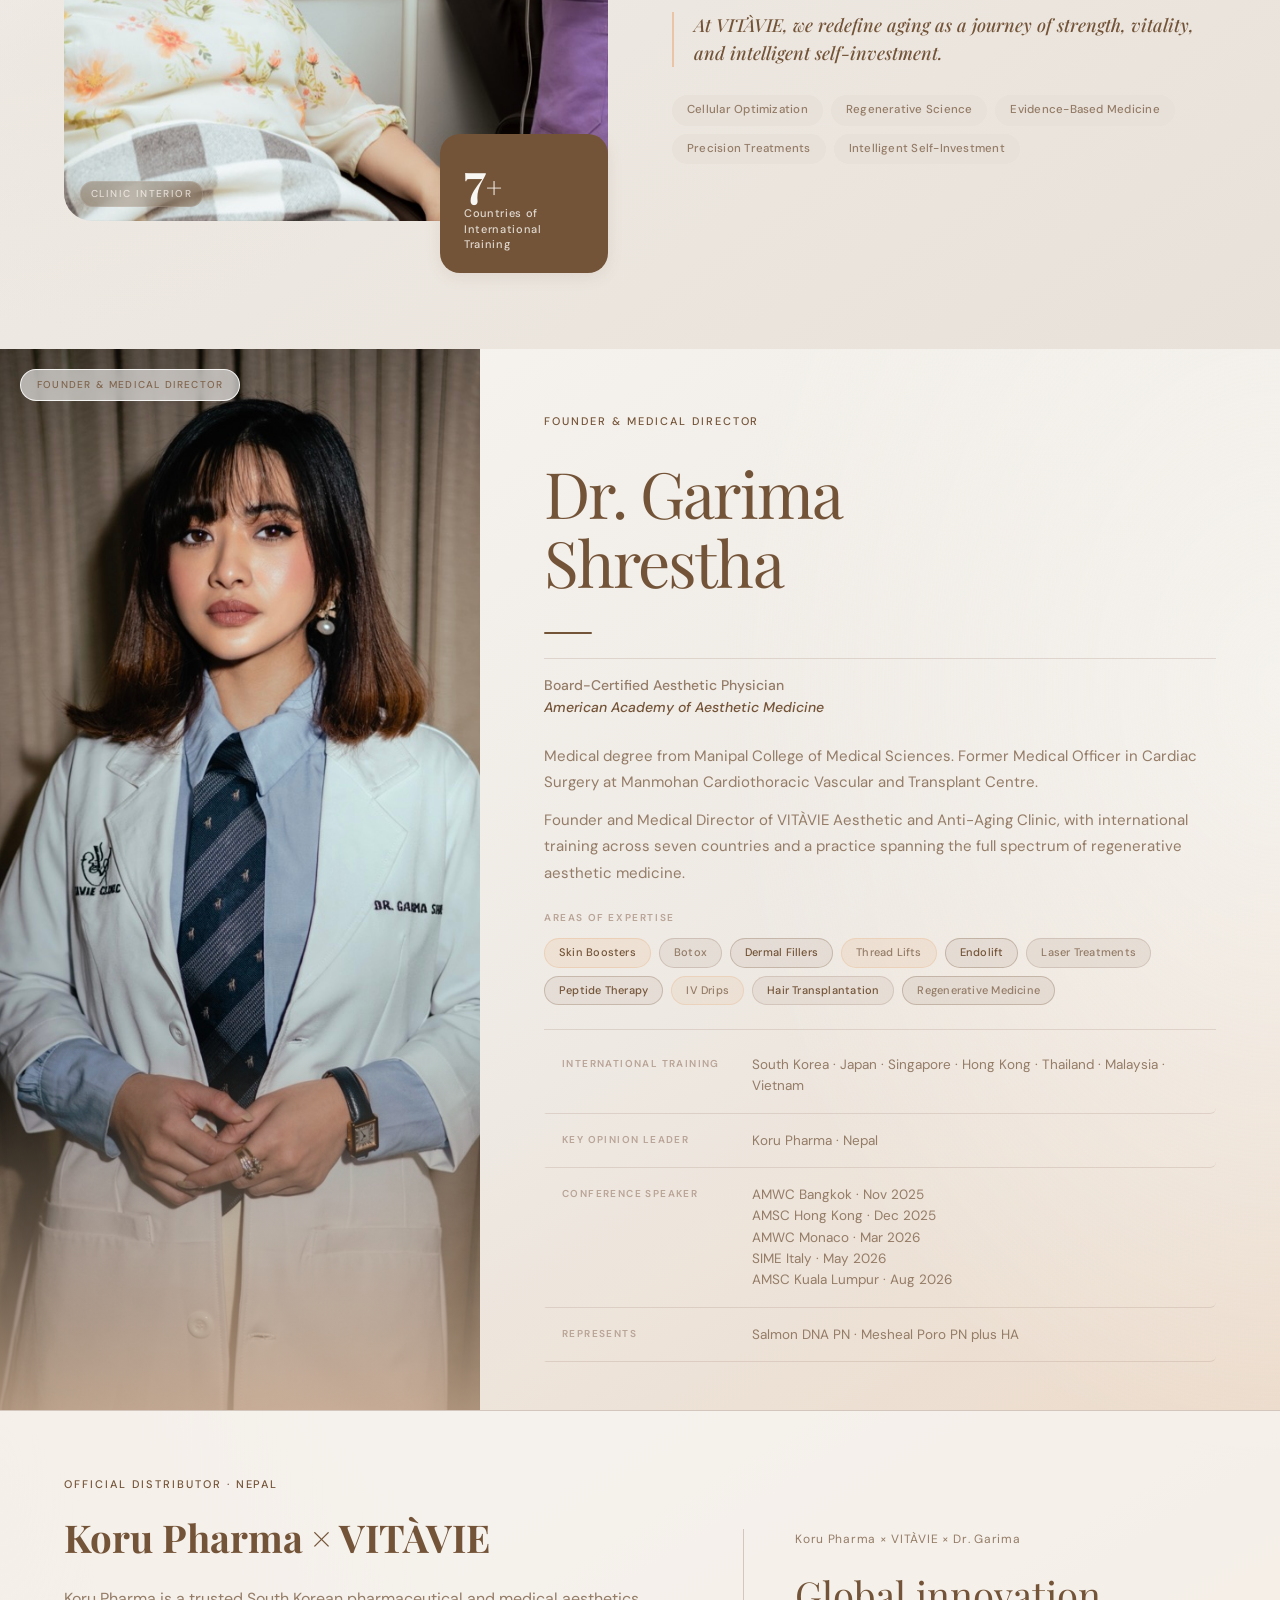
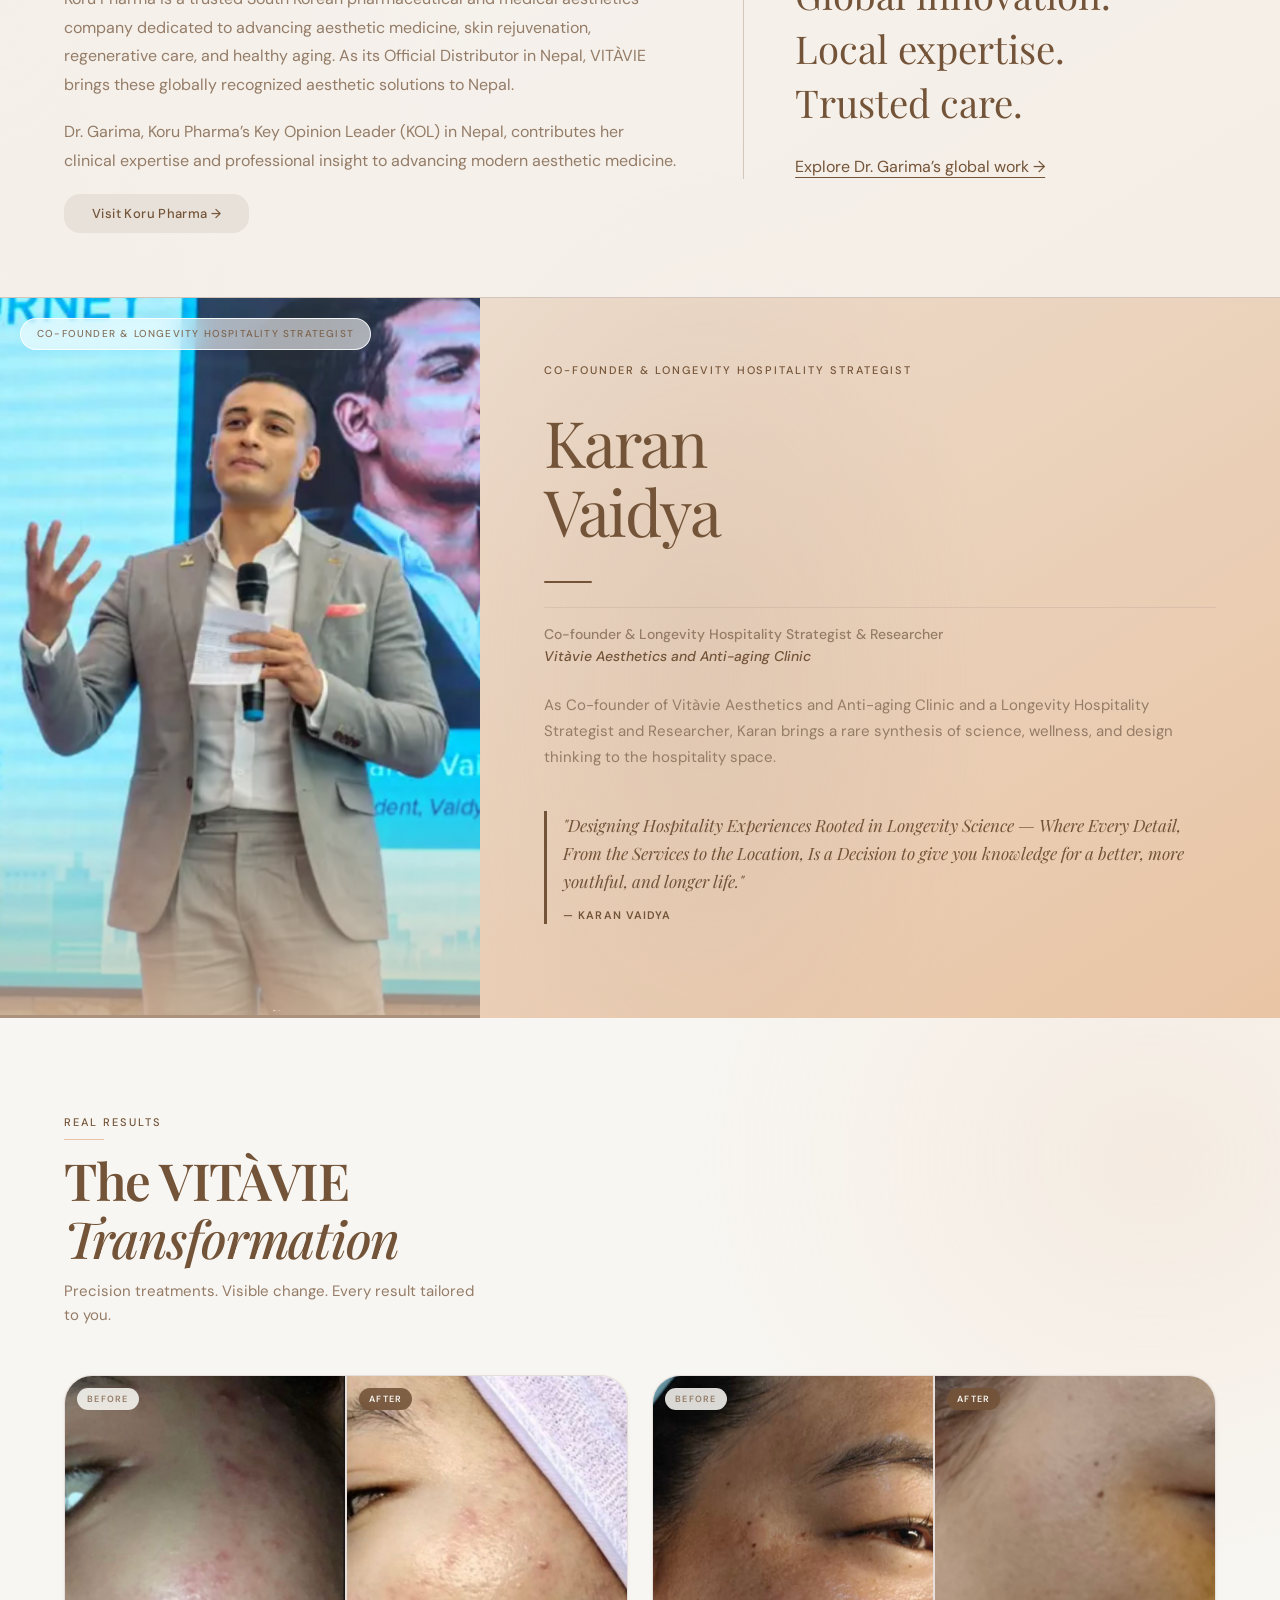
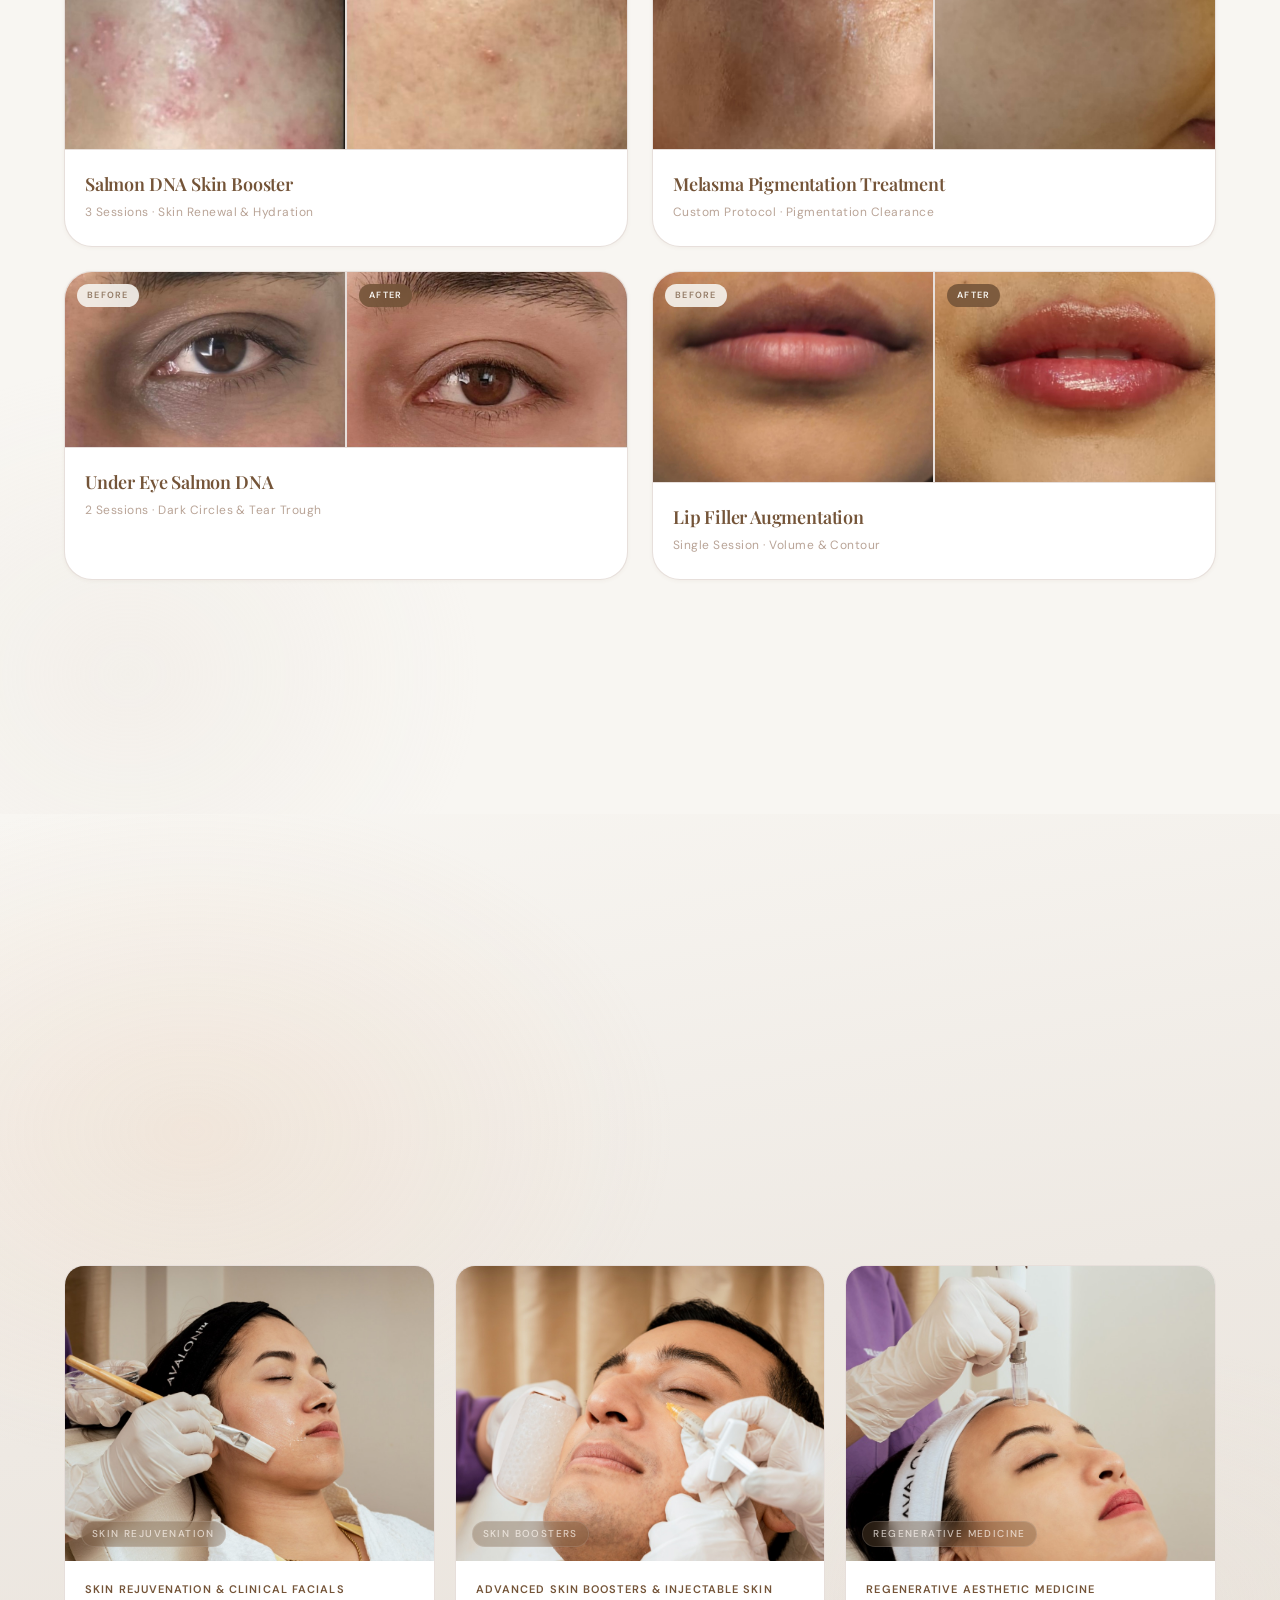
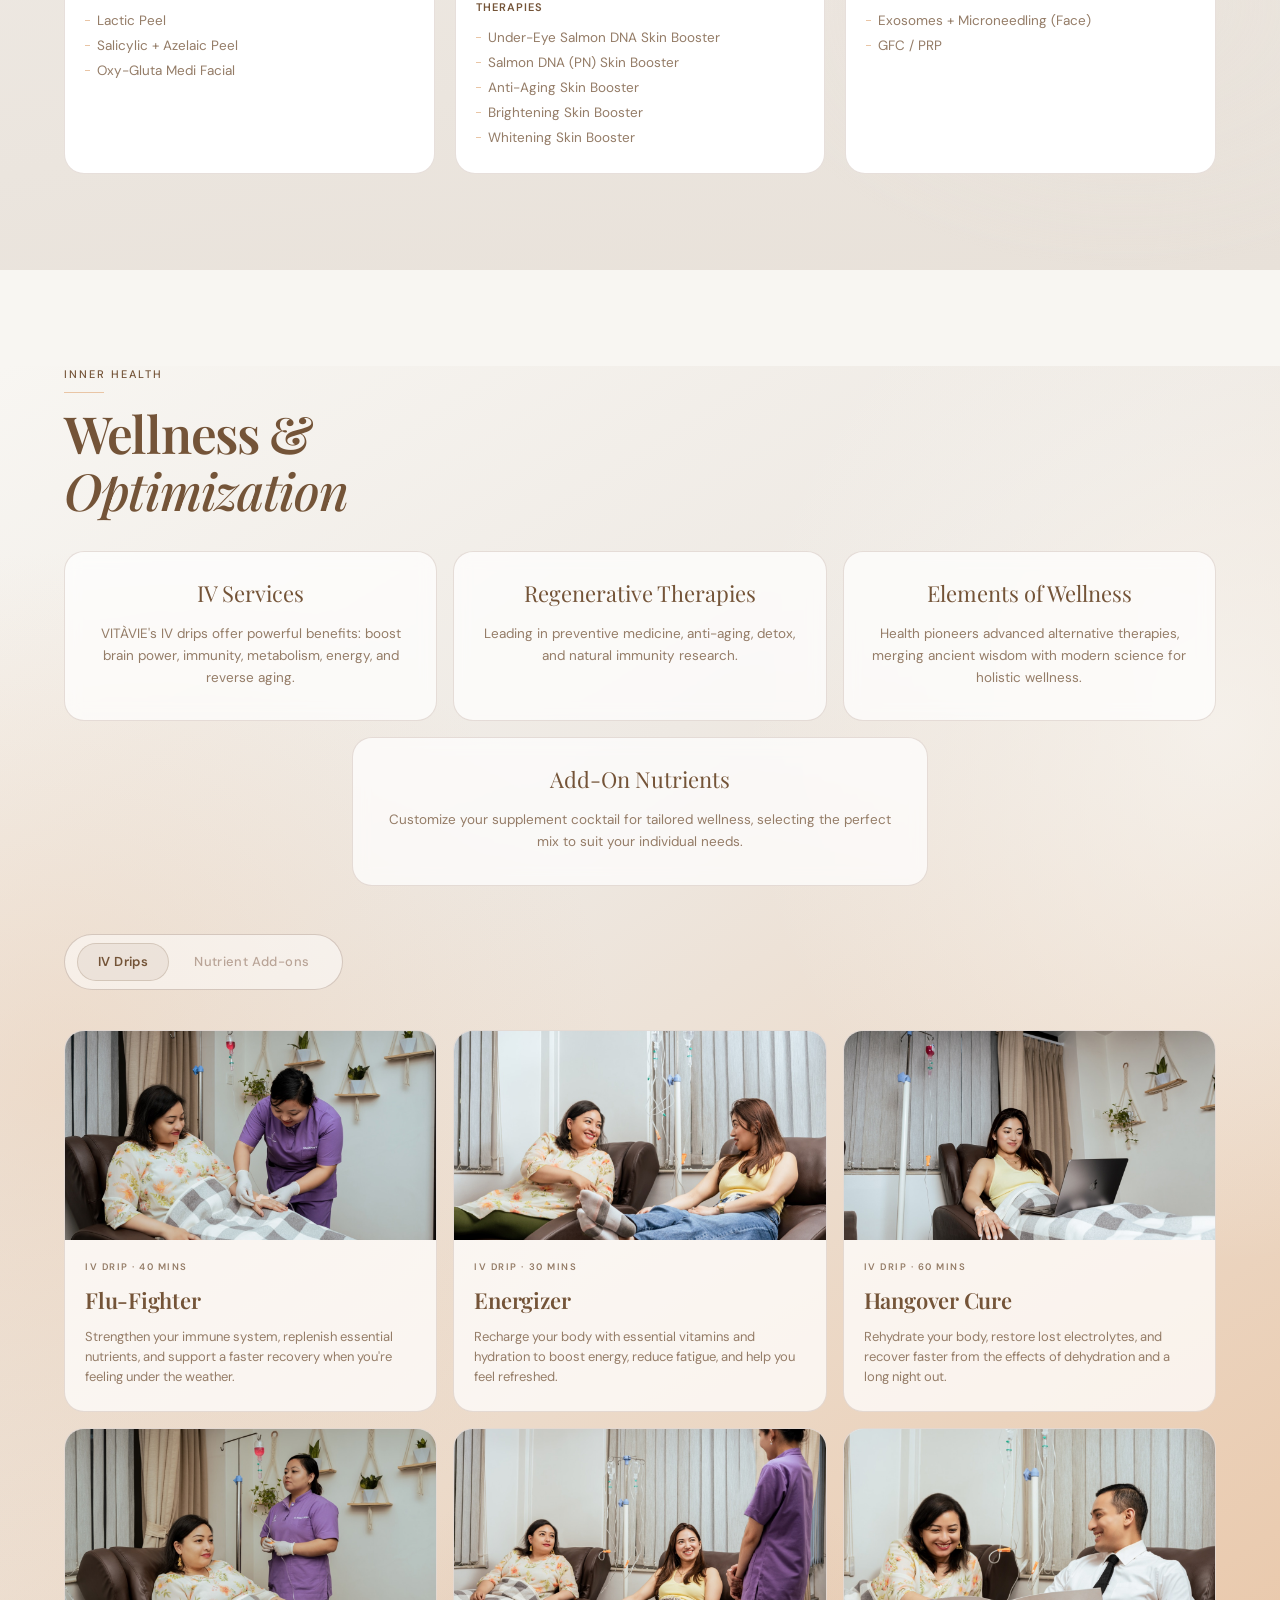
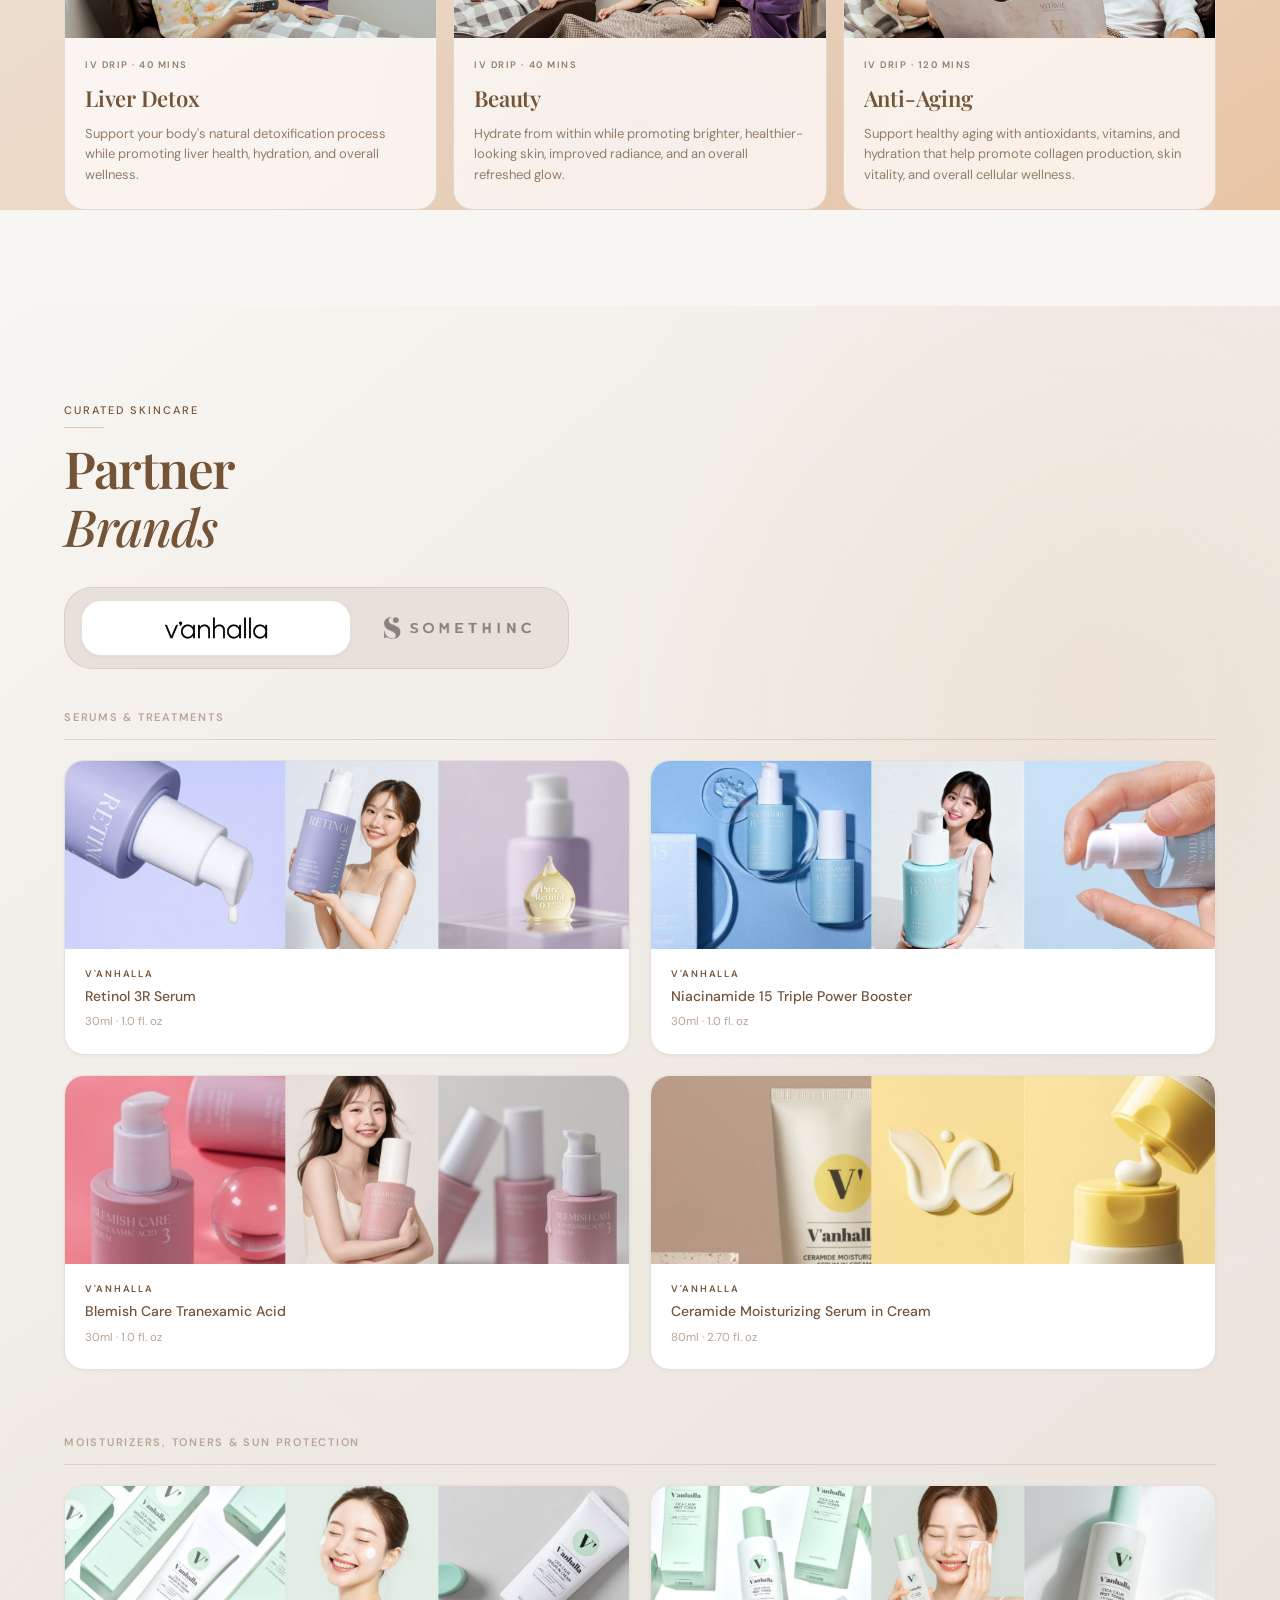
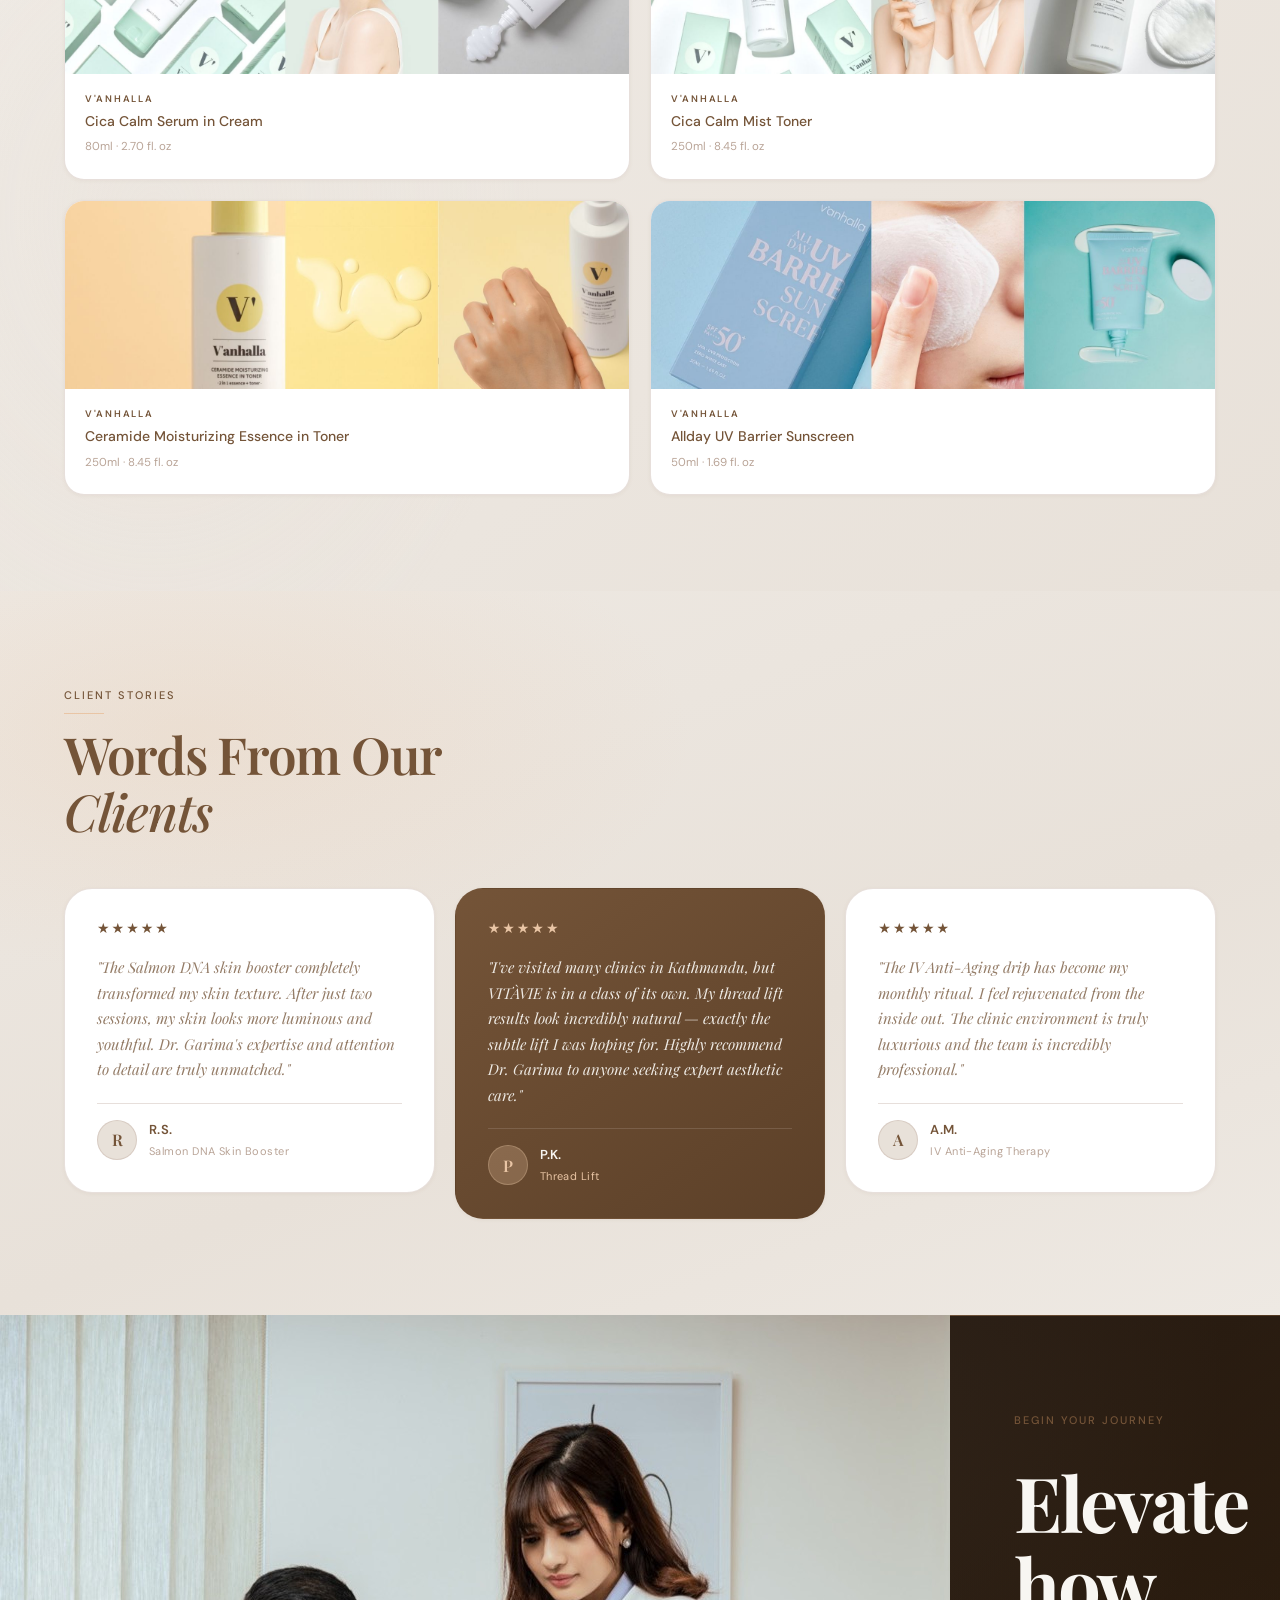
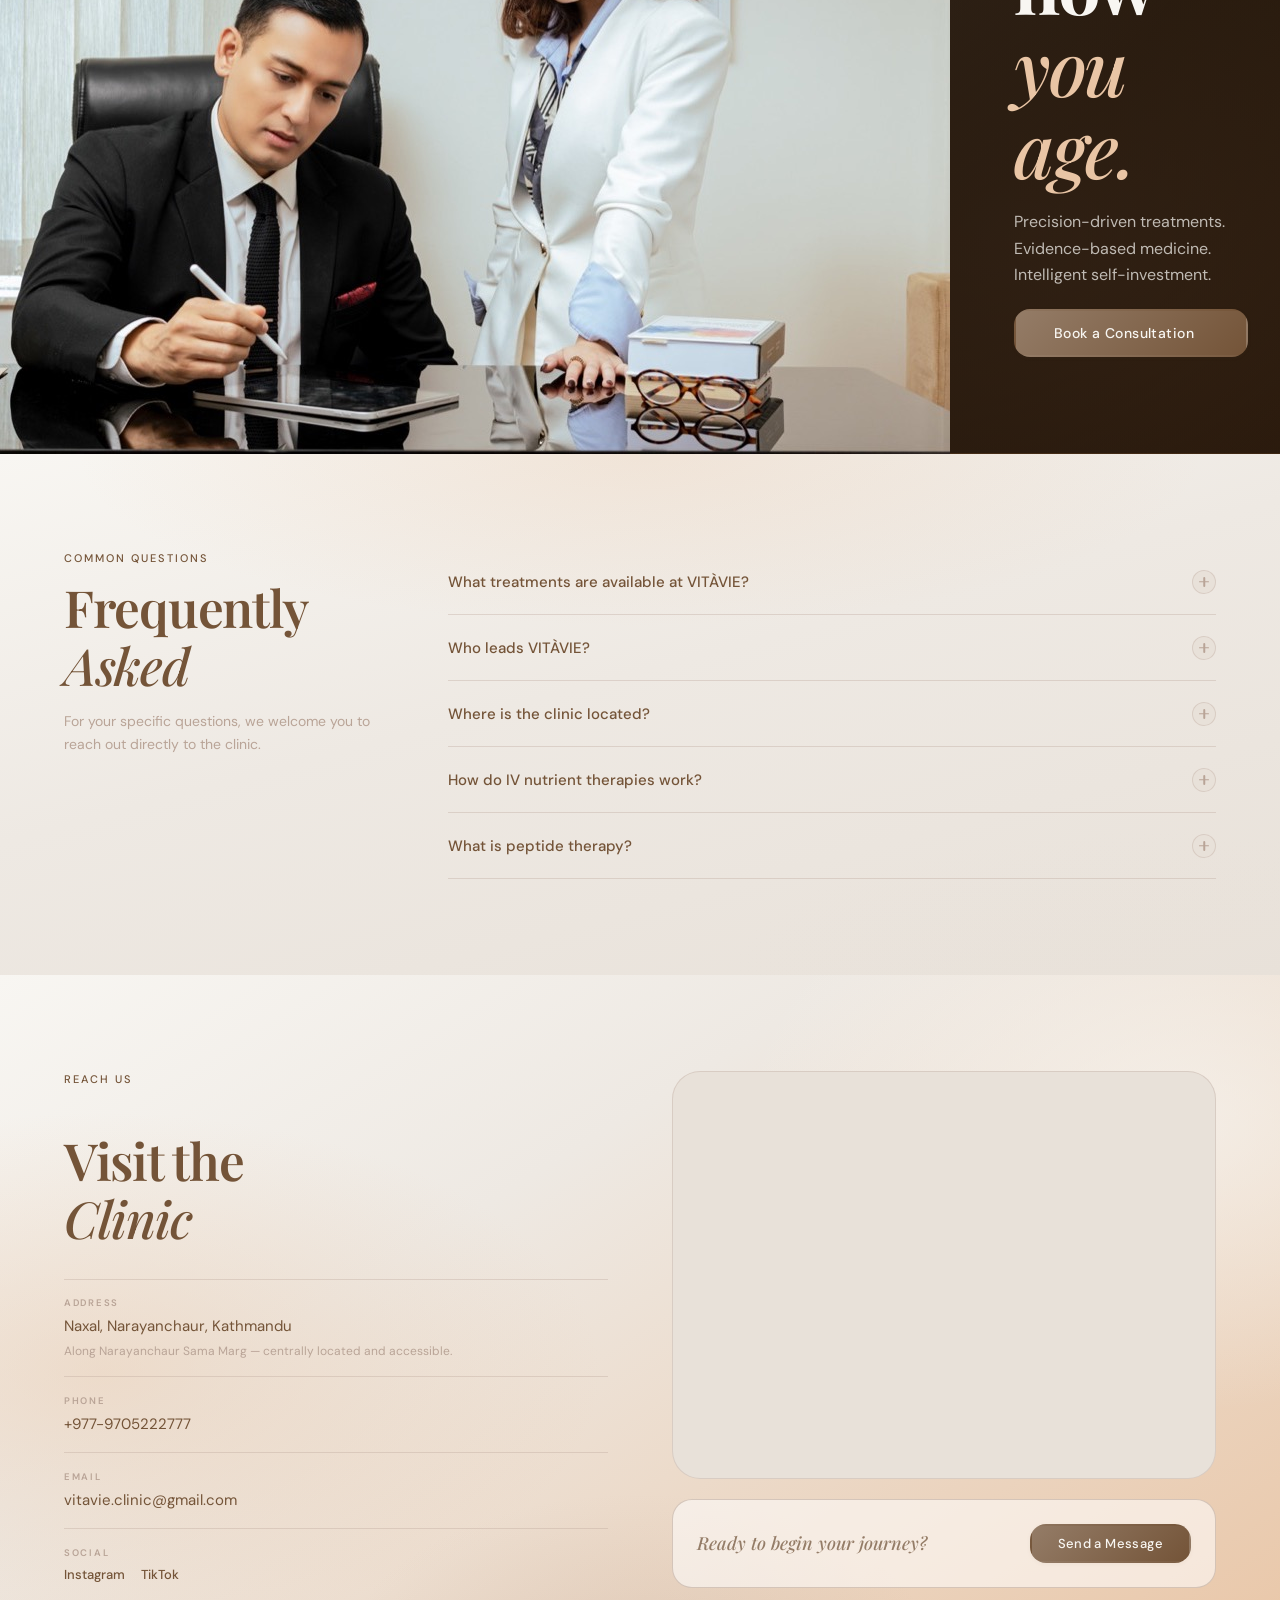
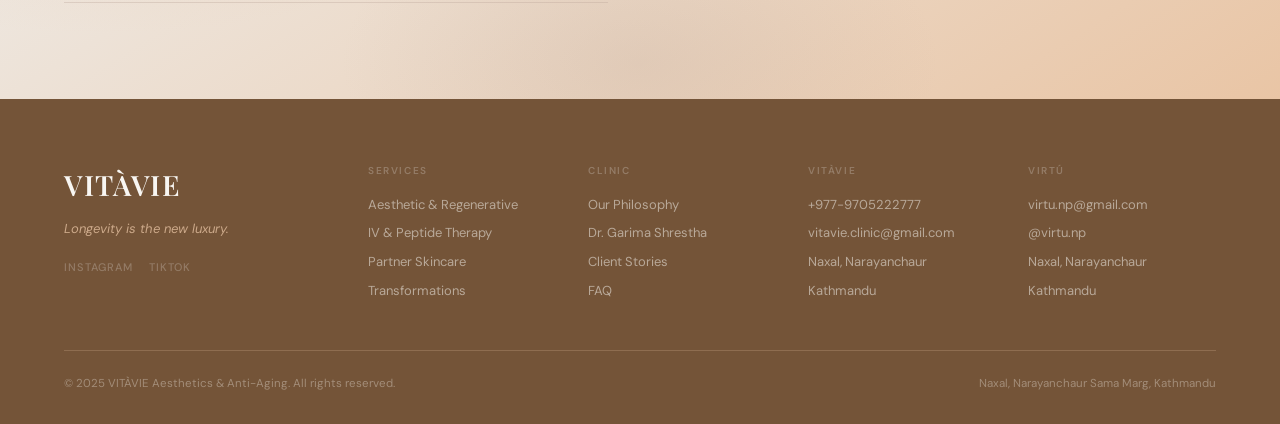
==== commit c5707e8d: "Add Koru Pharma partnership and correct Vitavie SEO metadata" ====
--- a/index.html
+++ b/index.html
@@ -3,9 +3,60 @@
 <head>
   <meta charset="UTF-8">
   <meta name="viewport" content="width=device-width, initial-scale=1.0">
-  <title>VITÀVIE — Aesthetics & Anti-Aging</title>
+  <title>VITÀVIE | Aesthetics &amp; Anti-Aging Clinic, Kathmandu</title>
   <meta name="description" content="VITÀVIE Aesthetics & Anti-Aging Clinic. Longevity is the new luxury. Advanced aesthetic artistry with evidence-based anti-aging medicine. Naxal, Kathmandu.">
   <meta name="theme-color" content="#FDFCF5">
+  <link rel="canonical" href="https://vitavieclinic.com.np/">
+  <meta name="robots" content="index, follow, max-image-preview:large">
+  <meta property="og:type" content="website">
+  <meta property="og:site_name" content="VITÀVIE">
+  <meta property="og:url" content="https://vitavieclinic.com.np/">
+  <meta property="og:title" content="VITÀVIE | Aesthetics &amp; Anti-Aging Clinic, Kathmandu">
+  <meta property="og:description" content="Aesthetic and anti-aging care in Naxal, Kathmandu, led by Dr. Garima Shrestha, Koru Pharma's Key Opinion Leader in Nepal.">
+  <meta property="og:image" content="https://vitavieclinic.com.np/assets/dr-garima.jpg">
+  <meta property="og:image:alt" content="Dr. Garima Shrestha, Founder and Medical Director of VITÀVIE">
+  <meta name="twitter:card" content="summary_large_image">
+  <meta name="twitter:title" content="VITÀVIE | Aesthetics &amp; Anti-Aging Clinic, Kathmandu">
+  <meta name="twitter:description" content="Meet Dr. Garima Shrestha and explore aesthetic and anti-aging care at VITÀVIE, Nepal's official Koru Pharma distributor.">
+  <meta name="twitter:image" content="https://vitavieclinic.com.np/assets/dr-garima.jpg">
+  <script type="application/ld+json">
+  {
+    "@context": "https://schema.org",
+    "@graph": [
+      {
+        "@type": "MedicalClinic",
+        "@id": "https://vitavieclinic.com.np/#clinic",
+        "name": "VITÀVIE Aesthetics & Anti-Aging Clinic",
+        "url": "https://vitavieclinic.com.np/",
+        "image": "https://vitavieclinic.com.np/assets/dr-garima.jpg",
+        "description": "Aesthetic and anti-aging clinic in Kathmandu and official distributor of Koru Pharma in Nepal.",
+        "telephone": "+9779705222777",
+        "address": {"@type": "PostalAddress", "streetAddress": "Naxal, Narayanchaur", "addressLocality": "Kathmandu", "addressCountry": "NP"},
+        "founder": {"@id": "https://dr-garima.com/#person"},
+        "sameAs": ["https://www.instagram.com/vitavie.clinic/", "https://www.tiktok.com/@vitavie.np"]
+      },
+      {
+        "@type": "Person",
+        "@id": "https://dr-garima.com/#person",
+        "name": "Dr. Garima Shrestha",
+        "url": "https://dr-garima.com/",
+        "jobTitle": "Founder and Medical Director",
+        "worksFor": {"@id": "https://vitavieclinic.com.np/#clinic"},
+        "affiliation": {"@type": "Organization", "name": "Koru Pharma", "url": "https://korupharma.com/"},
+        "sameAs": ["https://korupharma.com/dr-garima-shrestha"]
+      },
+      {
+        "@type": "WebPage",
+        "@id": "https://vitavieclinic.com.np/#webpage",
+        "url": "https://vitavieclinic.com.np/",
+        "name": "VITÀVIE | Aesthetics & Anti-Aging Clinic, Kathmandu",
+        "mainEntity": {"@id": "https://vitavieclinic.com.np/#clinic"},
+        "dateModified": "2026-09-02",
+        "inLanguage": "en"
+      }
+    ]
+  }
+  </script>
 
   <!-- Playfair Display (serif headlines) + DM Sans (Gordita fallback for UI) -->
   <link rel="preconnect" href="https://fonts.googleapis.com">
@@ -206,12 +257,12 @@
                 <span class="cred-row__value">South Korea · Japan · Singapore · Hong Kong · Thailand · Malaysia · Vietnam</span>
               </div>
               <div class="cred-row">
-                <span class="cred-row__label">Brand Ambassador</span>
-                <span class="cred-row__value">Koru Pharma</span>
+                <span class="cred-row__label">Key Opinion Leader</span>
+                <span class="cred-row__value">Koru Pharma · Nepal</span>
               </div>
               <div class="cred-row">
                 <span class="cred-row__label">Conference Speaker</span>
-                <span class="cred-row__value">AMWC Thailand 2025 · AMSC Hong Kong 2025 · AMWC Monaco 2026</span>
+                <span class="cred-row__value">AMWC Bangkok · Nov 2025<br>AMSC Hong Kong · Dec 2025<br>AMWC Monaco · Mar 2026<br>SIME Italy · May 2026<br>AMSC Kuala Lumpur · Aug 2026</span>
               </div>
               <div class="cred-row">
                 <span class="cred-row__label">Represents</span>
@@ -221,6 +272,21 @@
           </div>
 
         </div>
+
+        <aside class="founder__koru" id="koru-pharma" aria-labelledby="vitavie-koru-title">
+          <div>
+            <p class="eyebrow">Official Distributor · Nepal</p>
+            <h2 id="vitavie-koru-title">Koru Pharma &times; VIT&Agrave;VIE</h2>
+            <p>Koru Pharma is a trusted South Korean pharmaceutical and medical aesthetics company dedicated to advancing aesthetic medicine, skin rejuvenation, regenerative care, and healthy aging. As its Official Distributor in Nepal, VIT&Agrave;VIE brings these globally recognized aesthetic solutions to Nepal.</p>
+            <p>Dr. Garima, Koru Pharma&rsquo;s Key Opinion Leader (KOL) in Nepal, contributes her clinical expertise and professional insight to advancing modern aesthetic medicine.</p>
+            <a class="btn btn--outline" href="https://korupharma.com/" target="_blank" rel="noopener noreferrer">Visit Koru Pharma &rarr;</a>
+          </div>
+          <div class="founder__koru-signature">
+            <p>Koru Pharma &times; VIT&Agrave;VIE &times; Dr. Garima</p>
+            <h3>Global innovation.<br>Local expertise.<br>Trusted care.</h3>
+            <a href="https://dr-garima.com/#global">Explore Dr. Garima&rsquo;s global work &rarr;</a>
+          </div>
+        </aside>
 
         <!-- Co-founder Grid -->
         <div class="founder__grid">
--- a/css/styles.css
+++ b/css/styles.css
@@ -1461,6 +1461,43 @@
 
 
 
+.founder__koru {
+  display: grid;
+  grid-template-columns: 1.3fr 1fr;
+  gap: clamp(28px, 5vw, 72px);
+  padding: clamp(28px, 5vw, 72px);
+  border-top: 1px solid var(--border-strong);
+  border-bottom: 1px solid var(--border-strong);
+  background: rgba(248, 246, 242, 0.8);
+  scroll-margin-top: 100px;
+}
+.founder__koru h2 {
+  font-family: var(--font-serif);
+  font-size: clamp(26px, 3vw, 40px);
+  line-height: 1.25;
+  margin: 14px 0 24px;
+}
+.founder__koru p { color: var(--text-secondary); line-height: 1.8; margin-bottom: 18px; }
+.founder__koru-signature {
+  align-self: center;
+  padding-left: clamp(24px, 4vw, 56px);
+  border-left: 1px solid var(--border-strong);
+}
+.founder__koru-signature p { font-size: 12px; letter-spacing: 0.06em; }
+.founder__koru-signature h3 {
+  font-family: var(--font-serif);
+  font-size: clamp(28px, 3vw, 40px);
+  font-weight: 400;
+  line-height: 1.4;
+  color: var(--accent);
+  margin-bottom: 24px;
+}
+.founder__koru-signature a { text-decoration: underline; text-underline-offset: 5px; }
+@media (max-width: 700px) {
+  .founder__koru { grid-template-columns: 1fr; }
+  .founder__koru-signature { padding: 24px 0 0; border-left: 0; border-top: 1px solid var(--border-strong); }
+}
+
 /* Co-founder Quote block */
 .founder__quote {
   border-left: 3px solid var(--accent);
@@ -3640,4 +3677,4 @@
     opacity: 1;
     transform: none;
   }
-}+}
